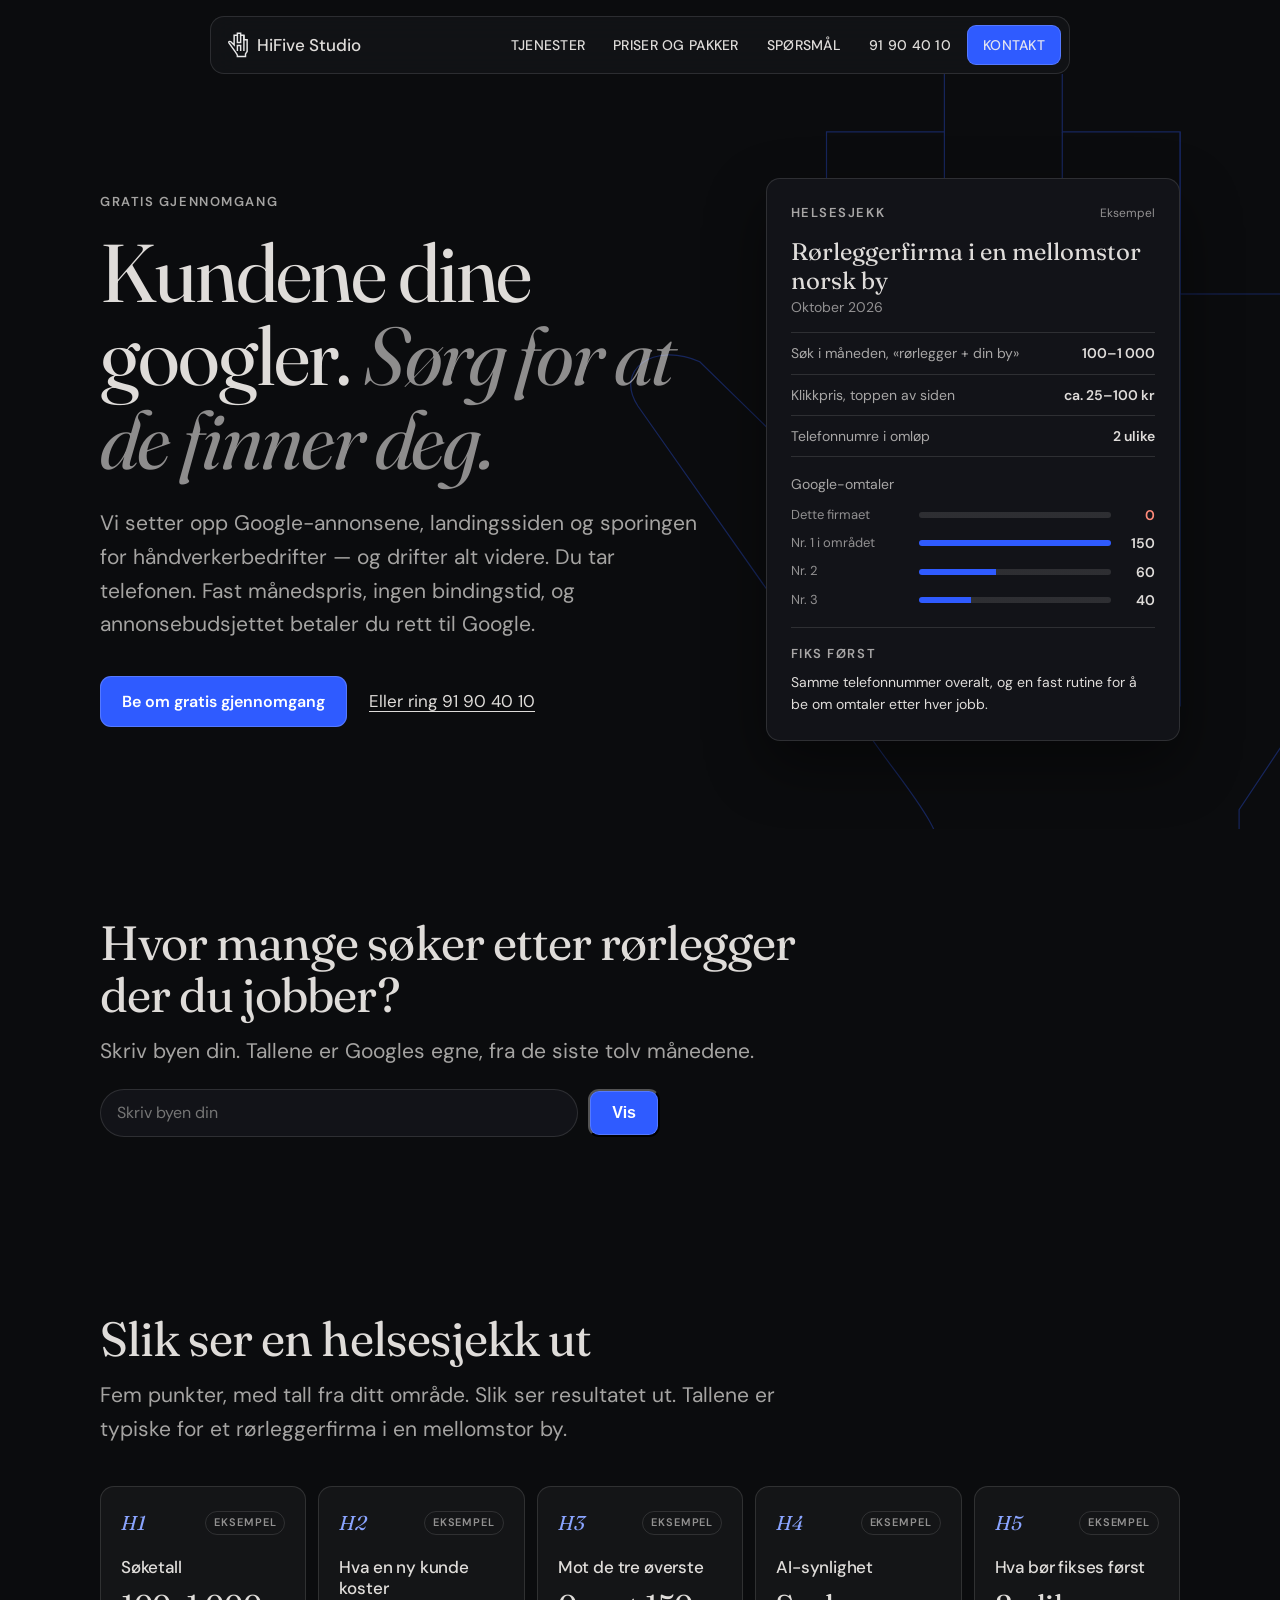
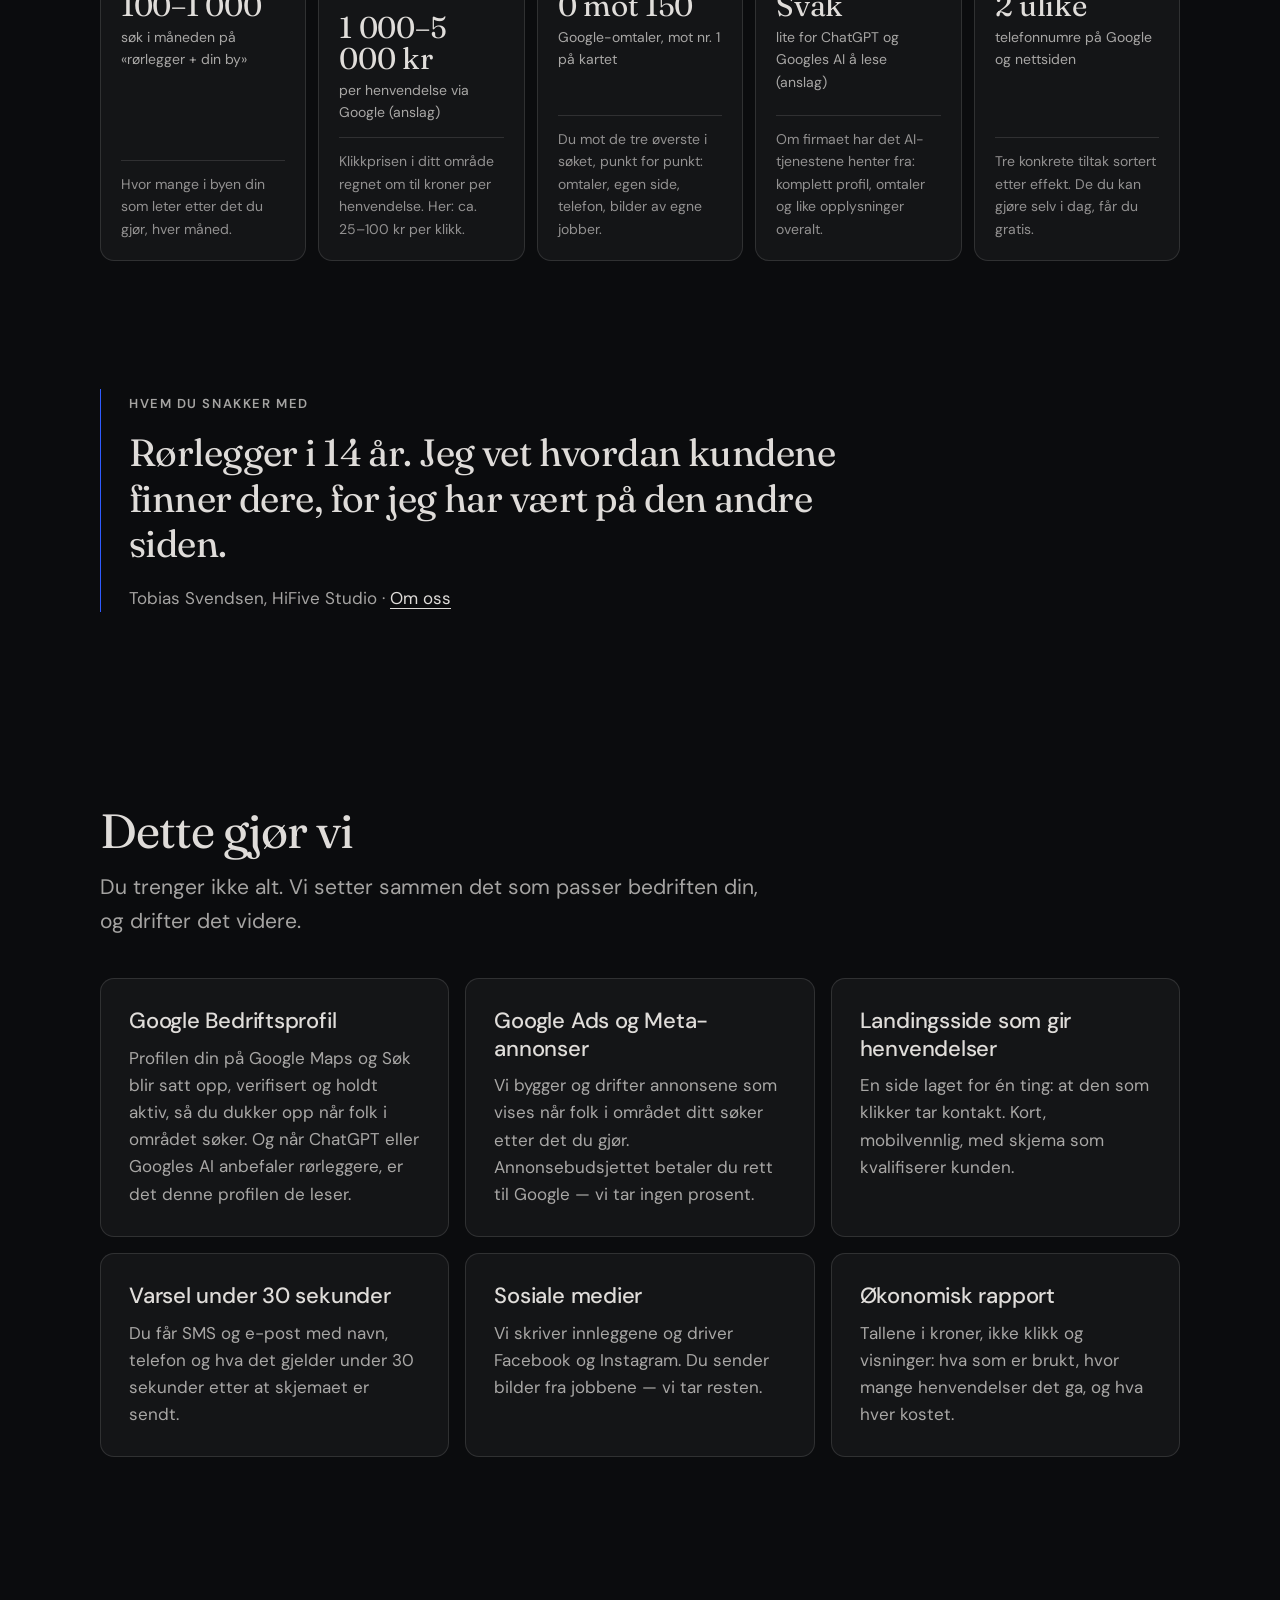
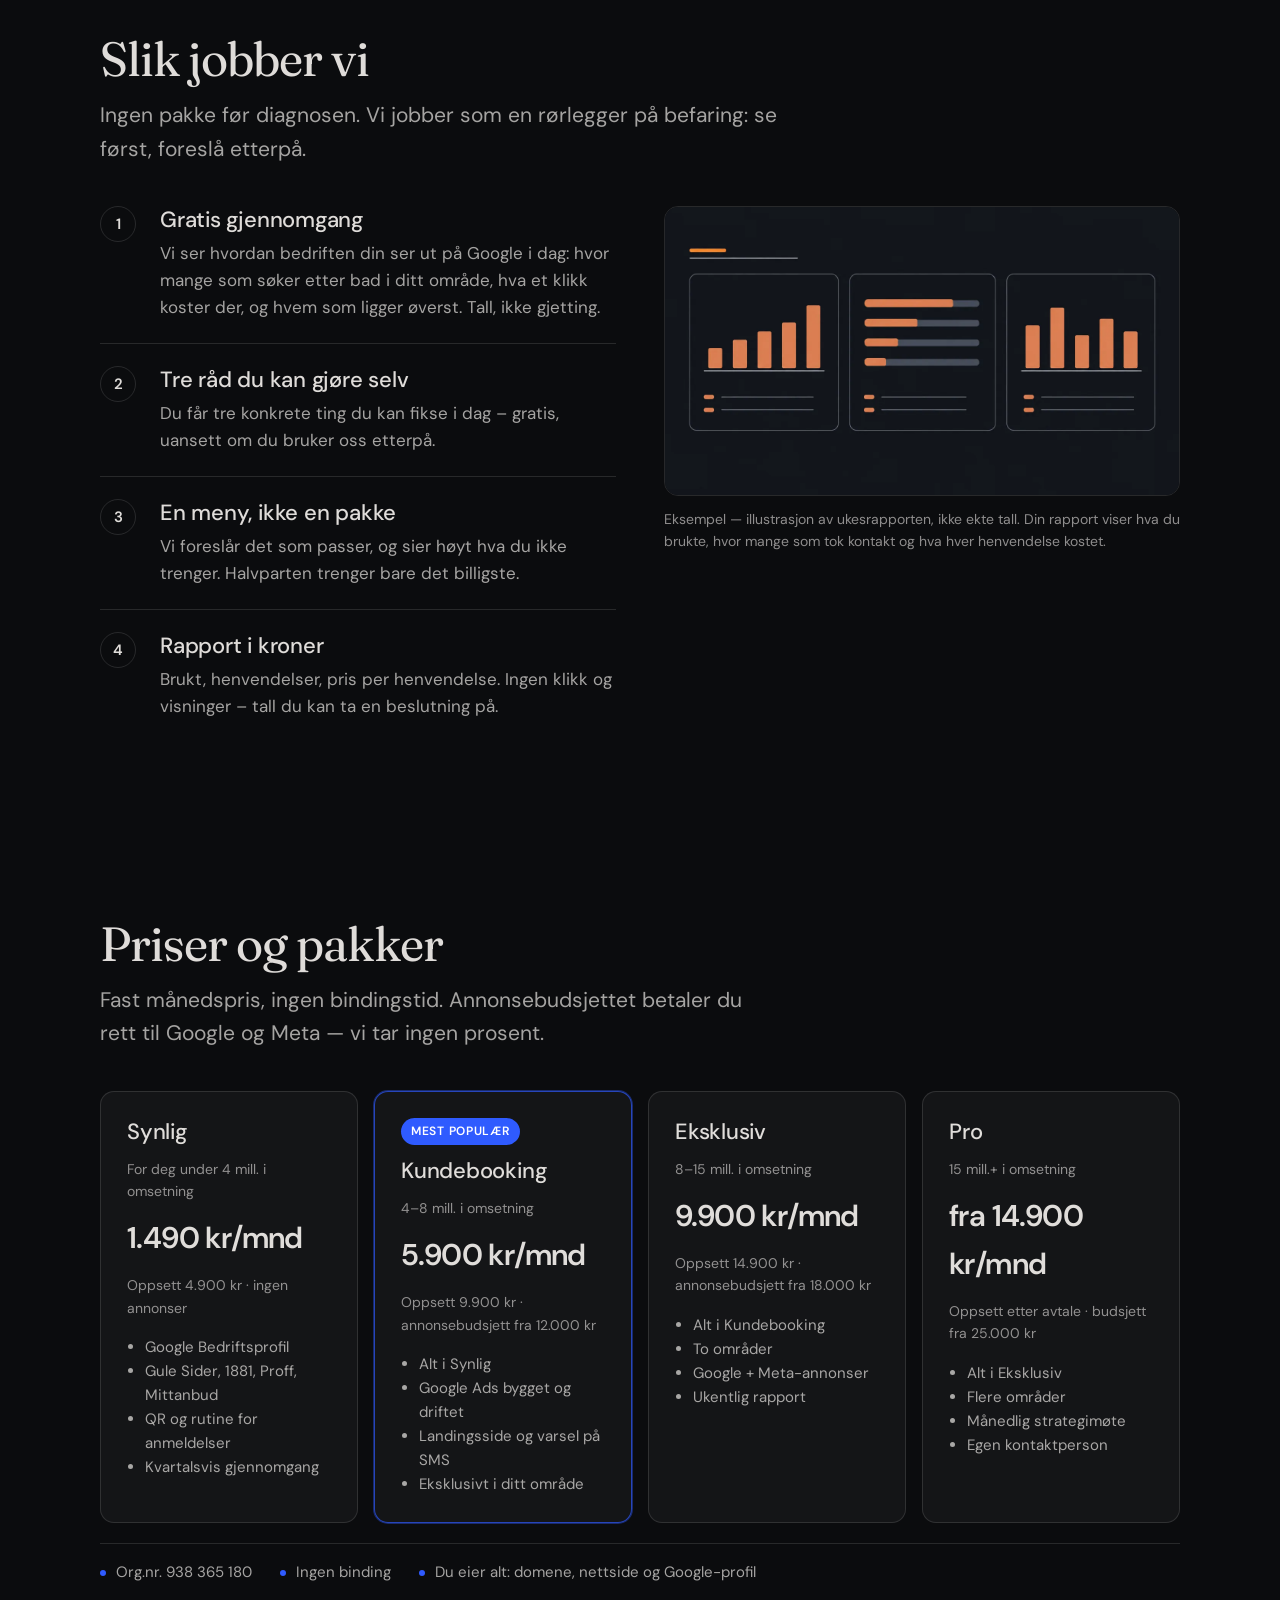
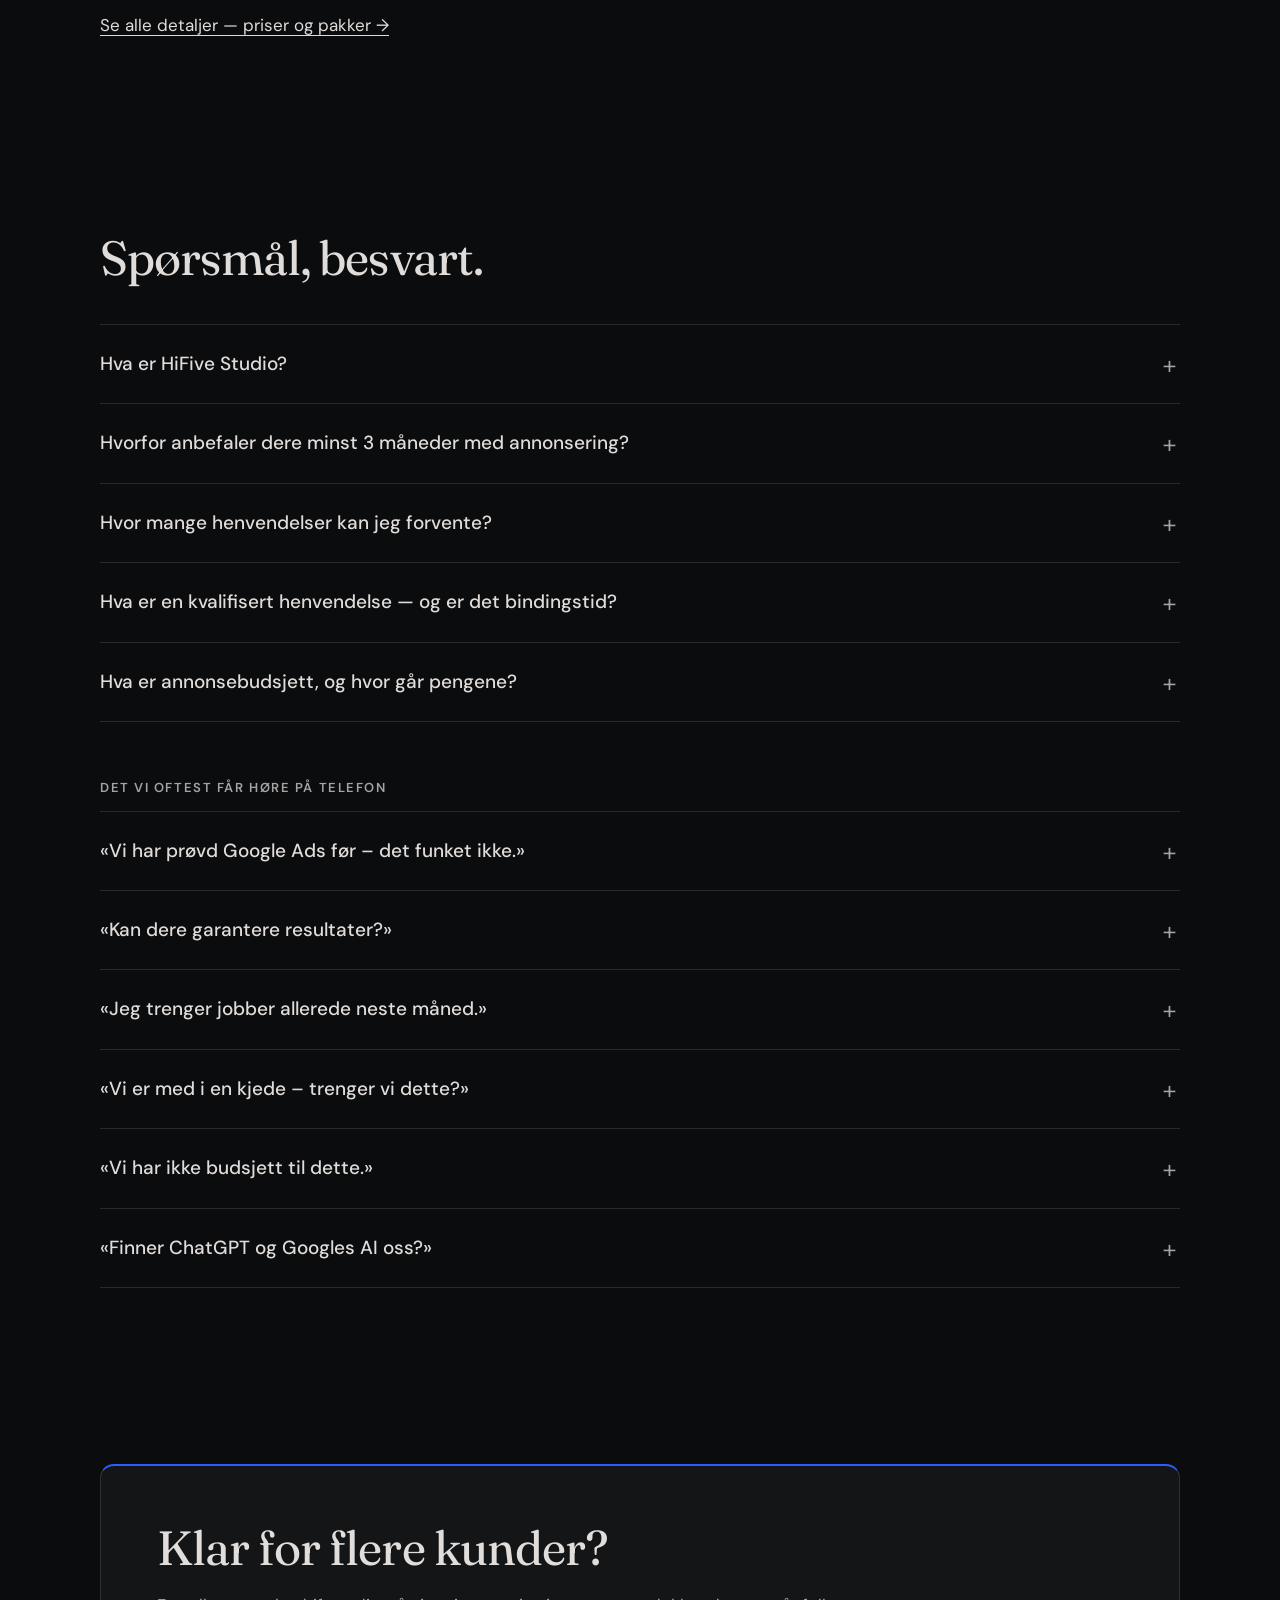
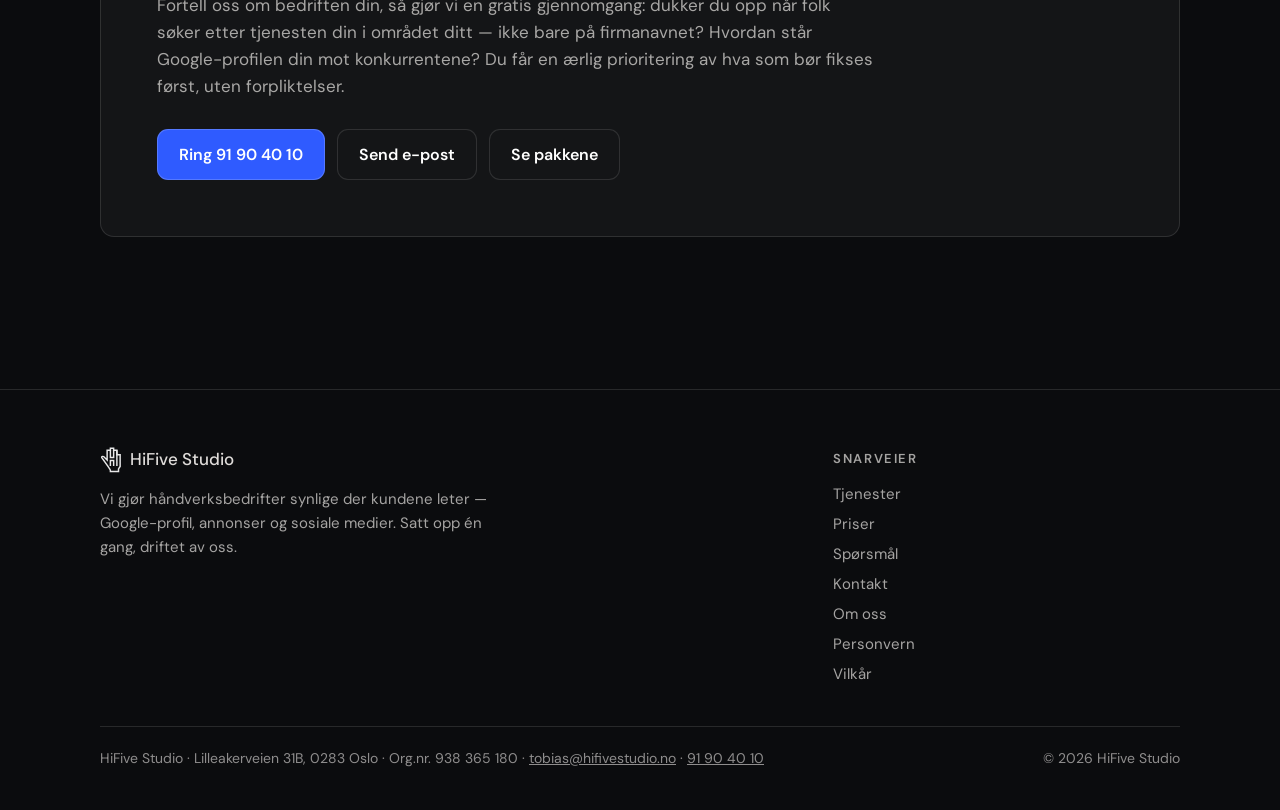
==== index.html @ 1bc99c87 "N2 by-søk under heroen + N3 e-postknapper med ferdig tekst til tobias@ og personvern (bedriftskontak" ====
<!doctype html>
<html lang="no">
<head>
<meta charset="utf-8">
<meta name="viewport" content="width=device-width,initial-scale=1">
<title>HiFive Studio – Google-synlighet for håndverkere</title>
<meta name="description" content="Vi setter opp Google-profil, annonser og landingsside for håndverkerbedrifter – og drifter det videre. Fast månedspris, ingen bindingstid.">
<link rel="canonical" href="https://hifivestudio.no/">
<meta property="og:title" content="HiFive Studio – Google-synlighet for håndverkere">
<meta property="og:description" content="Vi setter opp Google-profil, annonser og landingsside for håndverkerbedrifter – og drifter det videre. Fast månedspris, ingen bindingstid.">
<meta property="og:type" content="website">
<meta property="og:url" content="https://hifivestudio.no/">
<meta property="og:site_name" content="HiFive Studio">
<meta property="og:locale" content="nb_NO">
<meta name="twitter:card" content="summary">
<meta name="theme-color" content="#0b0c0e">
<link rel="icon" href="/img/favicon.svg" type="image/svg+xml">
<link rel="preconnect" href="https://fonts.googleapis.com"><link rel="preconnect" href="https://fonts.gstatic.com" crossorigin><link href="https://fonts.googleapis.com/css2?family=DM+Sans:opsz,wght@9..40,400;9..40,500;9..40,600&family=Fraunces:ital,opsz,wght@0,9..144,400;1,9..144,400&display=swap" rel="stylesheet">
<link rel="stylesheet" href="/style.css">
</head>
<body>
<nav class="nav" id="nav">
  <a class="logo" href="/"><img src="/img/logo-hand.svg" alt="" width="22" height="26">HiFive Studio</a>
  <button class="menu-btn" aria-expanded="false" aria-controls="links" onclick="var n=document.getElementById('nav');n.classList.toggle('open');this.setAttribute('aria-expanded',n.classList.contains('open'))">Meny</button>
  <ul class="nav-links" id="links">
    <li><a href="/tjenester">Tjenester</a></li>
    <li><a href="/priser-og-pakker">Priser og pakker</a></li>
    <li><a href="/#faq">Spørsmål</a></li>
    <li><a href="tel:+4791904010">91 90 40 10</a></li>
    <li><a class="btn small" href="/kontakt">Kontakt</a></li>
  </ul>
</nav>
<main>

<section class="hero"><svg class="hero-hand" aria-hidden="true" viewBox="100 90 265 320" fill="none" stroke="currentColor" stroke-width="1.2"><path d="M185,250 L185,130 L225,130 L225,105 L265,105 L265,130 L305,130 L305,185 L345,185 L345,330 L325,360 L325,392 L225,392 L225,380 C225,366 211.3,351.9 200,335.4 L121,223 C113,211 126,201 142,208 L185,250 Z"/><path d="M225,130 L225,220 L265,220 L265,130"/><path d="M305,130 L305,325"/><path d="M225,325 L225,255 L265,255 L265,325"/></svg><div class="wrap hero-grid">
  <div>
    <div class="eyebrow">Gratis gjennomgang</div>
    <h1 style="margin-top:18px">Kundene dine googler. <span class="soft">Sørg for at de finner deg.</span></h1>
    <p class="lead">Vi setter opp Google-annonsene, landingssiden og sporingen for håndverkerbedrifter — og drifter alt videre. Du tar telefonen. Fast månedspris, ingen bindingstid, og annonsebudsjettet betaler du rett til Google.</p>
    <div class="hero-actions">
      <a class="btn" href="/kontakt">Be om gratis gjennomgang</a>
      <a class="link" href="tel:+4791904010">Eller ring 91 90 40 10</a>
    </div>
  </div>
  <aside class="report" aria-label="Utsnitt fra en ekte helsesjekk">
  <div class="report-top"><span class="eyebrow">Helsesjekk</span><span class="report-tag">Eksempel</span></div>
  <div class="report-firm">Rørleggerfirma i en mellomstor norsk by</div>
  <div class="report-date">Oktober 2026</div>
  <dl>
    <div><dt>Søk i måneden, «rørlegger + din by»</dt><dd>100–1 000</dd></div>
    <div><dt>Klikkpris, toppen av siden</dt><dd>ca. 25–100 kr</dd></div>
    <div><dt>Telefonnumre i omløp</dt><dd>2 ulike</dd></div>
  </dl>
  <div class="bars">
    <div class="bars-label">Google-omtaler</div>
    <div class="bar low"><span>Dette firmaet</span><i style="--w:0%"></i><b>0</b></div>
    <div class="bar"><span>Nr. 1 i området</span><i style="--w:100%"></i><b>150</b></div>
    <div class="bar"><span>Nr. 2</span><i style="--w:40%"></i><b>60</b></div>
    <div class="bar"><span>Nr. 3</span><i style="--w:27%"></i><b>40</b></div>
  </div>
  <div class="report-fix"><span class="eyebrow">Fiks først</span><p>Samme telefonnummer overalt, og en fast rutine for å be om omtaler etter hver jobb.</p></div>
</aside>
</div></section>

<section id="bysok" class="bysok" hidden><div class="wrap">
  <div class="sec-head"><h2>Hvor mange søker etter rørlegger der du jobber?</h2><p class="lead">Skriv byen din. Tallene er Googles egne, fra de siste tolv månedene.</p></div>
  <div class="bysok-felt">
    <label class="sr" for="by">Skriv byen din</label>
    <input id="by" list="byer" placeholder="Skriv byen din" autocomplete="off" enterkeyhint="search">
    <datalist id="byer"></datalist>
    <button class="btn" id="vis" type="button">Vis</button>
  </div>
  <div id="bysvar" aria-live="polite"></div>
</div></section>
<script src="/js/bysok.js" defer></script>

<section id="helsesjekk"><div class="wrap">
  <div class="sec-head"><h2>Slik ser en helsesjekk ut</h2><p class="lead">Fem punkter, med tall fra ditt område. Slik ser resultatet ut. Tallene er typiske for et rørleggerfirma i en mellomstor by.</p></div>
  <ol class="health">
    <li class="hcard"><div class="hcard-top"><span class="hnum">H1</span><span class="ex">Eksempel</span></div><h3>Søketall</h3><div class="hval">100–1 000</div><div class="hunit">søk i måneden på «rørlegger + din by»</div><p>Hvor mange i byen din som leter etter det du gjør, hver måned.</p></li><li class="hcard"><div class="hcard-top"><span class="hnum">H2</span><span class="ex">Eksempel</span></div><h3>Hva en ny kunde koster</h3><div class="hval">1 000–5 000 kr</div><div class="hunit">per henvendelse via Google (anslag)</div><p>Klikkprisen i ditt område regnet om til kroner per henvendelse. Her: ca. 25–100 kr per klikk.</p></li><li class="hcard"><div class="hcard-top"><span class="hnum">H3</span><span class="ex">Eksempel</span></div><h3>Mot de tre øverste</h3><div class="hval">0 mot 150</div><div class="hunit">Google-omtaler, mot nr. 1 på kartet</div><p>Du mot de tre øverste i søket, punkt for punkt: omtaler, egen side, telefon, bilder av egne jobber.</p></li><li class="hcard"><div class="hcard-top"><span class="hnum">H4</span><span class="ex">Eksempel</span></div><h3>AI-synlighet</h3><div class="hval">Svak</div><div class="hunit">lite for ChatGPT og Googles AI å lese (anslag)</div><p>Om firmaet har det AI-tjenestene henter fra: komplett profil, omtaler og like opplysninger overalt.</p></li><li class="hcard"><div class="hcard-top"><span class="hnum">H5</span><span class="ex">Eksempel</span></div><h3>Hva bør fikses først</h3><div class="hval">2 ulike</div><div class="hunit">telefonnumre på Google og nettsiden</div><p>Tre konkrete tiltak sortert etter effekt. De du kan gjøre selv i dag, får du gratis.</p></li>
  </ol>
</div></section>

<section class="me"><div class="wrap"><div class="me-text">
    <span class="eyebrow">Hvem du snakker med</span>
    <p class="me-quote">Rørlegger i 14 år. Jeg vet hvordan kundene finner dere, for jeg har vært på den andre siden.</p>
    <p class="muted">Tobias Svendsen, HiFive Studio · <a class="link" href="/om-oss">Om oss</a></p>
  </div></div></section>

<section id="tjenester"><div class="wrap">
  <div class="sec-head"><h2>Dette gjør vi</h2><p class="lead">Du trenger ikke alt. Vi setter sammen det som passer bedriften din, og drifter det videre.</p></div>
  <div class="grid g3">
    <div class="card"><h3>Google Bedriftsprofil</h3><p>Profilen din på Google Maps og Søk blir satt opp, verifisert og holdt aktiv, så du dukker opp når folk i området søker. Og når ChatGPT eller Googles AI anbefaler rørleggere, er det denne profilen de leser.</p></div><div class="card"><h3>Google Ads og Meta-annonser</h3><p>Vi bygger og drifter annonsene som vises når folk i området ditt søker etter det du gjør. Annonsebudsjettet betaler du rett til Google — vi tar ingen prosent.</p></div><div class="card"><h3>Landingsside som gir henvendelser</h3><p>En side laget for én ting: at den som klikker tar kontakt. Kort, mobilvennlig, med skjema som kvalifiserer kunden.</p></div><div class="card"><h3>Varsel under 30 sekunder</h3><p>Du får SMS og e-post med navn, telefon og hva det gjelder under 30 sekunder etter at skjemaet er sendt.</p></div><div class="card"><h3>Sosiale medier</h3><p>Vi skriver innleggene og driver Facebook og Instagram. Du sender bilder fra jobbene — vi tar resten.</p></div><div class="card"><h3>Økonomisk rapport</h3><p>Tallene i kroner, ikke klikk og visninger: hva som er brukt, hvor mange henvendelser det ga, og hva hver kostet.</p></div>
  </div>
</div></section>

<section><div class="wrap">
  <div class="sec-head"><h2>Slik jobber vi</h2><p class="lead">Ingen pakke før diagnosen. Vi jobber som en rørlegger på befaring: se først, foreslå etterpå.</p></div>
  <div class="steps">
    <div>
      <div class="step"><div class="num">1</div><div><h3>Gratis gjennomgang</h3><p>Vi ser hvordan bedriften din ser ut på Google i dag: hvor mange som søker etter bad i ditt område, hva et klikk koster der, og hvem som ligger øverst. Tall, ikke gjetting.</p></div></div><div class="step"><div class="num">2</div><div><h3>Tre råd du kan gjøre selv</h3><p>Du får tre konkrete ting du kan fikse i dag – gratis, uansett om du bruker oss etterpå.</p></div></div><div class="step"><div class="num">3</div><div><h3>En meny, ikke en pakke</h3><p>Vi foreslår det som passer, og sier høyt hva du ikke trenger. Halvparten trenger bare det billigste.</p></div></div><div class="step"><div class="num">4</div><div><h3>Rapport i kroner</h3><p>Brukt, henvendelser, pris per henvendelse. Ingen klikk og visninger – tall du kan ta en beslutning på.</p></div></div>
    </div>
    <figure>
      <img src="/img/rapport.webp" alt="Eksempel på ukesrapport fra HiFive Studio" width="1344" height="752" loading="lazy">
      <figcaption>Eksempel — illustrasjon av ukesrapporten, ikke ekte tall. Din rapport viser hva du brukte, hvor mange som tok kontakt og hva hver henvendelse kostet.</figcaption>
    </figure>
  </div>
</div></section>

<section><div class="wrap">
  <div class="sec-head"><h2>Priser og pakker</h2><p class="lead">Fast månedspris, ingen bindingstid. Annonsebudsjettet betaler du rett til Google og Meta — vi tar ingen prosent.</p></div>
  <div class="prices">
    <div class="price"><h3>Synlig</h3><div class="meta">For deg under 4 mill. i omsetning</div><div class="amt">1.490 kr/mnd</div><div class="meta">Oppsett 4.900 kr · ingen annonser</div>
      <ul><li>Google Bedriftsprofil</li><li>Gule Sider, 1881, Proff, Mittanbud</li><li>QR og rutine for anmeldelser</li><li>Kvartalsvis gjennomgang</li></ul></div>
    <div class="price pop"><span class="tag">Mest populær</span><h3>Kundebooking</h3><div class="meta">4–8 mill. i omsetning</div><div class="amt">5.900 kr/mnd</div><div class="meta">Oppsett 9.900 kr · annonsebudsjett fra 12.000 kr</div>
      <ul><li>Alt i Synlig</li><li>Google Ads bygget og driftet</li><li>Landingsside og varsel på SMS</li><li>Eksklusivt i ditt område</li></ul></div>
    <div class="price"><h3>Eksklusiv</h3><div class="meta">8–15 mill. i omsetning</div><div class="amt">9.900 kr/mnd</div><div class="meta">Oppsett 14.900 kr · annonsebudsjett fra 18.000 kr</div>
      <ul><li>Alt i Kundebooking</li><li>To områder</li><li>Google + Meta-annonser</li><li>Ukentlig rapport</li></ul></div>
    <div class="price"><h3>Pro</h3><div class="meta">15 mill.+ i omsetning</div><div class="amt">fra 14.900 kr/mnd</div><div class="meta">Oppsett etter avtale · budsjett fra 25.000 kr</div>
      <ul><li>Alt i Eksklusiv</li><li>Flere områder</li><li>Månedlig strategimøte</li><li>Egen kontaktperson</li></ul></div>
  </div>
  <ul class="trust"><li>Org.nr. 938 365 180</li><li>Ingen binding</li><li>Du eier alt: domene, nettside og Google-profil</li></ul>
  <p style="margin-top:28px"><a class="link" href="/priser-og-pakker">Se alle detaljer — priser og pakker →</a></p>
</div></section>

<section id="faq"><div class="wrap">
  <div class="sec-head"><h2>Spørsmål, besvart.</h2></div>
  <div class="faq"><details><summary>Hva er HiFive Studio?</summary><p>Vi sørger for at folk som skal pusse opp havner hos deg — og bare deg. Vi kjører annonsene, lager siden de lander på, og sender henvendelsen rett på mobilen din sekunder etter at den kommer inn. Tobias som driver HiFive er rørlegger med 14 år i faget, så vi kjenner bransjen fra innsiden.</p></details>
<details><summary>Hvorfor anbefaler dere minst 3 måneder med annonsering?</summary><p>Fordi Google og Meta må lære hvem som er riktig kunde for deg. Måned 1 samler systemet data og finner ut hvilke søk og hvilke folk som faktisk fører til jobber — da er henvendelsene færre og dyrere. Måned 2 begynner vi å kutte det som ikke virker og legge pengene der de gir resultat. Måned 3 er kampanjen innkjørt, og det er da du ser hva den faktisk kan levere. Stopper du etter fire uker, betaler du for læringen uten å få gevinsten. Derfor anbefaler vi 90 dager — men vi har ingen bindingstid, og du kan si opp når du vil.</p></details>
<details><summary>Hvor mange henvendelser kan jeg forvente?</summary><p>Regnestykket er enkelt: et klikk på relevante søkeord koster typisk 20–40 kr i Norge, og omtrent 2–3 av 100 som klikker tar faktisk kontakt. Med 12.000 kr i annonsebudsjett får du rundt 350–450 klikk, som gir 8–12 kvalifiserte henvendelser i måneden. Første måned ligger normalt lavere mens kampanjen lærer hvem som er riktig kunde for deg. Det er et regnestykke, ikke et løfte — det eneste vi garanterer står her: gir kampanjen færre enn 6 kvalifiserte henvendelser i perioden dag 31 til dag 90, refunderer vi oppsettet på Kundebooking og Eksklusiv. De første 30 dagene er datainnsamling og teller ikke med. Forutsetter annonsebudsjett fra 12.000 kr/mnd (Kundebooking) eller 18.000 kr/mnd (Eksklusiv) i hele perioden.</p></details>
<details><summary>Hva er en kvalifisert henvendelse — og er det bindingstid?</summary><p>En kvalifisert henvendelse er en person med ekte navn og telefonnummer som svarer, innenfor ditt område, som eier boligen eller bestemmer, og som vil ha jobben gjort innen seks måneder. Feil nummer, selgere og folk utenfor området teller ikke. Du betaler fast pris — ingen tillegg per henvendelse, uansett hvor mange du får. Og nei, det er ingen bindingstid og ingen oppsigelsestid: du kan si opp fra måned til måned. Vi jobber med én bedrift per område, så du konkurrerer aldri mot en annen av våre kunder om de samme henvendelsene.</p></details>
<details><summary>Hva er annonsebudsjett, og hvor går pengene?</summary><p>Annonsebudsjettet er pengene som kjøper selve visningene på Google og Facebook. Når noen søker etter «bad renovering» i ditt område, er det en auksjon om hvem som vises øverst — og annonsebudsjettet er det du byr med. Du betaler kun når noen faktisk klikker seg inn til deg. 100 % av annonsebudsjettet går til Google og Meta, ikke til oss. Kontoen står i ditt navn med ditt kort, du betaler dem direkte, og du ser hver eneste krone i ditt eget dashbord. De fleste norske byråer tar 10–20 % av annonsebudsjettet i tillegg til månedsprisen. Det gjør ikke vi — du betaler kun fastprisen. Den dekker at vi bygger kampanjen, skriver annonsene, lager landingssiden, setter opp varslingen og justerer alt løpende. To separate regninger, ingen skjulte påslag.</p></details></div>
  <div class="eyebrow faq-sub">Det vi oftest får høre på telefon</div>
  <div class="faq"><details><summary>«Vi har prøvd Google Ads før – det funket ikke.»</summary><p>Da er spørsmålet: hva ble målt? De fleste får satt opp en kampanje uten sporing, og så vet ingen om det var annonsene som sviktet eller om ingen så etter. Vi sporer hvert anrop og hvert skjema fra annonsene, og du ser tallene hver uke – i kroner, ikke klikk.</p></details>
<details><summary>«Kan dere garantere resultater?»</summary><p>Nei. Ingen kan det, og de som sier det lyver. Det vi garanterer er oppsettet, målingen – og på Kundebooking og Eksklusiv et minimum av kvalifiserte henvendelser i perioden dag 31–90. Får du færre enn 6, refunderer vi oppsettet.</p></details>
<details><summary>«Jeg trenger jobber allerede neste måned.»</summary><p>Da er Google Ads på bad feil produkt for deg, og det sier vi heller nå enn etterpå. Henvendelsene kommer fra måned én, men et bad er en beslutning folk bruker to til seks måneder på – signerte jobber ser du i måned tre til seks. Trenger du omsetning raskt, starter vi med Synlig (Google-profilen) eller ingenting.</p></details>
<details><summary>«Vi er med i en kjede – trenger vi dette?»</summary><p>Kanskje ikke. Spør kjeden hva de gjør lokalt: kjører de annonser på «baderom» i byen din med ditt telefonnummer, eller stopper det ved en profilside? Gjør kjeden jobben, trenger du oss ikke – og det sier vi. Gjør de det ikke, konkurrerer du mot naboen om de samme kundene.</p></details>
<details><summary>«Vi har ikke budsjett til dette.»</summary><p>Da er det enda viktigere å bruke det lille på riktig sted. Det billigste som virker er nesten gratis: Google-profilen din, riktig satt opp – det er Synlig til 1 490 kr i måneden, uten annonser. Annonser kan vente til det er penger til det. Halvparten av dem vi snakker med trenger bare det billigste, og det sier vi rett ut.</p></details>
<details><summary>«Finner ChatGPT og Googles AI oss?»</summary><p>Det finnes ikke noe AI-triks, og vi lover ingen plassering. ChatGPT og Googles AI-modus anbefaler rørleggere ut fra det de kan lese: en komplett Google-profil med riktig kategori og område, mange og ferske anmeldelser, en nettside som svarer på spørsmål, og samme navn, adresse og telefon overalt. Det er nøyaktig det Synlig setter opp – og vi måler hvor mange som finner deg den veien.</p></details></div>
</div></section>
<section><div class="wrap"><div class="cta">
  <h2>Klar for flere kunder?</h2>
  <p>Fortell oss om bedriften din, så gjør vi en gratis gjennomgang: dukker du opp når folk søker etter tjenesten din i området ditt — ikke bare på firmanavnet? Hvordan står Google-profilen din mot konkurrentene? Du får en ærlig prioritering av hva som bør fikses først, uten forpliktelser.</p>
  <div class="cta-actions"><a class="btn" href="tel:+4791904010">Ring 91 90 40 10</a><a class="btn ghost" href="mailto:tobias@hifivestudio.no?subject=Gratis%20gjennomgang&amp;body=Hei%20Tobias%21%0A%0AJeg%20er%20interessert%20i%20%C3%A5%20h%C3%B8re%20mer%20om%20en%20gratis%20gjennomgang.%0A%0AFirma%3A%0ABy/omr%C3%A5de%3A%0ATelefon%3A%0A%0AMvh">Send e-post</a><a class="btn ghost" href="/priser-og-pakker">Se pakkene</a></div>
</div></div></section>

</main>
<footer>
  <div class="wrap">
    <div class="foot">
      <div>
        <a class="logo" href="/"><img src="/img/logo-hand.svg" alt="" width="22" height="26">HiFive Studio</a>
        <p style="margin-top:14px">Vi gjør håndverksbedrifter synlige der kundene leter — Google-profil, annonser og sosiale medier. Satt opp én gang, driftet av oss.</p>
      </div>
      <div>
        <span class="eyebrow">Snarveier</span>
        <ul>
          <li><a href="/tjenester">Tjenester</a></li>
          <li><a href="/priser-og-pakker">Priser</a></li>
          <li><a href="/#faq">Spørsmål</a></li>
          <li><a href="/kontakt">Kontakt</a></li>
          <li><a href="/om-oss">Om oss</a></li>
          <li><a href="/personvern">Personvern</a></li>
          <li><a href="/vilkar">Vilkår</a></li>
        </ul>
      </div>
    </div>
    <div class="legal">
      <span>HiFive Studio · Lilleakerveien 31B, 0283 Oslo · Org.nr. 938 365 180 · <a href="mailto:tobias@hifivestudio.no?subject=Gratis%20gjennomgang&amp;body=Hei%20Tobias%21%0A%0AJeg%20er%20interessert%20i%20%C3%A5%20h%C3%B8re%20mer%20om%20en%20gratis%20gjennomgang.%0A%0AFirma%3A%0ABy/omr%C3%A5de%3A%0ATelefon%3A%0A%0AMvh">tobias@hifivestudio.no</a> · <a href="tel:+4791904010">91 90 40 10</a></span>
      <span>© 2026 HiFive Studio</span>
    </div>
  </div>
</footer>
</body>
</html>
---- style.css ----
:root{
  --bg:#0b0c0e;
  --ink:rgba(246,243,240,.9);
  --ink-soft:rgba(246,243,240,.66);
  --ink-mute:rgba(246,243,240,.56);
  --line:rgba(246,243,240,.12);
  --glass:rgba(246,243,240,.04);
  --blue:#2f5bff;
  --blue-hi:#4b73ff;
  --blue-ink:#8aa4ff;
  --radius:14px;
  --max:1120px;
  --serif:"Fraunces",Georgia,"Times New Roman",serif;
}
*{box-sizing:border-box}
html{scroll-behavior:smooth}
body{
  margin:0;background:var(--bg);color:var(--ink);
  font-family:"DM Sans",system-ui,-apple-system,"Segoe UI",sans-serif;
  font-size:17px;line-height:1.6;-webkit-font-smoothing:antialiased;
}
a{color:inherit}
img{max-width:100%;height:auto;display:block}
.wrap{max-width:var(--max);margin:0 auto;padding:0 20px}

/* Nav */
.nav{position:sticky;top:16px;z-index:10;margin:16px auto 0;max-width:min(860px,calc(100vw - 32px));
  display:flex;align-items:center;justify-content:space-between;gap:12px;
  padding:8px 8px 8px 16px;border:1px solid var(--line);border-radius:14px;
  background:rgba(20,21,26,.72);backdrop-filter:blur(14px);-webkit-backdrop-filter:blur(14px)}
.logo{display:flex;align-items:center;gap:8px;text-decoration:none;font-weight:500;font-size:17px;white-space:nowrap}
.logo img{width:22px;height:26px;filter:invert(1) opacity(.9)}
.nav-links{display:flex;align-items:center;gap:4px;list-style:none;margin:0;padding:0}
.nav-links a{display:block;padding:8px 12px;border-radius:9px;text-decoration:none;font-size:14px;font-weight:500;
  text-transform:uppercase;letter-spacing:.02em;color:var(--ink)}
.nav-links a:hover{background:var(--glass)}
.menu-btn{display:none;background:none;border:1px solid var(--line);color:var(--ink);border-radius:9px;padding:8px 12px;font:inherit;font-size:14px}

/* Buttons */
.btn{display:inline-flex;align-items:center;justify-content:center;gap:8px;padding:13px 22px;border-radius:11px;
  background:var(--blue);color:#fff;text-decoration:none;font-weight:600;font-size:16px;
  box-shadow:0 0 0 1px rgba(255,255,255,.18) inset;transition:background .15s}
.btn:hover{background:var(--blue-hi)}
.btn.small{padding:9px 16px;font-size:14px;text-transform:uppercase;letter-spacing:.02em}
.btn.ghost{background:transparent;box-shadow:0 0 0 1px var(--line) inset}
.btn.ghost:hover{background:var(--glass)}
.link{color:var(--ink);text-underline-offset:4px}

/* Type */
h1,h2,h3{font-weight:500;color:var(--ink);margin:0}
h1,h2{font-family:var(--serif);font-weight:400}
h1{font-size:clamp(42px,6.4vw,82px);line-height:1.02;letter-spacing:-.025em}
h1 .soft{color:var(--ink-mute);font-style:italic}
h2{font-size:clamp(32px,4.2vw,48px);line-height:1.08;letter-spacing:-.02em}
h3{font-size:22px;line-height:1.25;letter-spacing:-.01em}
.eyebrow{font-size:13px;font-weight:600;letter-spacing:.12em;text-transform:uppercase;color:var(--ink-soft)}
.lead{font-size:clamp(18px,2vw,21px);color:var(--ink-soft);max-width:680px}
p{margin:0 0 1em}
.muted{color:var(--ink-soft)}

/* Sections */
section{padding:88px 0}
.hero{position:relative;overflow:hidden;padding:104px 0 88px}
.hero .lead{margin:26px 0 34px}
.hero-actions{display:flex;flex-wrap:wrap;align-items:center;gap:22px}
.hero-grid{position:relative;display:grid;grid-template-columns:1.25fr .85fr;gap:56px;align-items:center}
.hero-hand{position:absolute;right:-6%;top:-8%;height:125%;width:auto;color:var(--blue);opacity:.32;pointer-events:none}
.hero-hand path{vector-effect:non-scaling-stroke}
.sec-head{margin-bottom:40px;max-width:720px}
.sec-head p{margin-top:14px}

/* Rapportkort i heroen */
.report{border:1px solid var(--line);border-radius:var(--radius);background:#121318;padding:24px;font-size:14px;
  font-variant-numeric:tabular-nums;box-shadow:0 24px 60px rgba(0,0,0,.45)}
.report-top{display:flex;justify-content:space-between;align-items:center;gap:12px}
.report-tag{font-size:12px;color:var(--ink-mute)}
.report-firm{font-family:var(--serif);font-size:24px;line-height:1.2;margin-top:14px}
.report-date{color:var(--ink-mute);margin-bottom:14px}
.report dl{margin:0;border-top:1px solid var(--line)}
.report dl div{display:flex;justify-content:space-between;gap:16px;padding:9px 0;border-bottom:1px solid var(--line)}
.report dt{color:var(--ink-soft)}
.report dd{margin:0;font-weight:600;white-space:nowrap}
.bars{margin-top:16px;display:grid;gap:6px}
.bars-label{color:var(--ink-soft);margin-bottom:2px}
.bar{display:grid;grid-template-columns:118px 1fr 34px;align-items:center;gap:10px}
.bar span{color:var(--ink-mute);font-size:13px}
.bar i{display:block;height:6px;border-radius:3px;background:linear-gradient(90deg,var(--blue) var(--w),var(--line) var(--w))}
.bar b{text-align:right;font-weight:600}
.bar.low b{color:#ff8a7a}
.report-fix{margin-top:16px;padding-top:14px;border-top:1px solid var(--line)}
.report-fix p{margin:6px 0 0;color:var(--ink)}

/* Helsesjekk */
.health{list-style:none;margin:0;padding:0;display:grid;grid-template-columns:repeat(5,1fr);gap:12px}
.hcard{border:1px solid var(--line);border-radius:var(--radius);background:var(--glass);padding:20px;display:flex;flex-direction:column}
.hcard-top{display:flex;justify-content:space-between;align-items:center;margin-bottom:18px}
.hnum{font-family:var(--serif);font-style:italic;font-size:20px;color:var(--blue-ink)}
.ex{font-size:11px;font-weight:600;letter-spacing:.08em;text-transform:uppercase;color:var(--ink-mute);border:1px solid var(--line);border-radius:99px;padding:2px 8px}
.hcard h3{font-size:17px;margin-bottom:12px}
.hval{font-family:var(--serif);font-size:30px;line-height:1.05;letter-spacing:-.01em;font-variant-numeric:tabular-nums}
.hunit{font-size:14px;color:var(--ink-soft);margin:4px 0 14px}
.hcard p{font-size:14px;color:var(--ink-mute);margin:auto 0 0;padding-top:12px;border-top:1px solid var(--line)}

/* Tobias */
.me{padding-top:40px}
.me-grid{display:grid;grid-template-columns:.8fr 1.2fr;gap:56px;align-items:center}
.me-photo img{width:100%;aspect-ratio:4/5;object-fit:cover;border-radius:var(--radius);border:1px solid var(--line)}
.me-text{max-width:760px;border-left:1px solid var(--blue);padding-left:28px}
.me-quote{font-family:var(--serif);font-size:clamp(26px,3.2vw,38px);line-height:1.2;letter-spacing:-.015em;color:var(--ink);margin:14px 0 18px}

/* Tillit under prisene */
.trust{list-style:none;margin:20px 0 0;padding:16px 0 0;border-top:1px solid var(--line);display:flex;flex-wrap:wrap;gap:8px 28px;font-size:15px;color:var(--ink-soft)}
.trust li::before{content:"";display:inline-block;width:6px;height:6px;border-radius:50%;background:var(--blue);margin-right:10px;vertical-align:middle}

.grid{display:grid;gap:16px}
.g3{grid-template-columns:repeat(3,1fr)}
.g2{grid-template-columns:repeat(2,1fr)}
.card{border:1px solid var(--line);border-radius:var(--radius);background:var(--glass);padding:28px}
.card h3{margin-bottom:10px}
.card p{color:var(--ink-soft);margin:0}

.steps{display:grid;grid-template-columns:1fr 1fr;gap:48px;align-items:start}
.step{display:grid;grid-template-columns:44px 1fr;gap:16px;padding:22px 0;border-top:1px solid var(--line)}
.step:first-child{border-top:0;padding-top:0}
.num{width:36px;height:36px;border-radius:50%;border:1px solid var(--line);display:grid;place-items:center;font-weight:600;font-size:15px}
.step h3{margin-bottom:6px}
.step p{color:var(--ink-soft);margin:0}
figure{margin:0}
figure img{border-radius:var(--radius);border:1px solid var(--line)}
figcaption{font-size:14px;color:var(--ink-mute);margin-top:12px}

/* Pricing */
.prices{display:grid;grid-template-columns:repeat(4,1fr);gap:16px}
.price{border:1px solid var(--line);border-radius:var(--radius);background:var(--glass);padding:26px;display:flex;flex-direction:column;gap:12px}
.price.pop{border-color:rgba(47,91,255,.7);box-shadow:0 0 0 1px rgba(47,91,255,.4)}
.tag{align-self:flex-start;font-size:12px;font-weight:600;letter-spacing:.06em;text-transform:uppercase;background:var(--blue);color:#fff;padding:4px 10px;border-radius:99px}
.price .amt{font-size:30px;font-weight:600;letter-spacing:-.02em}
.price .meta{font-size:14px;color:var(--ink-mute)}
.price ul{margin:4px 0 0;padding-left:18px;color:var(--ink-soft);font-size:15px}

/* Package detail (priser page) */
.pkg{border:1px solid var(--line);border-radius:var(--radius);background:var(--glass);padding:34px;margin-bottom:20px}
.pkg-head{display:flex;flex-wrap:wrap;justify-content:space-between;gap:12px 24px;align-items:baseline;margin-bottom:14px}
.pkg-head h2{font-size:clamp(28px,3.4vw,38px)}
.pkg .amt{font-size:24px;font-weight:600}
.pkg .desc{font-size:19px;color:var(--ink);margin-bottom:18px}
.pkg p{color:var(--ink-soft)}
.pkg p strong{color:var(--ink);font-weight:600}
.pkg p:last-child{margin-bottom:0}

/* FAQ */
.faq details{border-top:1px solid var(--line);padding:4px 0}
.faq details:last-child{border-bottom:1px solid var(--line)}
.faq summary{cursor:pointer;list-style:none;padding:20px 40px 20px 0;font-size:19px;font-weight:500;position:relative}
.faq summary::-webkit-details-marker{display:none}
.faq summary::after{content:"+";position:absolute;right:4px;top:16px;font-size:26px;font-weight:300;color:var(--ink-soft)}
.faq details[open] summary::after{content:"–"}
.faq details p{color:var(--ink-soft);padding-bottom:16px;max-width:820px}
.faq-sub{margin:56px 0 12px}

/* CTA */
.cta{border:1px solid var(--line);border-top:2px solid var(--blue);border-radius:var(--radius);padding:56px;background:var(--glass)}
.cta p{color:var(--ink-soft);max-width:720px;margin:18px 0 28px}
.cta-actions{display:flex;flex-wrap:wrap;gap:12px}

/* Inner pages */
.page-head{padding:96px 0 40px}
.page-head .lead{margin-top:20px}
.prose{max-width:760px}
.prose h2{font-size:26px;letter-spacing:-.01em;margin:40px 0 12px}
.prose p,.prose li{color:var(--ink-soft)}
.prose ul{padding-left:20px}
.contact-grid{display:grid;grid-template-columns:repeat(2,1fr);gap:16px;max-width:760px}
.contact-grid a{font-size:24px;font-weight:500;text-decoration:none}
.contact-grid a:hover{text-decoration:underline;text-underline-offset:5px}
.contact-grid .eyebrow{display:block;margin-bottom:8px}

/* Footer */
footer{border-top:1px solid var(--line);margin-top:64px;padding:56px 0 40px;font-size:15px}
.foot{display:grid;grid-template-columns:2fr 1fr;gap:40px}
.foot p{color:var(--ink-soft);max-width:420px}
.foot ul{list-style:none;margin:12px 0 0;padding:0;display:grid;gap:6px}
.foot ul a{text-decoration:none;color:var(--ink-soft)}
.foot ul a:hover{color:var(--ink)}
.legal{margin-top:40px;padding-top:20px;border-top:1px solid var(--line);color:var(--ink-mute);font-size:14px;display:flex;flex-wrap:wrap;gap:8px 24px;justify-content:space-between}
.legal a{color:var(--ink-mute)}

@media (max-width:980px){
  .prices{grid-template-columns:repeat(2,1fr)}
  .g3{grid-template-columns:repeat(2,1fr)}
  .steps{grid-template-columns:1fr}
  .hero-grid,.me-grid{grid-template-columns:1fr;gap:40px}
  .report{max-width:480px}
  .health{grid-template-columns:repeat(2,1fr)}
  .me-photo{max-width:420px}
}
@media (max-width:760px){
  body{font-size:16px}
  .menu-btn{display:block}
  .nav{flex-wrap:wrap}
  .nav-links{display:none;width:100%;flex-direction:column;align-items:stretch;padding:8px 0 4px}
  .nav.open .nav-links{display:flex}
  .nav-links .btn{margin-top:6px}
  section{padding:60px 0}
  .hero{padding:64px 0 52px}
  .hero-hand{height:70%;top:2%;right:-30%;opacity:.22}
  .health{grid-template-columns:1fr}
  .report{padding:20px}
  .bar{grid-template-columns:104px 1fr 30px}
  .g3,.g2,.prices,.contact-grid,.foot{grid-template-columns:1fr}
  .cta{padding:32px 22px}
  .pkg{padding:24px}
}
.pop-pkg{border-color:rgba(47,91,255,.7);box-shadow:0 0 0 1px rgba(47,91,255,.4)}
.pop-pkg .tag{display:inline-block;margin-bottom:14px}

/* N2 27.10: by-søk under heroen */
.bysok .sec-head{margin-bottom:20px}
.bysok-felt{display:flex;gap:10px;flex-wrap:wrap;max-width:560px}
.bysok-felt input{flex:1 1 220px;min-height:48px;padding:0 16px;font:inherit;font-size:16px;color:var(--ink);background:#121318;border:1px solid var(--line);border-radius:999px}
.bysok-felt input:focus{outline:2px solid var(--ink-soft);outline-offset:2px}
.bysok-kort{max-width:560px;margin-top:20px}
.bysok-kort .hero-actions{margin-top:18px}
.sr{position:absolute;width:1px;height:1px;overflow:hidden;clip:rect(0 0 0 0);white-space:nowrap}
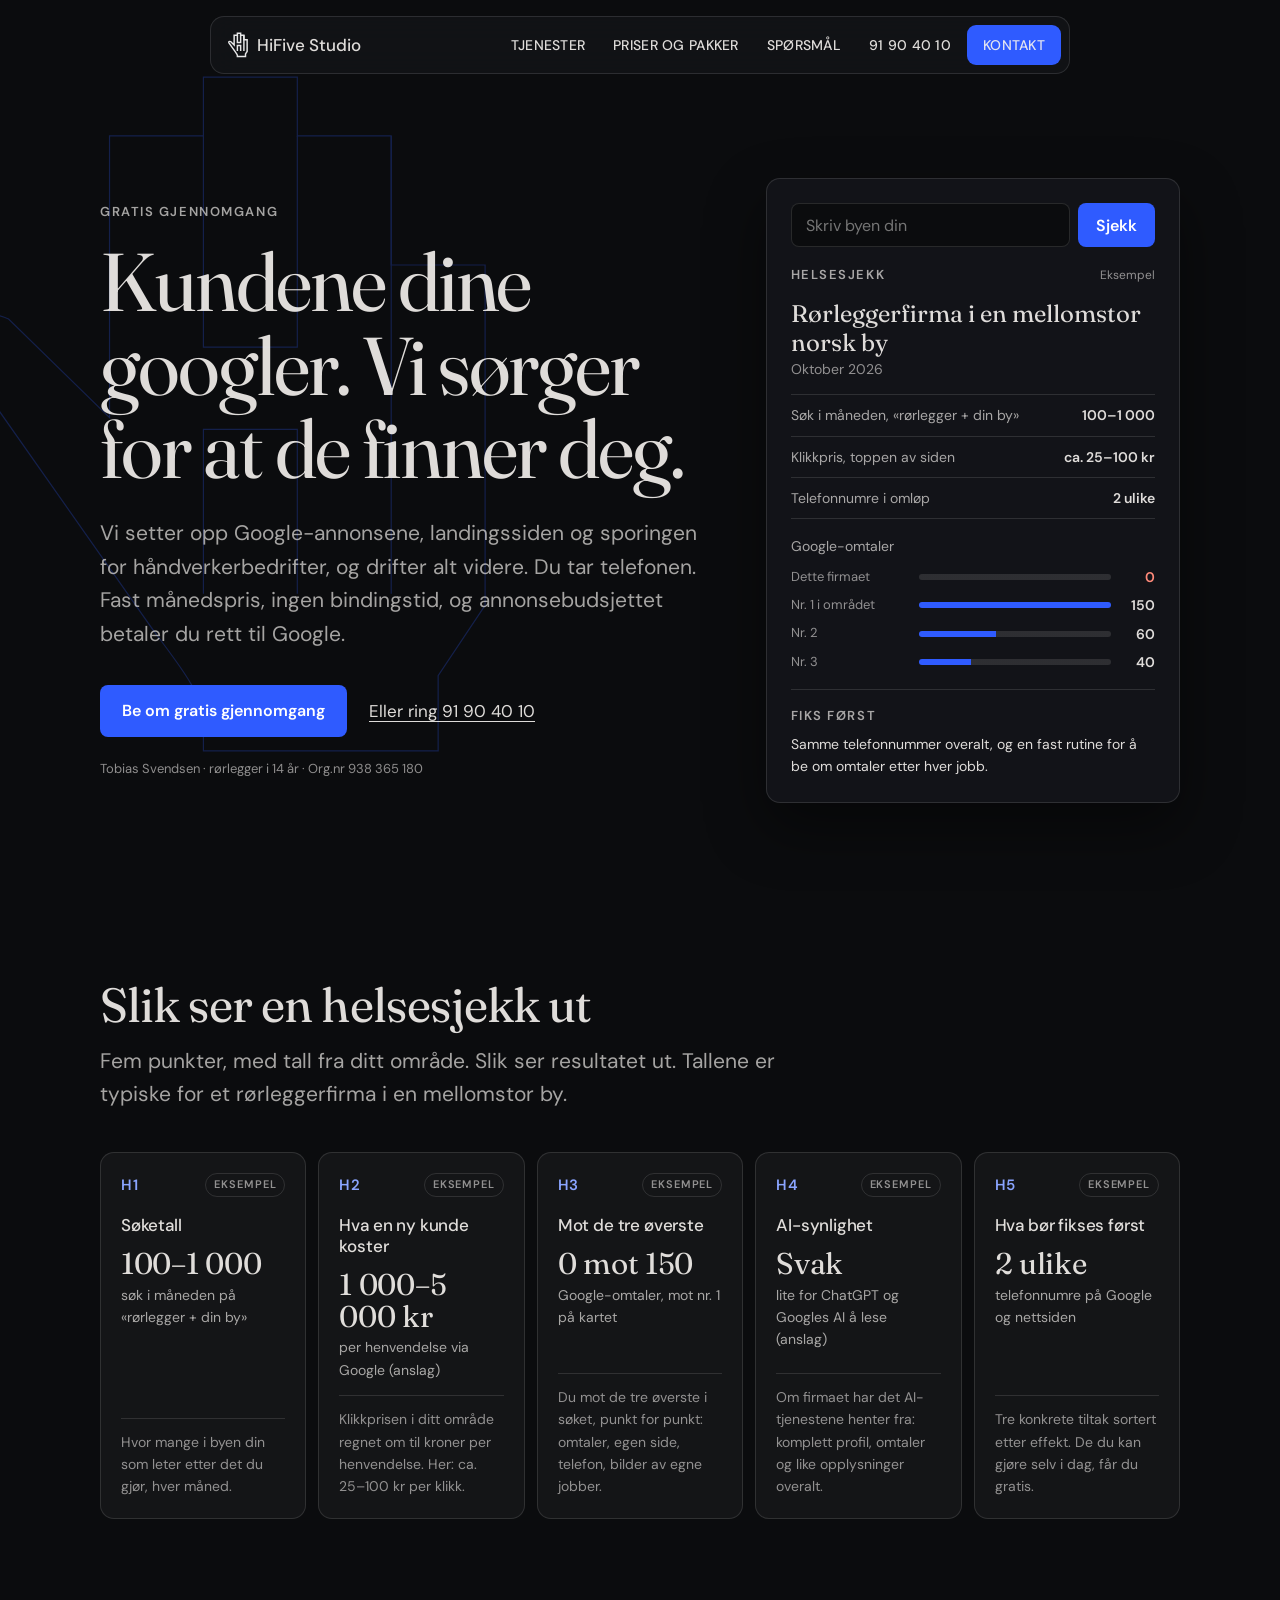
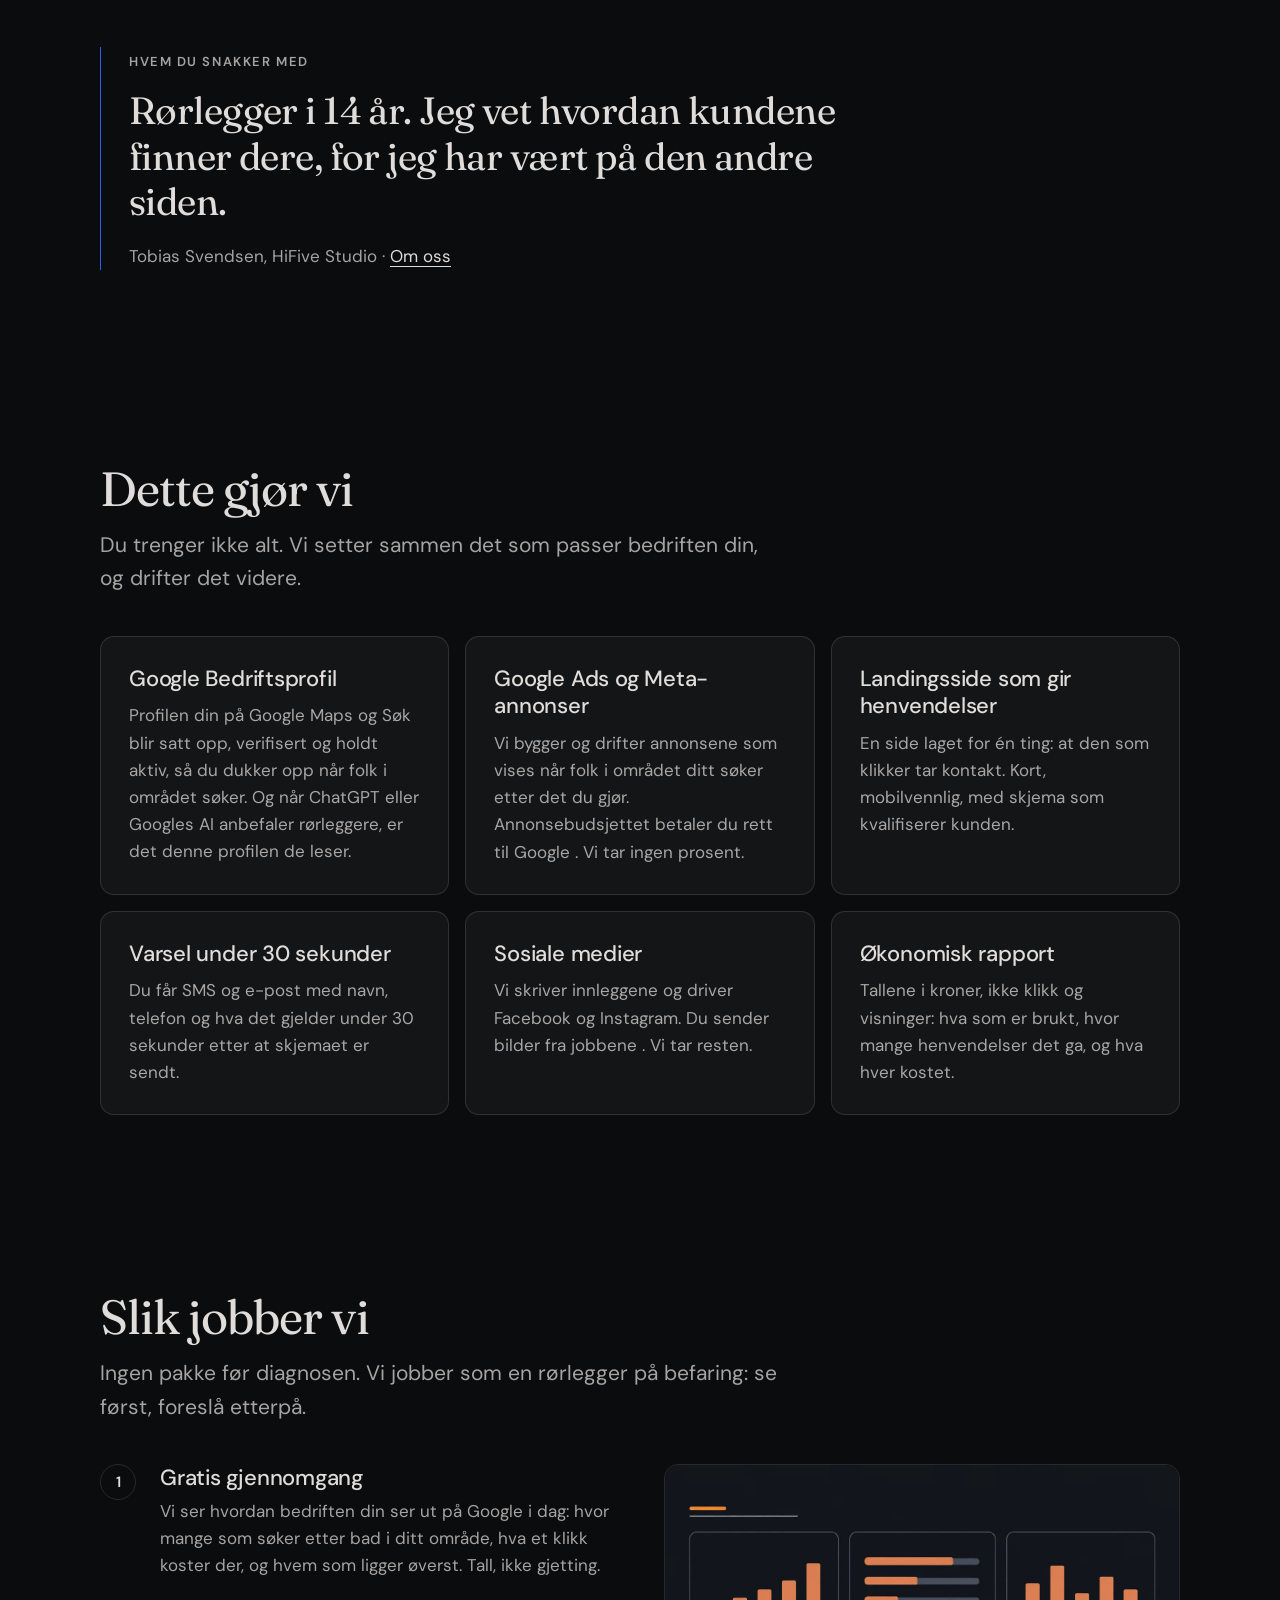
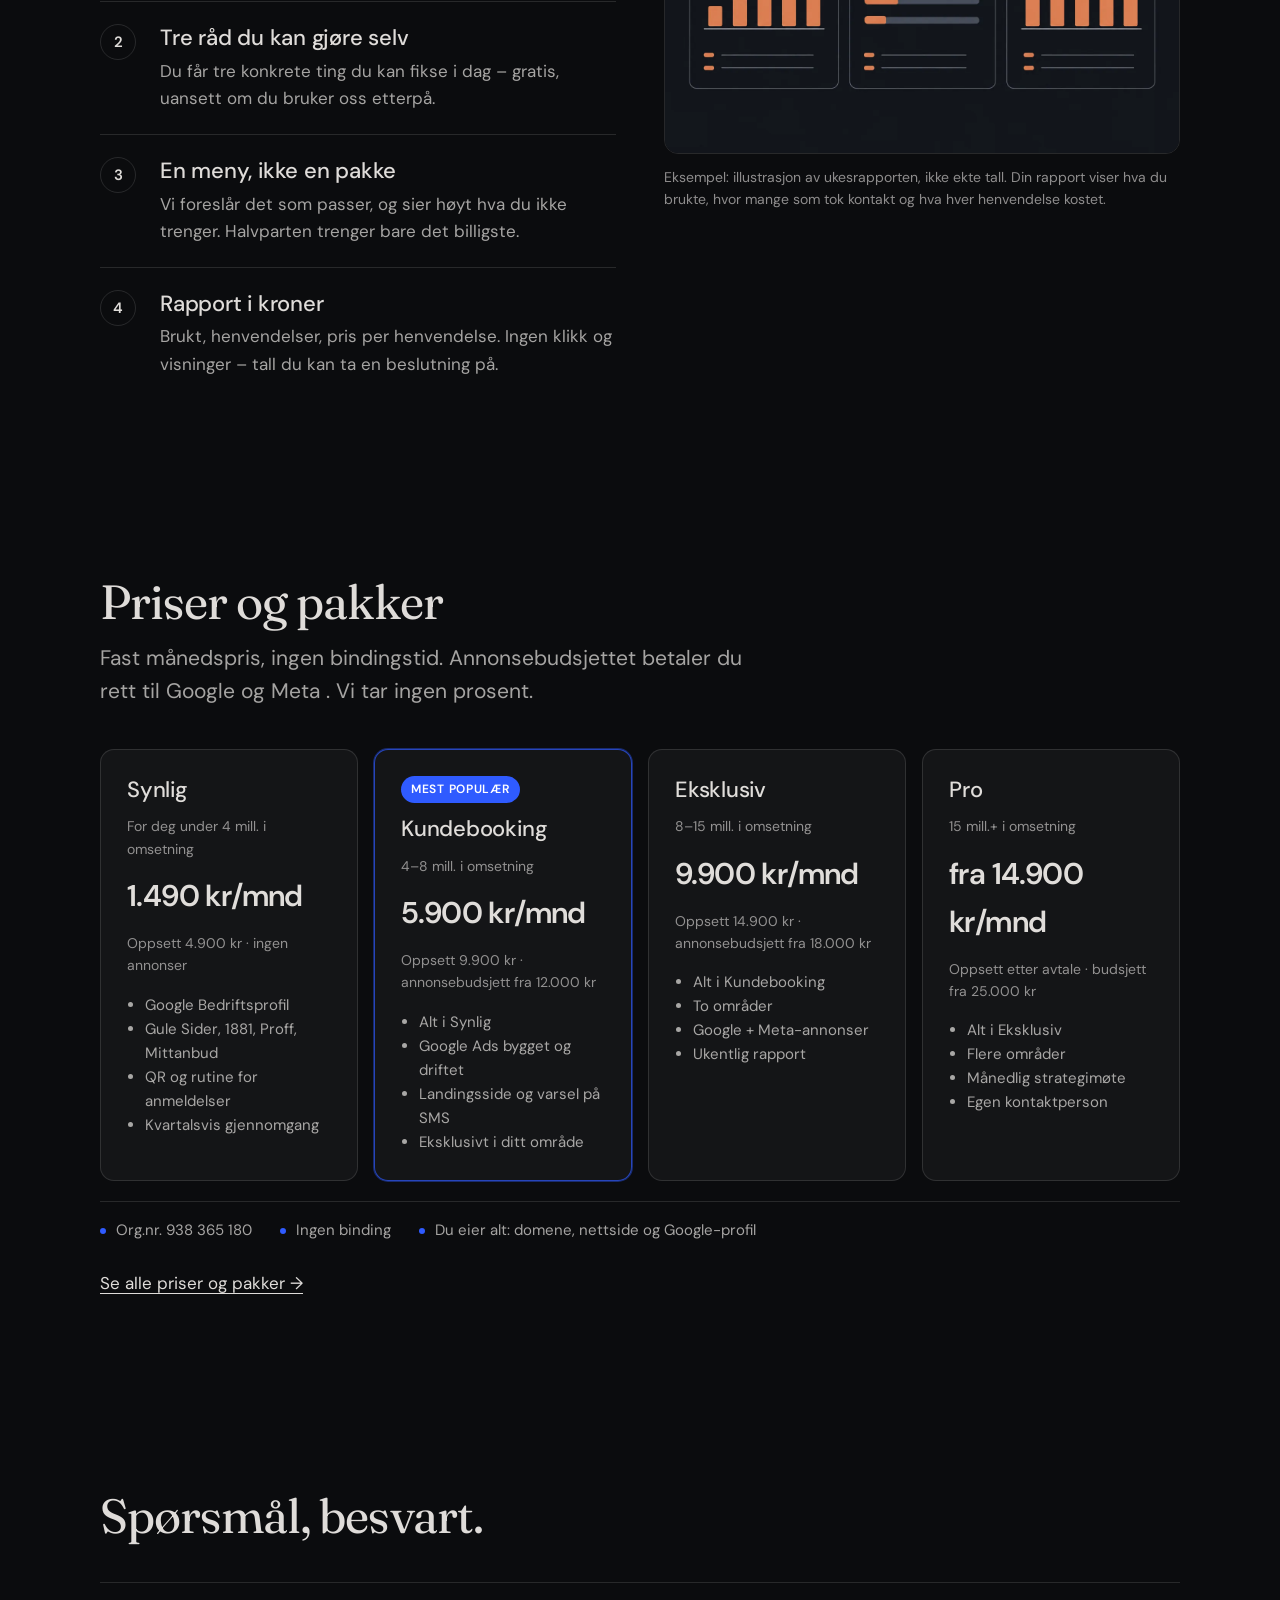
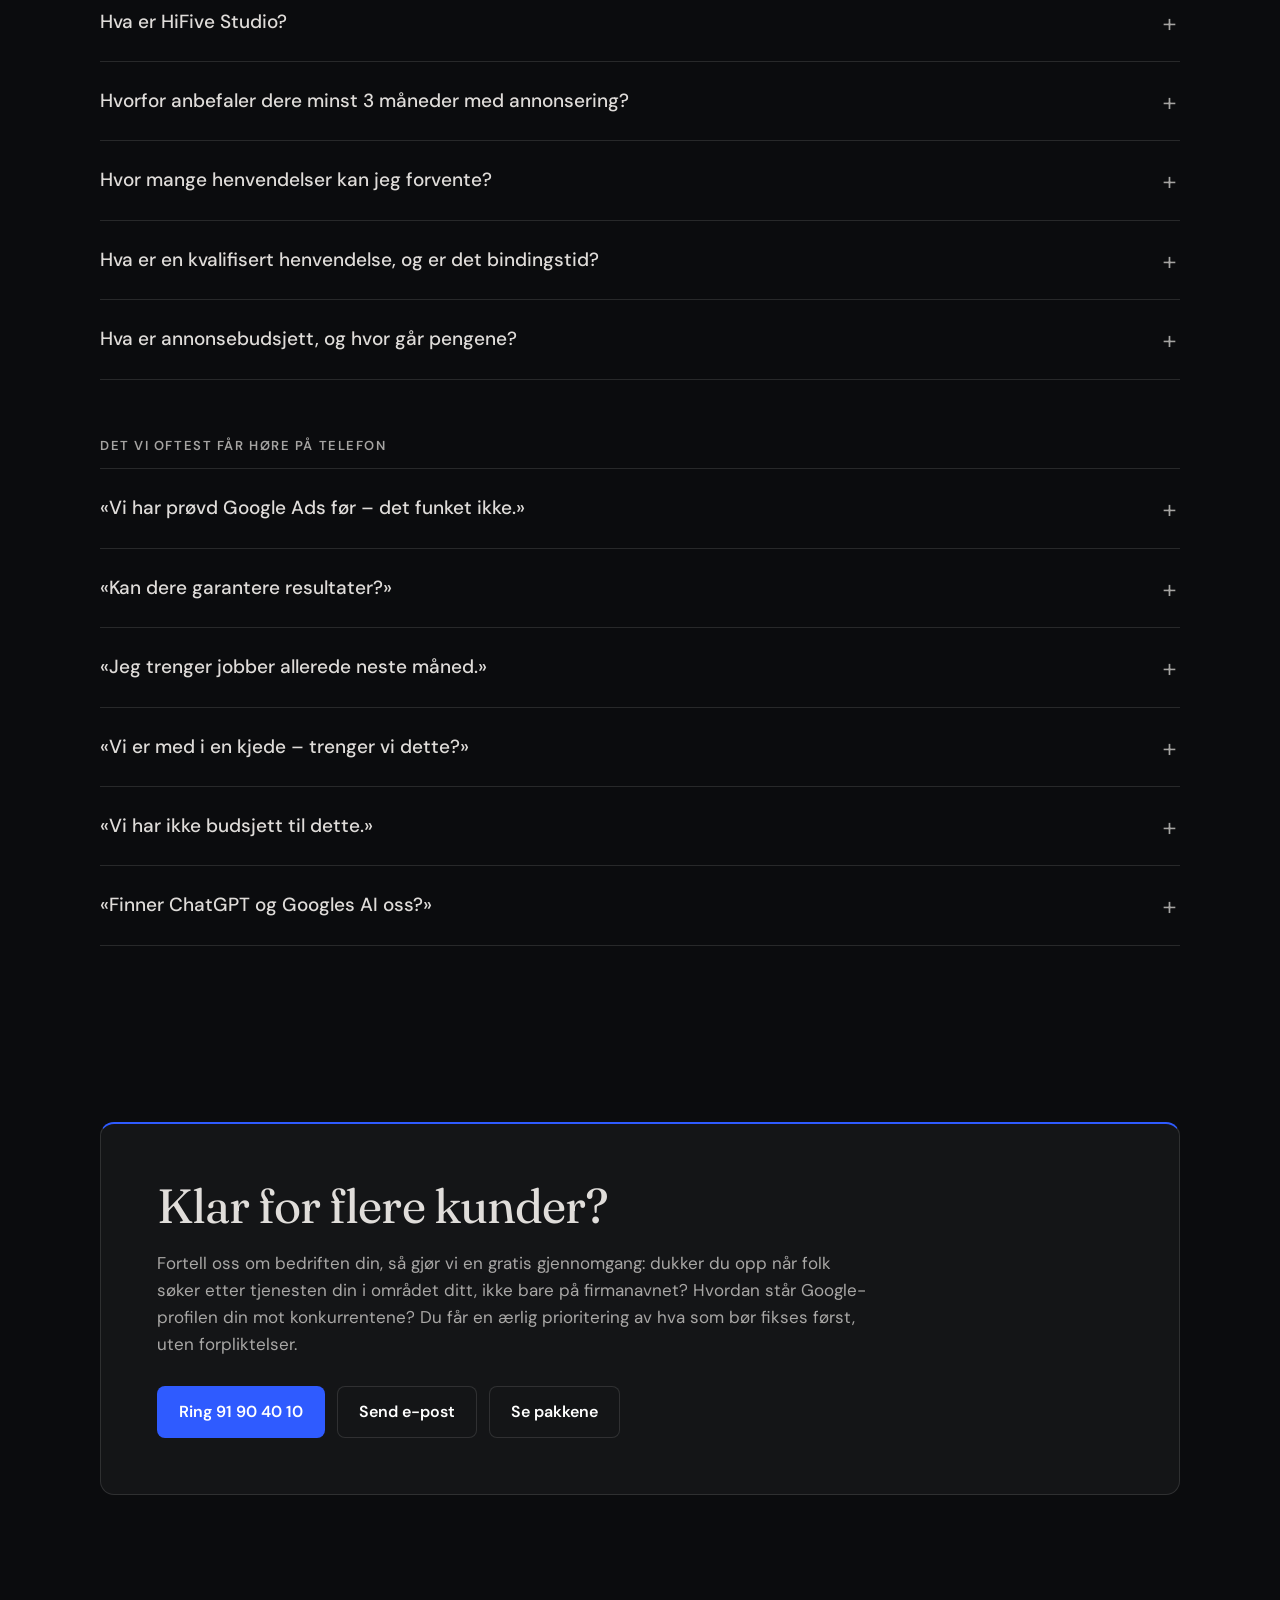
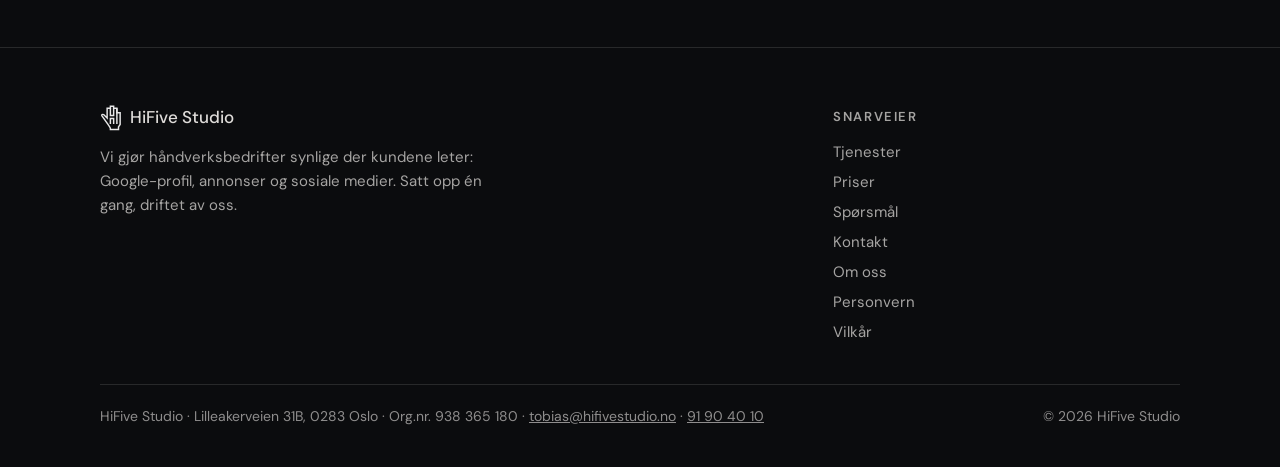
==== commit 814257b0: "N4: søk i helsesjekk-kortet i heroen, hånda til venstre, én overskrift, ingen tankestreker, knapper " ====
--- a/index.html
+++ b/index.html
@@ -35,17 +35,25 @@
 <section class="hero"><svg class="hero-hand" aria-hidden="true" viewBox="100 90 265 320" fill="none" stroke="currentColor" stroke-width="1.2"><path d="M185,250 L185,130 L225,130 L225,105 L265,105 L265,130 L305,130 L305,185 L345,185 L345,330 L325,360 L325,392 L225,392 L225,380 C225,366 211.3,351.9 200,335.4 L121,223 C113,211 126,201 142,208 L185,250 Z"/><path d="M225,130 L225,220 L265,220 L265,130"/><path d="M305,130 L305,325"/><path d="M225,325 L225,255 L265,255 L265,325"/></svg><div class="wrap hero-grid">
   <div>
     <div class="eyebrow">Gratis gjennomgang</div>
-    <h1 style="margin-top:18px">Kundene dine googler. <span class="soft">Sørg for at de finner deg.</span></h1>
-    <p class="lead">Vi setter opp Google-annonsene, landingssiden og sporingen for håndverkerbedrifter — og drifter alt videre. Du tar telefonen. Fast månedspris, ingen bindingstid, og annonsebudsjettet betaler du rett til Google.</p>
+    <h1 style="margin-top:18px">Kundene dine googler. Vi sørger for at de finner deg.</h1>
+    <p class="lead">Vi setter opp Google-annonsene, landingssiden og sporingen for håndverkerbedrifter, og drifter alt videre. Du tar telefonen. Fast månedspris, ingen bindingstid, og annonsebudsjettet betaler du rett til Google.</p>
     <div class="hero-actions">
       <a class="btn" href="/kontakt">Be om gratis gjennomgang</a>
       <a class="link" href="tel:+4791904010">Eller ring 91 90 40 10</a>
     </div>
+    <p class="hero-trust">Tobias Svendsen · rørlegger i 14 år · Org.nr 938 365 180</p>
   </div>
-  <aside class="report" aria-label="Utsnitt fra en ekte helsesjekk">
-  <div class="report-top"><span class="eyebrow">Helsesjekk</span><span class="report-tag">Eksempel</span></div>
-  <div class="report-firm">Rørleggerfirma i en mellomstor norsk by</div>
-  <div class="report-date">Oktober 2026</div>
+  <aside class="report" id="hkort" aria-label="Helsesjekk – søk på byen din">
+  <div class="report-sok" id="hsok" hidden>
+    <label class="sr" for="hby">Skriv byen din</label>
+    <input id="hby" list="hbyer" placeholder="Skriv byen din" autocomplete="off" enterkeyhint="search">
+    <datalist id="hbyer"></datalist>
+    <button class="btn" id="hsjekk" type="button">Sjekk</button>
+  </div>
+  <div class="report-top"><span class="eyebrow">Helsesjekk</span><span class="report-tag" id="htag">Eksempel</span></div>
+  <div class="report-firm" id="htittel">Rørleggerfirma i en mellomstor norsk by</div>
+  <div class="report-date" id="hdato">Oktober 2026</div>
+  <div id="hinnhold" aria-live="polite">
   <dl>
     <div><dt>Søk i måneden, «rørlegger + din by»</dt><dd>100–1 000</dd></div>
     <div><dt>Klikkpris, toppen av siden</dt><dd>ca. 25–100 kr</dd></div>
@@ -59,19 +67,10 @@
     <div class="bar"><span>Nr. 3</span><i style="--w:27%"></i><b>40</b></div>
   </div>
   <div class="report-fix"><span class="eyebrow">Fiks først</span><p>Samme telefonnummer overalt, og en fast rutine for å be om omtaler etter hver jobb.</p></div>
+  </div>
 </aside>
 </div></section>
 
-<section id="bysok" class="bysok" hidden><div class="wrap">
-  <div class="sec-head"><h2>Hvor mange søker etter rørlegger der du jobber?</h2><p class="lead">Skriv byen din. Tallene er Googles egne, fra de siste tolv månedene.</p></div>
-  <div class="bysok-felt">
-    <label class="sr" for="by">Skriv byen din</label>
-    <input id="by" list="byer" placeholder="Skriv byen din" autocomplete="off" enterkeyhint="search">
-    <datalist id="byer"></datalist>
-    <button class="btn" id="vis" type="button">Vis</button>
-  </div>
-  <div id="bysvar" aria-live="polite"></div>
-</div></section>
 <script src="/js/bysok.js" defer></script>
 
 <section id="helsesjekk"><div class="wrap">
@@ -90,7 +89,7 @@
 <section id="tjenester"><div class="wrap">
   <div class="sec-head"><h2>Dette gjør vi</h2><p class="lead">Du trenger ikke alt. Vi setter sammen det som passer bedriften din, og drifter det videre.</p></div>
   <div class="grid g3">
-    <div class="card"><h3>Google Bedriftsprofil</h3><p>Profilen din på Google Maps og Søk blir satt opp, verifisert og holdt aktiv, så du dukker opp når folk i området søker. Og når ChatGPT eller Googles AI anbefaler rørleggere, er det denne profilen de leser.</p></div><div class="card"><h3>Google Ads og Meta-annonser</h3><p>Vi bygger og drifter annonsene som vises når folk i området ditt søker etter det du gjør. Annonsebudsjettet betaler du rett til Google — vi tar ingen prosent.</p></div><div class="card"><h3>Landingsside som gir henvendelser</h3><p>En side laget for én ting: at den som klikker tar kontakt. Kort, mobilvennlig, med skjema som kvalifiserer kunden.</p></div><div class="card"><h3>Varsel under 30 sekunder</h3><p>Du får SMS og e-post med navn, telefon og hva det gjelder under 30 sekunder etter at skjemaet er sendt.</p></div><div class="card"><h3>Sosiale medier</h3><p>Vi skriver innleggene og driver Facebook og Instagram. Du sender bilder fra jobbene — vi tar resten.</p></div><div class="card"><h3>Økonomisk rapport</h3><p>Tallene i kroner, ikke klikk og visninger: hva som er brukt, hvor mange henvendelser det ga, og hva hver kostet.</p></div>
+    <div class="card"><h3>Google Bedriftsprofil</h3><p>Profilen din på Google Maps og Søk blir satt opp, verifisert og holdt aktiv, så du dukker opp når folk i området søker. Og når ChatGPT eller Googles AI anbefaler rørleggere, er det denne profilen de leser.</p></div><div class="card"><h3>Google Ads og Meta-annonser</h3><p>Vi bygger og drifter annonsene som vises når folk i området ditt søker etter det du gjør. Annonsebudsjettet betaler du rett til Google . Vi tar ingen prosent.</p></div><div class="card"><h3>Landingsside som gir henvendelser</h3><p>En side laget for én ting: at den som klikker tar kontakt. Kort, mobilvennlig, med skjema som kvalifiserer kunden.</p></div><div class="card"><h3>Varsel under 30 sekunder</h3><p>Du får SMS og e-post med navn, telefon og hva det gjelder under 30 sekunder etter at skjemaet er sendt.</p></div><div class="card"><h3>Sosiale medier</h3><p>Vi skriver innleggene og driver Facebook og Instagram. Du sender bilder fra jobbene . Vi tar resten.</p></div><div class="card"><h3>Økonomisk rapport</h3><p>Tallene i kroner, ikke klikk og visninger: hva som er brukt, hvor mange henvendelser det ga, og hva hver kostet.</p></div>
   </div>
 </div></section>
 
@@ -102,13 +101,13 @@
     </div>
     <figure>
       <img src="/img/rapport.webp" alt="Eksempel på ukesrapport fra HiFive Studio" width="1344" height="752" loading="lazy">
-      <figcaption>Eksempel — illustrasjon av ukesrapporten, ikke ekte tall. Din rapport viser hva du brukte, hvor mange som tok kontakt og hva hver henvendelse kostet.</figcaption>
+      <figcaption>Eksempel: illustrasjon av ukesrapporten, ikke ekte tall. Din rapport viser hva du brukte, hvor mange som tok kontakt og hva hver henvendelse kostet.</figcaption>
     </figure>
   </div>
 </div></section>
 
 <section><div class="wrap">
-  <div class="sec-head"><h2>Priser og pakker</h2><p class="lead">Fast månedspris, ingen bindingstid. Annonsebudsjettet betaler du rett til Google og Meta — vi tar ingen prosent.</p></div>
+  <div class="sec-head"><h2>Priser og pakker</h2><p class="lead">Fast månedspris, ingen bindingstid. Annonsebudsjettet betaler du rett til Google og Meta . Vi tar ingen prosent.</p></div>
   <div class="prices">
     <div class="price"><h3>Synlig</h3><div class="meta">For deg under 4 mill. i omsetning</div><div class="amt">1.490 kr/mnd</div><div class="meta">Oppsett 4.900 kr · ingen annonser</div>
       <ul><li>Google Bedriftsprofil</li><li>Gule Sider, 1881, Proff, Mittanbud</li><li>QR og rutine for anmeldelser</li><li>Kvartalsvis gjennomgang</li></ul></div>
@@ -120,16 +119,16 @@
       <ul><li>Alt i Eksklusiv</li><li>Flere områder</li><li>Månedlig strategimøte</li><li>Egen kontaktperson</li></ul></div>
   </div>
   <ul class="trust"><li>Org.nr. 938 365 180</li><li>Ingen binding</li><li>Du eier alt: domene, nettside og Google-profil</li></ul>
-  <p style="margin-top:28px"><a class="link" href="/priser-og-pakker">Se alle detaljer — priser og pakker →</a></p>
+  <p style="margin-top:28px"><a class="link" href="/priser-og-pakker">Se alle priser og pakker →</a></p>
 </div></section>
 
 <section id="faq"><div class="wrap">
   <div class="sec-head"><h2>Spørsmål, besvart.</h2></div>
-  <div class="faq"><details><summary>Hva er HiFive Studio?</summary><p>Vi sørger for at folk som skal pusse opp havner hos deg — og bare deg. Vi kjører annonsene, lager siden de lander på, og sender henvendelsen rett på mobilen din sekunder etter at den kommer inn. Tobias som driver HiFive er rørlegger med 14 år i faget, så vi kjenner bransjen fra innsiden.</p></details>
-<details><summary>Hvorfor anbefaler dere minst 3 måneder med annonsering?</summary><p>Fordi Google og Meta må lære hvem som er riktig kunde for deg. Måned 1 samler systemet data og finner ut hvilke søk og hvilke folk som faktisk fører til jobber — da er henvendelsene færre og dyrere. Måned 2 begynner vi å kutte det som ikke virker og legge pengene der de gir resultat. Måned 3 er kampanjen innkjørt, og det er da du ser hva den faktisk kan levere. Stopper du etter fire uker, betaler du for læringen uten å få gevinsten. Derfor anbefaler vi 90 dager — men vi har ingen bindingstid, og du kan si opp når du vil.</p></details>
-<details><summary>Hvor mange henvendelser kan jeg forvente?</summary><p>Regnestykket er enkelt: et klikk på relevante søkeord koster typisk 20–40 kr i Norge, og omtrent 2–3 av 100 som klikker tar faktisk kontakt. Med 12.000 kr i annonsebudsjett får du rundt 350–450 klikk, som gir 8–12 kvalifiserte henvendelser i måneden. Første måned ligger normalt lavere mens kampanjen lærer hvem som er riktig kunde for deg. Det er et regnestykke, ikke et løfte — det eneste vi garanterer står her: gir kampanjen færre enn 6 kvalifiserte henvendelser i perioden dag 31 til dag 90, refunderer vi oppsettet på Kundebooking og Eksklusiv. De første 30 dagene er datainnsamling og teller ikke med. Forutsetter annonsebudsjett fra 12.000 kr/mnd (Kundebooking) eller 18.000 kr/mnd (Eksklusiv) i hele perioden.</p></details>
-<details><summary>Hva er en kvalifisert henvendelse — og er det bindingstid?</summary><p>En kvalifisert henvendelse er en person med ekte navn og telefonnummer som svarer, innenfor ditt område, som eier boligen eller bestemmer, og som vil ha jobben gjort innen seks måneder. Feil nummer, selgere og folk utenfor området teller ikke. Du betaler fast pris — ingen tillegg per henvendelse, uansett hvor mange du får. Og nei, det er ingen bindingstid og ingen oppsigelsestid: du kan si opp fra måned til måned. Vi jobber med én bedrift per område, så du konkurrerer aldri mot en annen av våre kunder om de samme henvendelsene.</p></details>
-<details><summary>Hva er annonsebudsjett, og hvor går pengene?</summary><p>Annonsebudsjettet er pengene som kjøper selve visningene på Google og Facebook. Når noen søker etter «bad renovering» i ditt område, er det en auksjon om hvem som vises øverst — og annonsebudsjettet er det du byr med. Du betaler kun når noen faktisk klikker seg inn til deg. 100 % av annonsebudsjettet går til Google og Meta, ikke til oss. Kontoen står i ditt navn med ditt kort, du betaler dem direkte, og du ser hver eneste krone i ditt eget dashbord. De fleste norske byråer tar 10–20 % av annonsebudsjettet i tillegg til månedsprisen. Det gjør ikke vi — du betaler kun fastprisen. Den dekker at vi bygger kampanjen, skriver annonsene, lager landingssiden, setter opp varslingen og justerer alt løpende. To separate regninger, ingen skjulte påslag.</p></details></div>
+  <div class="faq"><details><summary>Hva er HiFive Studio?</summary><p>Vi sørger for at folk som skal pusse opp havner hos deg, og bare deg. Vi kjører annonsene, lager siden de lander på, og sender henvendelsen rett på mobilen din sekunder etter at den kommer inn. Tobias som driver HiFive er rørlegger med 14 år i faget, så vi kjenner bransjen fra innsiden.</p></details>
+<details><summary>Hvorfor anbefaler dere minst 3 måneder med annonsering?</summary><p>Fordi Google og Meta må lære hvem som er riktig kunde for deg. Måned 1 samler systemet data og finner ut hvilke søk og hvilke folk som faktisk fører til jobber. Da er henvendelsene færre og dyrere. Måned 2 begynner vi å kutte det som ikke virker og legge pengene der de gir resultat. Måned 3 er kampanjen innkjørt, og det er da du ser hva den faktisk kan levere. Stopper du etter fire uker, betaler du for læringen uten å få gevinsten. Derfor anbefaler vi 90 dager. Men vi har ingen bindingstid, og du kan si opp når du vil.</p></details>
+<details><summary>Hvor mange henvendelser kan jeg forvente?</summary><p>Regnestykket er enkelt: et klikk på relevante søkeord koster typisk 20–40 kr i Norge, og omtrent 2–3 av 100 som klikker tar faktisk kontakt. Med 12.000 kr i annonsebudsjett får du rundt 350–450 klikk, som gir 8–12 kvalifiserte henvendelser i måneden. Første måned ligger normalt lavere mens kampanjen lærer hvem som er riktig kunde for deg. Det er et regnestykke, ikke et løfte. Det eneste vi garanterer står her: gir kampanjen færre enn 6 kvalifiserte henvendelser i perioden dag 31 til dag 90, refunderer vi oppsettet på Kundebooking og Eksklusiv. De første 30 dagene er datainnsamling og teller ikke med. Forutsetter annonsebudsjett fra 12.000 kr/mnd (Kundebooking) eller 18.000 kr/mnd (Eksklusiv) i hele perioden.</p></details>
+<details><summary>Hva er en kvalifisert henvendelse, og er det bindingstid?</summary><p>En kvalifisert henvendelse er en person med ekte navn og telefonnummer som svarer, innenfor ditt område, som eier boligen eller bestemmer, og som vil ha jobben gjort innen seks måneder. Feil nummer, selgere og folk utenfor området teller ikke. Du betaler fast pris, uten tillegg per henvendelse, uansett hvor mange du får. Og nei, det er ingen bindingstid og ingen oppsigelsestid: du kan si opp fra måned til måned. Vi jobber med én bedrift per område, så du konkurrerer aldri mot en annen av våre kunder om de samme henvendelsene.</p></details>
+<details><summary>Hva er annonsebudsjett, og hvor går pengene?</summary><p>Annonsebudsjettet er pengene som kjøper selve visningene på Google og Facebook. Når noen søker etter «bad renovering» i ditt område, er det en auksjon om hvem som vises øverst, og annonsebudsjettet er det du byr med. Du betaler kun når noen faktisk klikker seg inn til deg. 100 % av annonsebudsjettet går til Google og Meta, ikke til oss. Kontoen står i ditt navn med ditt kort, du betaler dem direkte, og du ser hver eneste krone i ditt eget dashbord. De fleste norske byråer tar 10–20 % av annonsebudsjettet i tillegg til månedsprisen. Det gjør ikke vi. Du betaler kun fastprisen. Den dekker at vi bygger kampanjen, skriver annonsene, lager landingssiden, setter opp varslingen og justerer alt løpende. To separate regninger, ingen skjulte påslag.</p></details></div>
   <div class="eyebrow faq-sub">Det vi oftest får høre på telefon</div>
   <div class="faq"><details><summary>«Vi har prøvd Google Ads før – det funket ikke.»</summary><p>Da er spørsmålet: hva ble målt? De fleste får satt opp en kampanje uten sporing, og så vet ingen om det var annonsene som sviktet eller om ingen så etter. Vi sporer hvert anrop og hvert skjema fra annonsene, og du ser tallene hver uke – i kroner, ikke klikk.</p></details>
 <details><summary>«Kan dere garantere resultater?»</summary><p>Nei. Ingen kan det, og de som sier det lyver. Det vi garanterer er oppsettet, målingen – og på Kundebooking og Eksklusiv et minimum av kvalifiserte henvendelser i perioden dag 31–90. Får du færre enn 6, refunderer vi oppsettet.</p></details>
@@ -140,7 +139,7 @@
 </div></section>
 <section><div class="wrap"><div class="cta">
   <h2>Klar for flere kunder?</h2>
-  <p>Fortell oss om bedriften din, så gjør vi en gratis gjennomgang: dukker du opp når folk søker etter tjenesten din i området ditt — ikke bare på firmanavnet? Hvordan står Google-profilen din mot konkurrentene? Du får en ærlig prioritering av hva som bør fikses først, uten forpliktelser.</p>
+  <p>Fortell oss om bedriften din, så gjør vi en gratis gjennomgang: dukker du opp når folk søker etter tjenesten din i området ditt, ikke bare på firmanavnet? Hvordan står Google-profilen din mot konkurrentene? Du får en ærlig prioritering av hva som bør fikses først, uten forpliktelser.</p>
   <div class="cta-actions"><a class="btn" href="tel:+4791904010">Ring 91 90 40 10</a><a class="btn ghost" href="mailto:tobias@hifivestudio.no?subject=Gratis%20gjennomgang&amp;body=Hei%20Tobias%21%0A%0AJeg%20er%20interessert%20i%20%C3%A5%20h%C3%B8re%20mer%20om%20en%20gratis%20gjennomgang.%0A%0AFirma%3A%0ABy/omr%C3%A5de%3A%0ATelefon%3A%0A%0AMvh">Send e-post</a><a class="btn ghost" href="/priser-og-pakker">Se pakkene</a></div>
 </div></div></section>
 
@@ -150,7 +149,7 @@
     <div class="foot">
       <div>
         <a class="logo" href="/"><img src="/img/logo-hand.svg" alt="" width="22" height="26">HiFive Studio</a>
-        <p style="margin-top:14px">Vi gjør håndverksbedrifter synlige der kundene leter — Google-profil, annonser og sosiale medier. Satt opp én gang, driftet av oss.</p>
+        <p style="margin-top:14px">Vi gjør håndverksbedrifter synlige der kundene leter: Google-profil, annonser og sosiale medier. Satt opp én gang, driftet av oss.</p>
       </div>
       <div>
         <span class="eyebrow">Snarveier</span>
--- a/style.css
+++ b/style.css
@@ -37,9 +37,9 @@
 .menu-btn{display:none;background:none;border:1px solid var(--line);color:var(--ink);border-radius:9px;padding:8px 12px;font:inherit;font-size:14px}
 
 /* Buttons */
-.btn{display:inline-flex;align-items:center;justify-content:center;gap:8px;padding:13px 22px;border-radius:11px;
+.btn{display:inline-flex;align-items:center;justify-content:center;gap:8px;padding:13px 22px;border-radius:8px;border:0;cursor:pointer;font-family:inherit;
   background:var(--blue);color:#fff;text-decoration:none;font-weight:600;font-size:16px;
-  box-shadow:0 0 0 1px rgba(255,255,255,.18) inset;transition:background .15s}
+  transition:background .15s}
 .btn:hover{background:var(--blue-hi)}
 .btn.small{padding:9px 16px;font-size:14px;text-transform:uppercase;letter-spacing:.02em}
 .btn.ghost{background:transparent;box-shadow:0 0 0 1px var(--line) inset}
@@ -64,7 +64,7 @@
 .hero .lead{margin:26px 0 34px}
 .hero-actions{display:flex;flex-wrap:wrap;align-items:center;gap:22px}
 .hero-grid{position:relative;display:grid;grid-template-columns:1.25fr .85fr;gap:56px;align-items:center}
-.hero-hand{position:absolute;right:-6%;top:-8%;height:125%;width:auto;color:var(--blue);opacity:.32;pointer-events:none}
+.hero-hand{position:absolute;left:-7%;top:-4%;height:92%;width:auto;color:var(--blue);opacity:.25;pointer-events:none}
 .hero-hand path{vector-effect:non-scaling-stroke}
 .sec-head{margin-bottom:40px;max-width:720px}
 .sec-head p{margin-top:14px}
@@ -94,7 +94,7 @@
 .health{list-style:none;margin:0;padding:0;display:grid;grid-template-columns:repeat(5,1fr);gap:12px}
 .hcard{border:1px solid var(--line);border-radius:var(--radius);background:var(--glass);padding:20px;display:flex;flex-direction:column}
 .hcard-top{display:flex;justify-content:space-between;align-items:center;margin-bottom:18px}
-.hnum{font-family:var(--serif);font-style:italic;font-size:20px;color:var(--blue-ink)}
+.hnum{font-weight:600;font-size:15px;letter-spacing:.04em;color:var(--blue-ink)}
 .ex{font-size:11px;font-weight:600;letter-spacing:.08em;text-transform:uppercase;color:var(--ink-mute);border:1px solid var(--line);border-radius:99px;padding:2px 8px}
 .hcard h3{font-size:17px;margin-bottom:12px}
 .hval{font-family:var(--serif);font-size:30px;line-height:1.05;letter-spacing:-.01em;font-variant-numeric:tabular-nums}
@@ -203,7 +203,7 @@
   .nav-links .btn{margin-top:6px}
   section{padding:60px 0}
   .hero{padding:64px 0 52px}
-  .hero-hand{height:70%;top:2%;right:-30%;opacity:.22}
+  .hero-hand{display:none}   /* N4: aldri over tekst på mobil */
   .health{grid-template-columns:1fr}
   .report{padding:20px}
   .bar{grid-template-columns:104px 1fr 30px}
@@ -214,11 +214,13 @@
 .pop-pkg{border-color:rgba(47,91,255,.7);box-shadow:0 0 0 1px rgba(47,91,255,.4)}
 .pop-pkg .tag{display:inline-block;margin-bottom:14px}
 
-/* N2 27.10: by-søk under heroen */
-.bysok .sec-head{margin-bottom:20px}
-.bysok-felt{display:flex;gap:10px;flex-wrap:wrap;max-width:560px}
-.bysok-felt input{flex:1 1 220px;min-height:48px;padding:0 16px;font:inherit;font-size:16px;color:var(--ink);background:#121318;border:1px solid var(--line);border-radius:999px}
-.bysok-felt input:focus{outline:2px solid var(--ink-soft);outline-offset:2px}
-.bysok-kort{max-width:560px;margin-top:20px}
-.bysok-kort .hero-actions{margin-top:18px}
 .sr{position:absolute;width:1px;height:1px;overflow:hidden;clip:rect(0 0 0 0);white-space:nowrap}
+
+/* N4 27.10: søk i helsesjekk-kortet, tillitslinje */
+.report-sok{display:flex;gap:8px;margin:0 0 18px}
+.report-sok input{flex:1;min-width:0;min-height:44px;padding:0 14px;font:inherit;font-size:16px;color:var(--ink);background:#0b0c0e;border:1px solid var(--line);border-radius:8px}
+.report-sok input:focus{outline:2px solid var(--blue);outline-offset:1px}
+.report-sok .btn{padding:10px 18px}
+.report-kilde{color:var(--ink-mute);font-size:12px;margin:10px 0 0}
+.report-fix .btn{margin-top:12px;width:100%}
+.hero-trust{margin:22px 0 0;font-size:13px;color:var(--ink-mute)}
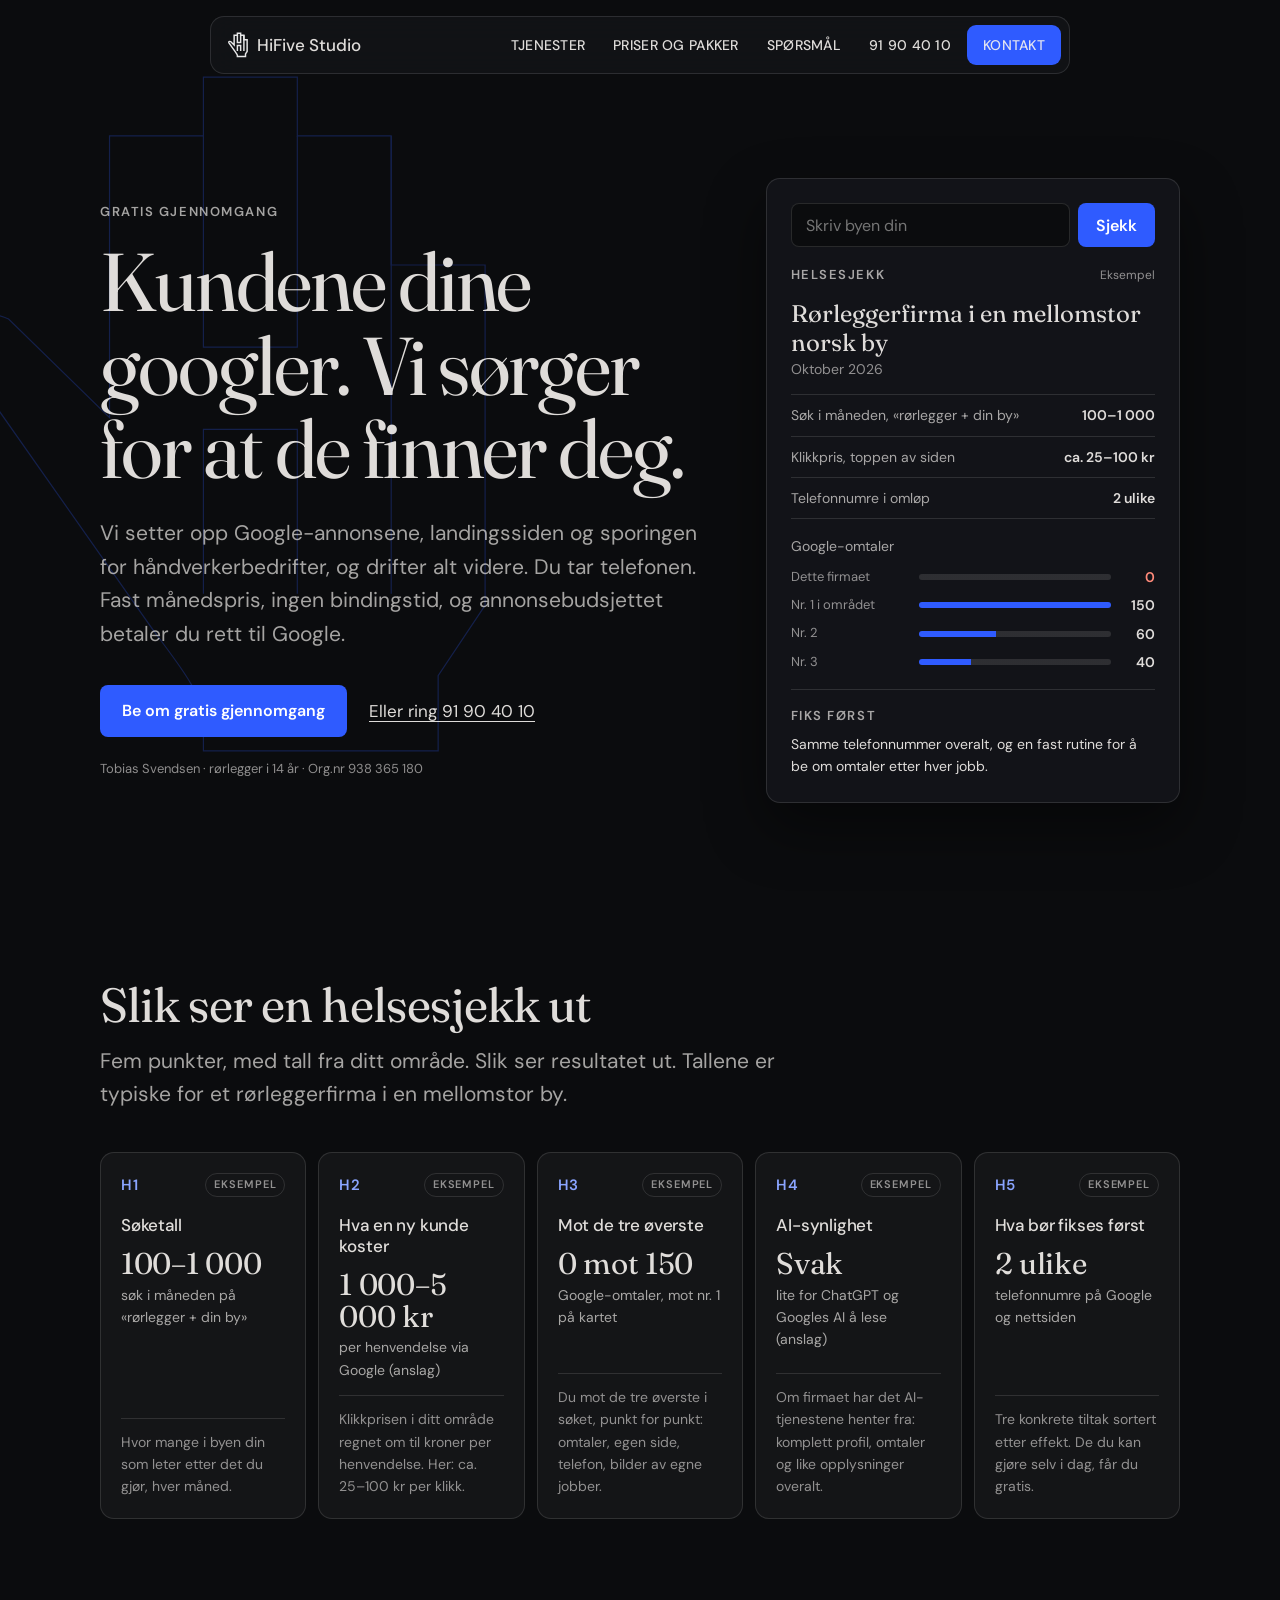
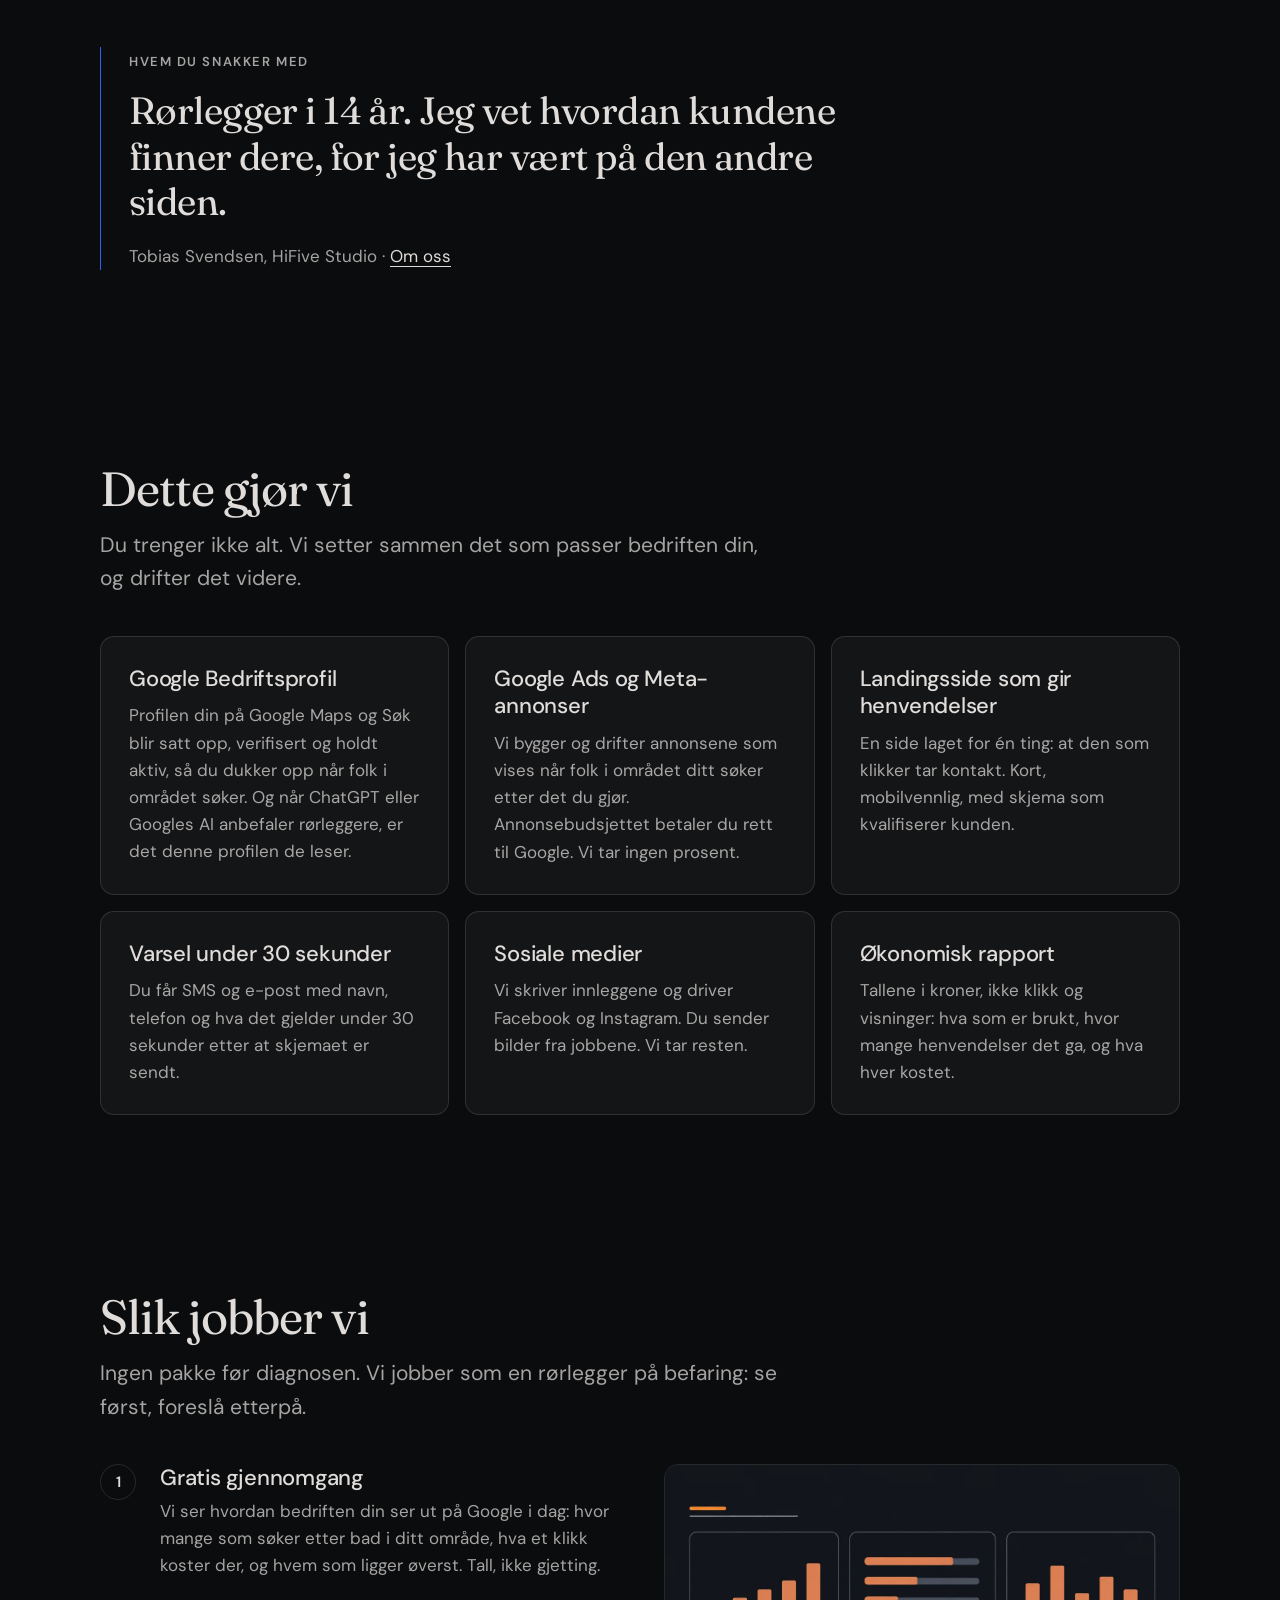
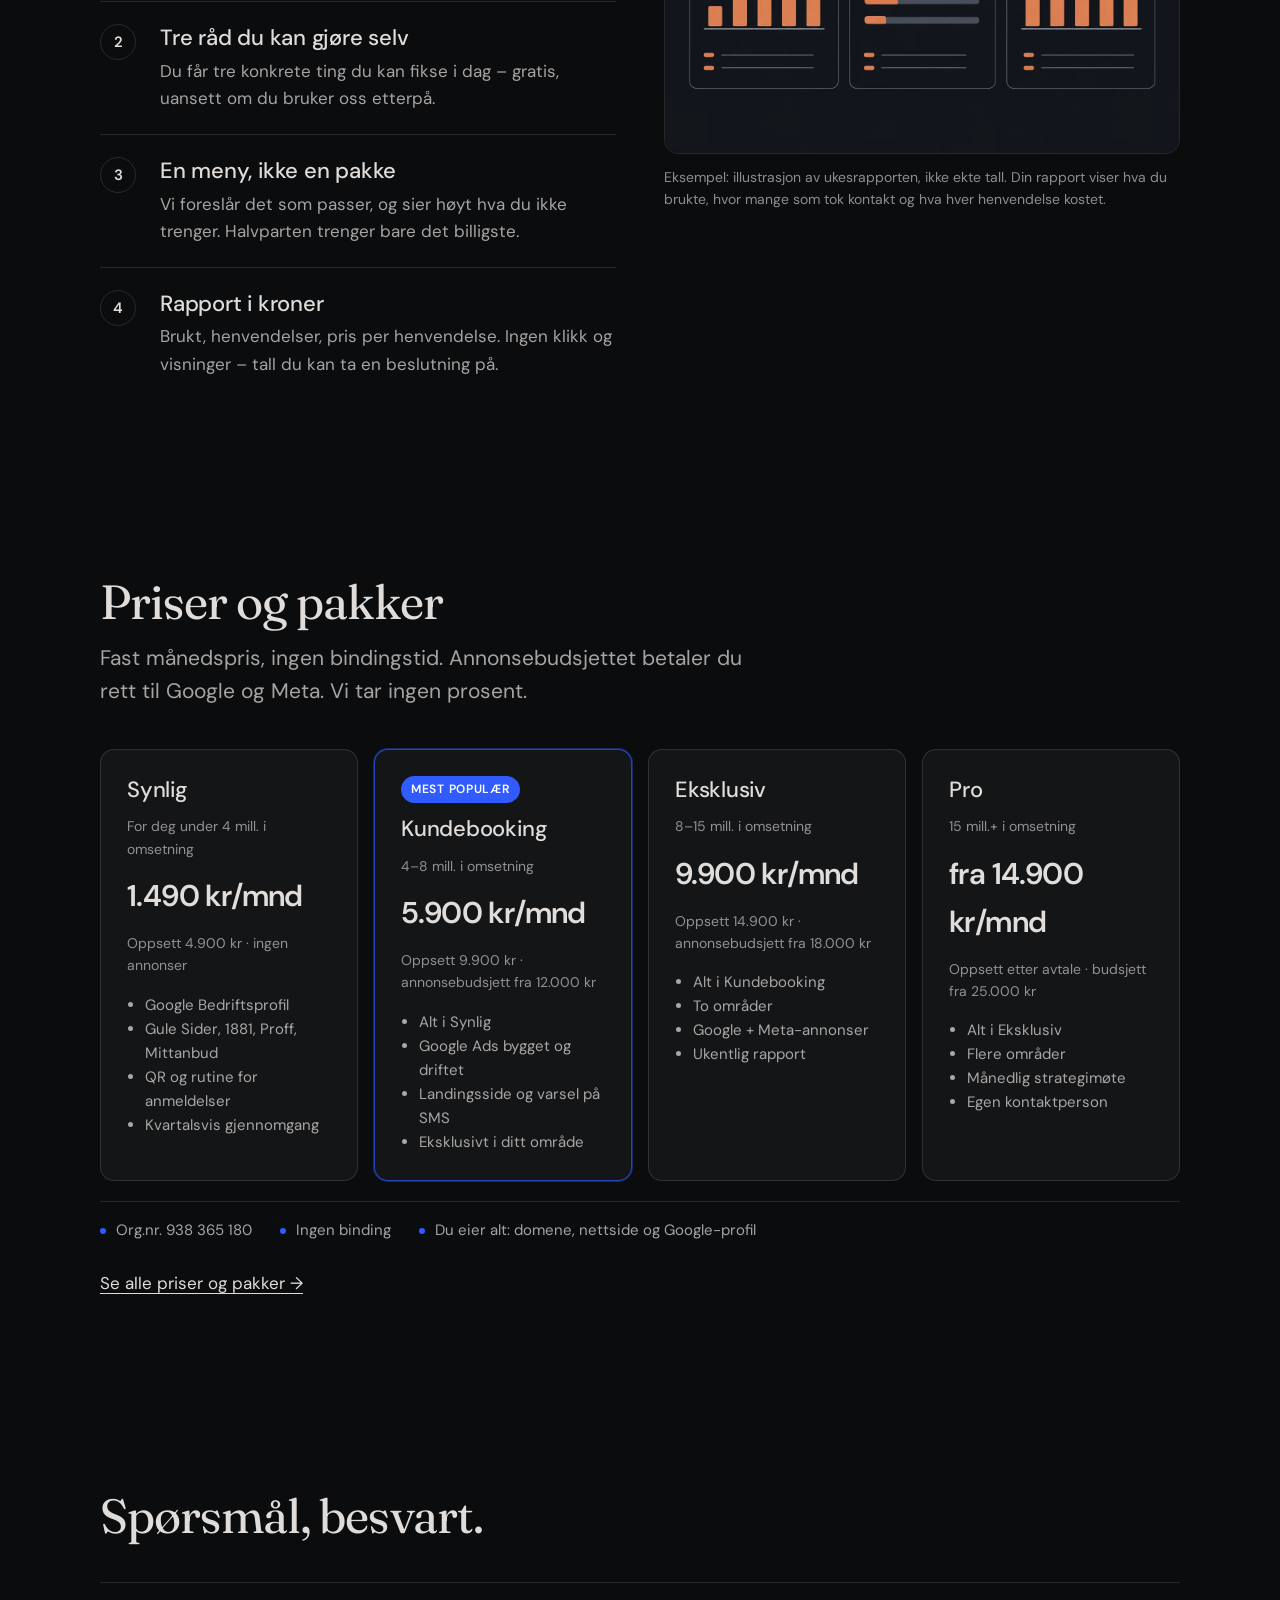
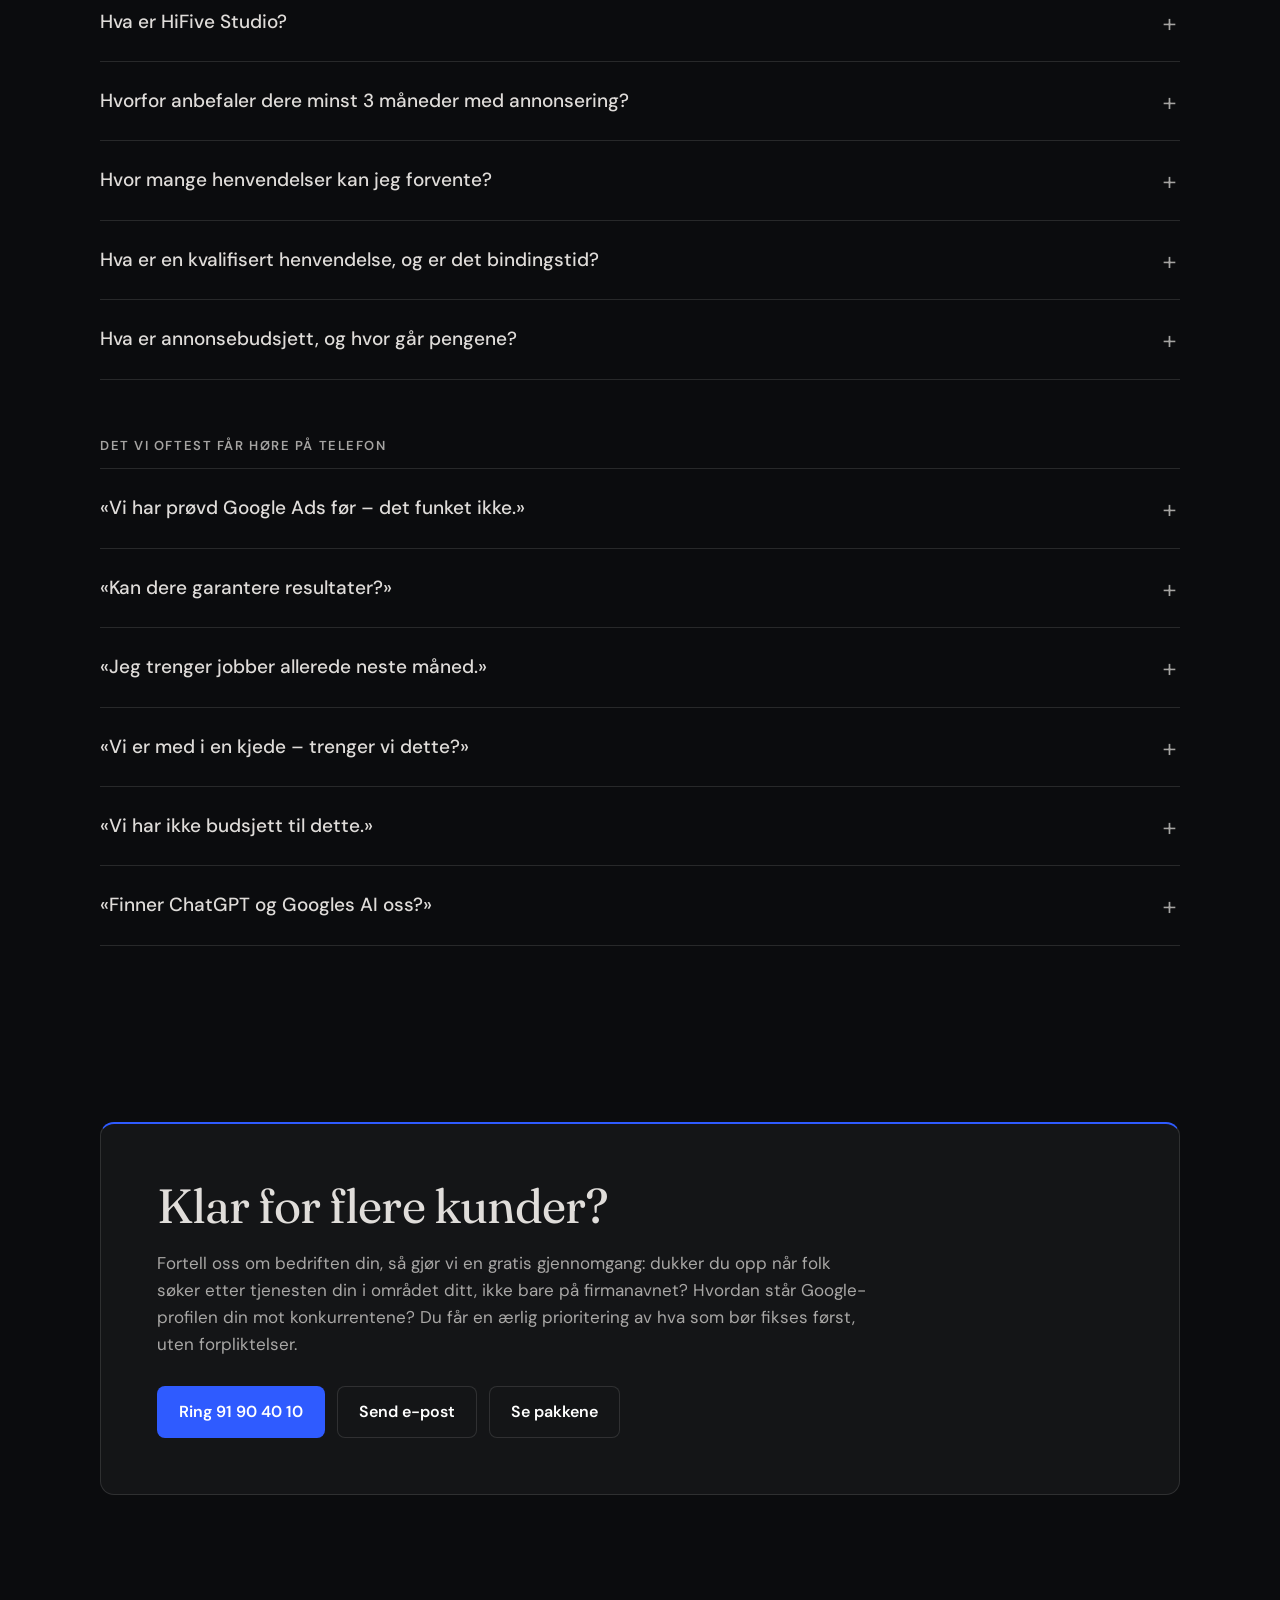
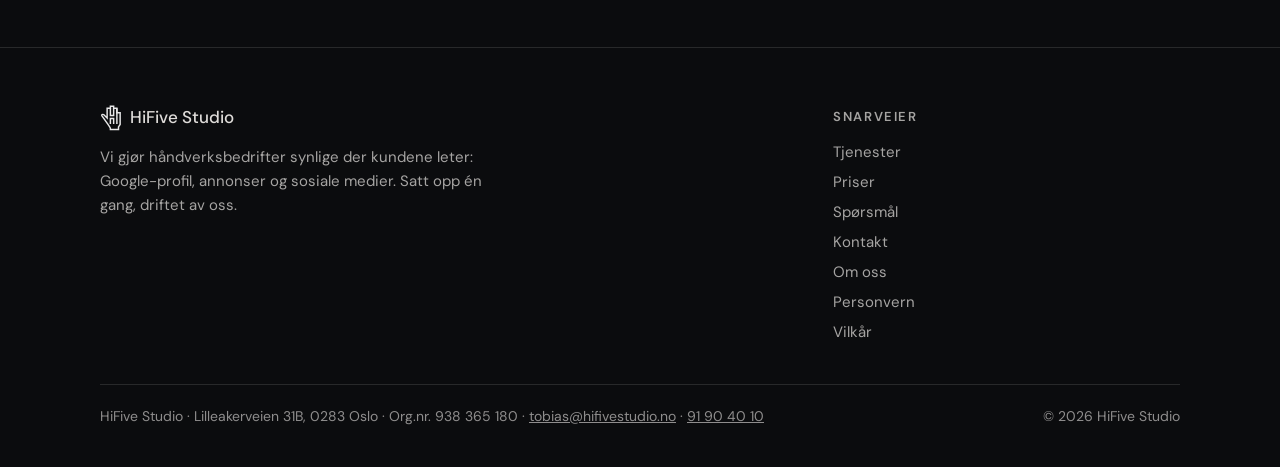
==== commit 9e031c7f: "N4: fjern mellomrom før punktum etter tankestrek-rettingen Co-Authored-By: Claude Opus 5.5 <noreply@" ====
--- a/index.html
+++ b/index.html
@@ -89,7 +89,7 @@
 <section id="tjenester"><div class="wrap">
   <div class="sec-head"><h2>Dette gjør vi</h2><p class="lead">Du trenger ikke alt. Vi setter sammen det som passer bedriften din, og drifter det videre.</p></div>
   <div class="grid g3">
-    <div class="card"><h3>Google Bedriftsprofil</h3><p>Profilen din på Google Maps og Søk blir satt opp, verifisert og holdt aktiv, så du dukker opp når folk i området søker. Og når ChatGPT eller Googles AI anbefaler rørleggere, er det denne profilen de leser.</p></div><div class="card"><h3>Google Ads og Meta-annonser</h3><p>Vi bygger og drifter annonsene som vises når folk i området ditt søker etter det du gjør. Annonsebudsjettet betaler du rett til Google . Vi tar ingen prosent.</p></div><div class="card"><h3>Landingsside som gir henvendelser</h3><p>En side laget for én ting: at den som klikker tar kontakt. Kort, mobilvennlig, med skjema som kvalifiserer kunden.</p></div><div class="card"><h3>Varsel under 30 sekunder</h3><p>Du får SMS og e-post med navn, telefon og hva det gjelder under 30 sekunder etter at skjemaet er sendt.</p></div><div class="card"><h3>Sosiale medier</h3><p>Vi skriver innleggene og driver Facebook og Instagram. Du sender bilder fra jobbene . Vi tar resten.</p></div><div class="card"><h3>Økonomisk rapport</h3><p>Tallene i kroner, ikke klikk og visninger: hva som er brukt, hvor mange henvendelser det ga, og hva hver kostet.</p></div>
+    <div class="card"><h3>Google Bedriftsprofil</h3><p>Profilen din på Google Maps og Søk blir satt opp, verifisert og holdt aktiv, så du dukker opp når folk i området søker. Og når ChatGPT eller Googles AI anbefaler rørleggere, er det denne profilen de leser.</p></div><div class="card"><h3>Google Ads og Meta-annonser</h3><p>Vi bygger og drifter annonsene som vises når folk i området ditt søker etter det du gjør. Annonsebudsjettet betaler du rett til Google. Vi tar ingen prosent.</p></div><div class="card"><h3>Landingsside som gir henvendelser</h3><p>En side laget for én ting: at den som klikker tar kontakt. Kort, mobilvennlig, med skjema som kvalifiserer kunden.</p></div><div class="card"><h3>Varsel under 30 sekunder</h3><p>Du får SMS og e-post med navn, telefon og hva det gjelder under 30 sekunder etter at skjemaet er sendt.</p></div><div class="card"><h3>Sosiale medier</h3><p>Vi skriver innleggene og driver Facebook og Instagram. Du sender bilder fra jobbene. Vi tar resten.</p></div><div class="card"><h3>Økonomisk rapport</h3><p>Tallene i kroner, ikke klikk og visninger: hva som er brukt, hvor mange henvendelser det ga, og hva hver kostet.</p></div>
   </div>
 </div></section>
 
@@ -107,7 +107,7 @@
 </div></section>
 
 <section><div class="wrap">
-  <div class="sec-head"><h2>Priser og pakker</h2><p class="lead">Fast månedspris, ingen bindingstid. Annonsebudsjettet betaler du rett til Google og Meta . Vi tar ingen prosent.</p></div>
+  <div class="sec-head"><h2>Priser og pakker</h2><p class="lead">Fast månedspris, ingen bindingstid. Annonsebudsjettet betaler du rett til Google og Meta. Vi tar ingen prosent.</p></div>
   <div class="prices">
     <div class="price"><h3>Synlig</h3><div class="meta">For deg under 4 mill. i omsetning</div><div class="amt">1.490 kr/mnd</div><div class="meta">Oppsett 4.900 kr · ingen annonser</div>
       <ul><li>Google Bedriftsprofil</li><li>Gule Sider, 1881, Proff, Mittanbud</li><li>QR og rutine for anmeldelser</li><li>Kvartalsvis gjennomgang</li></ul></div>
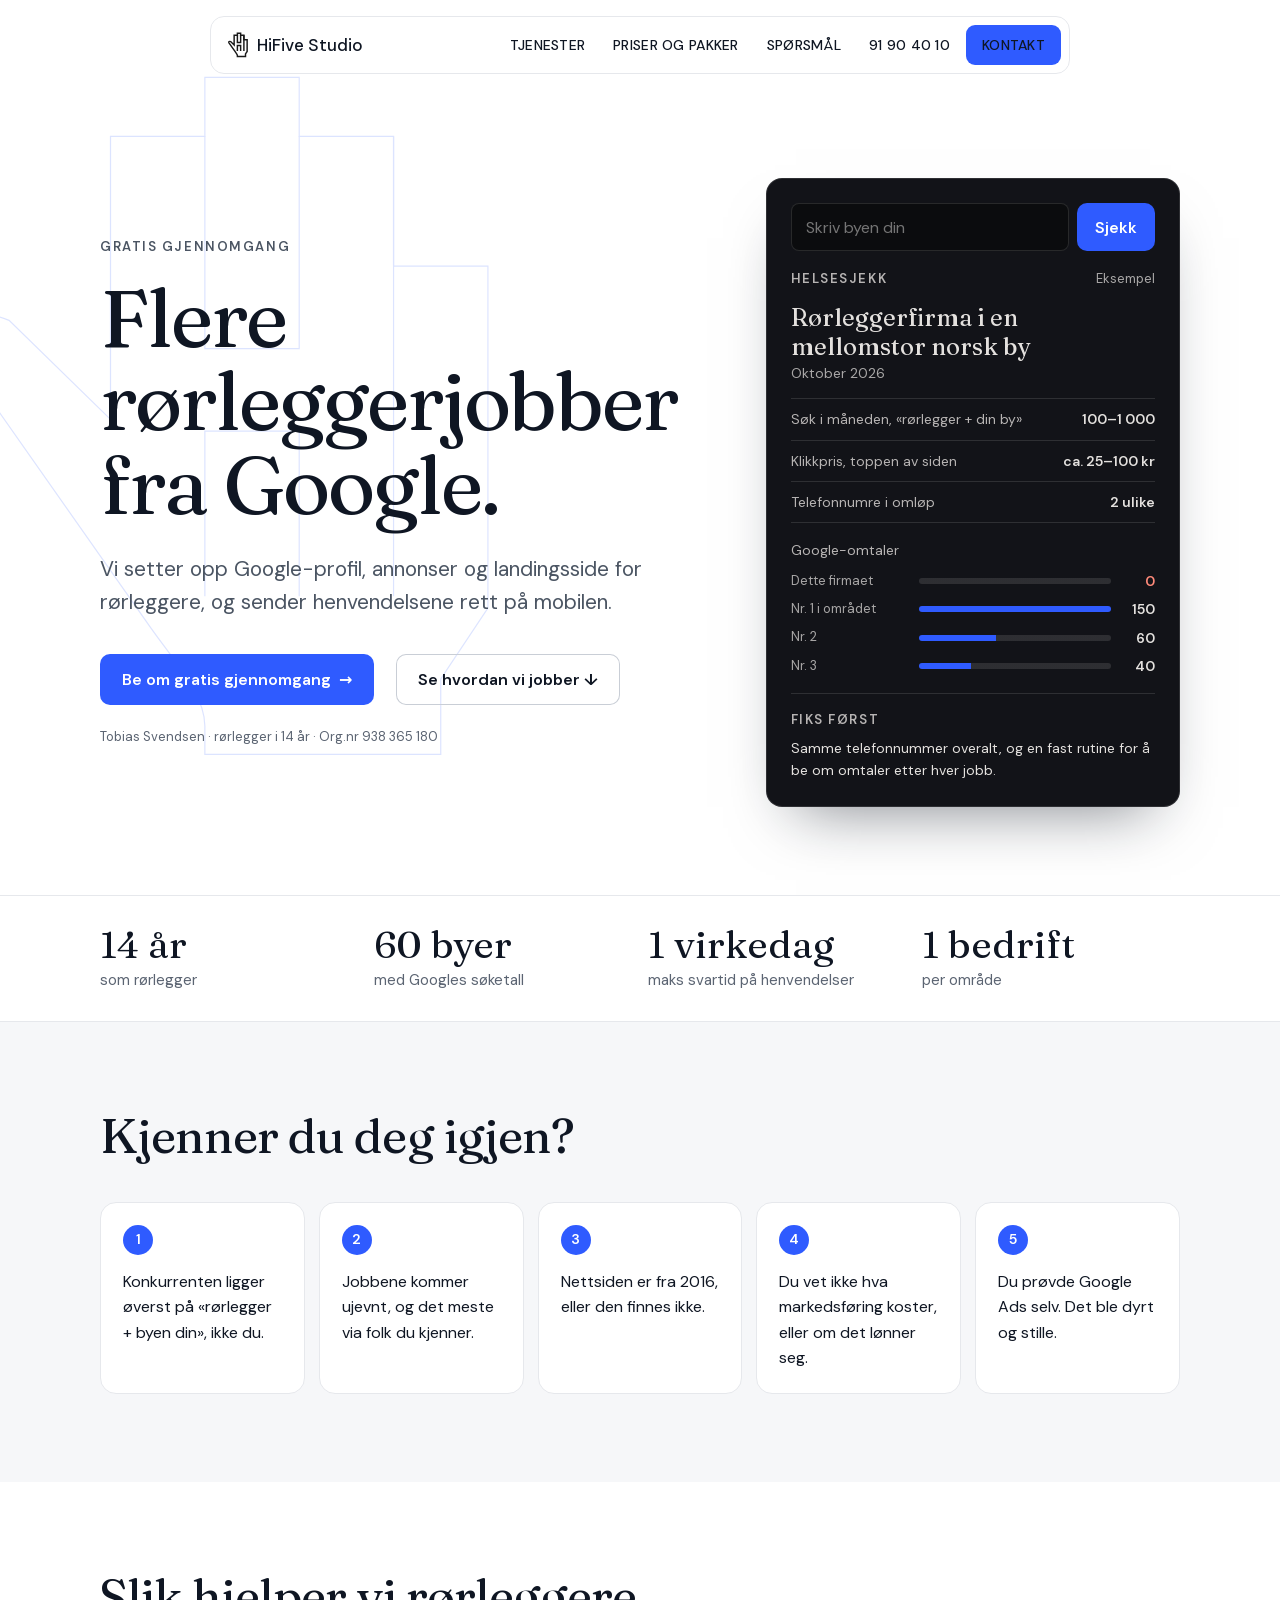
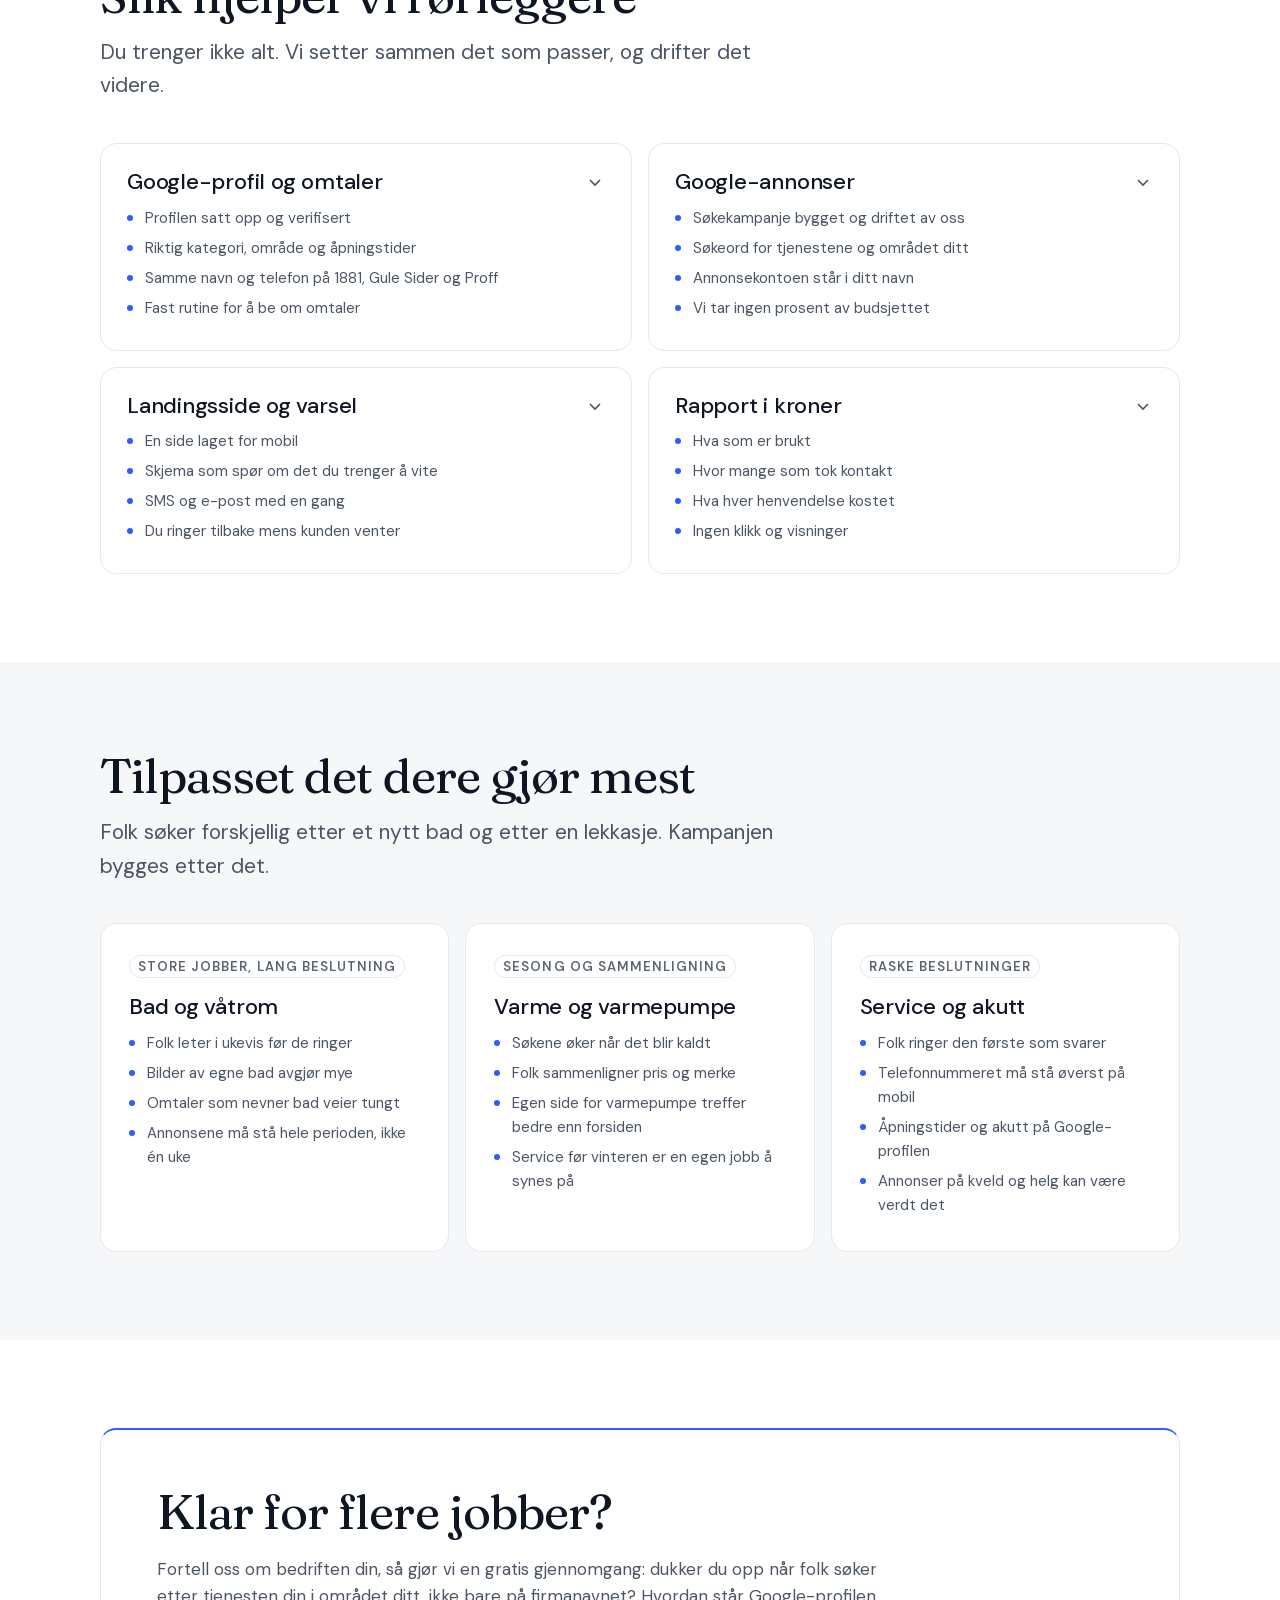
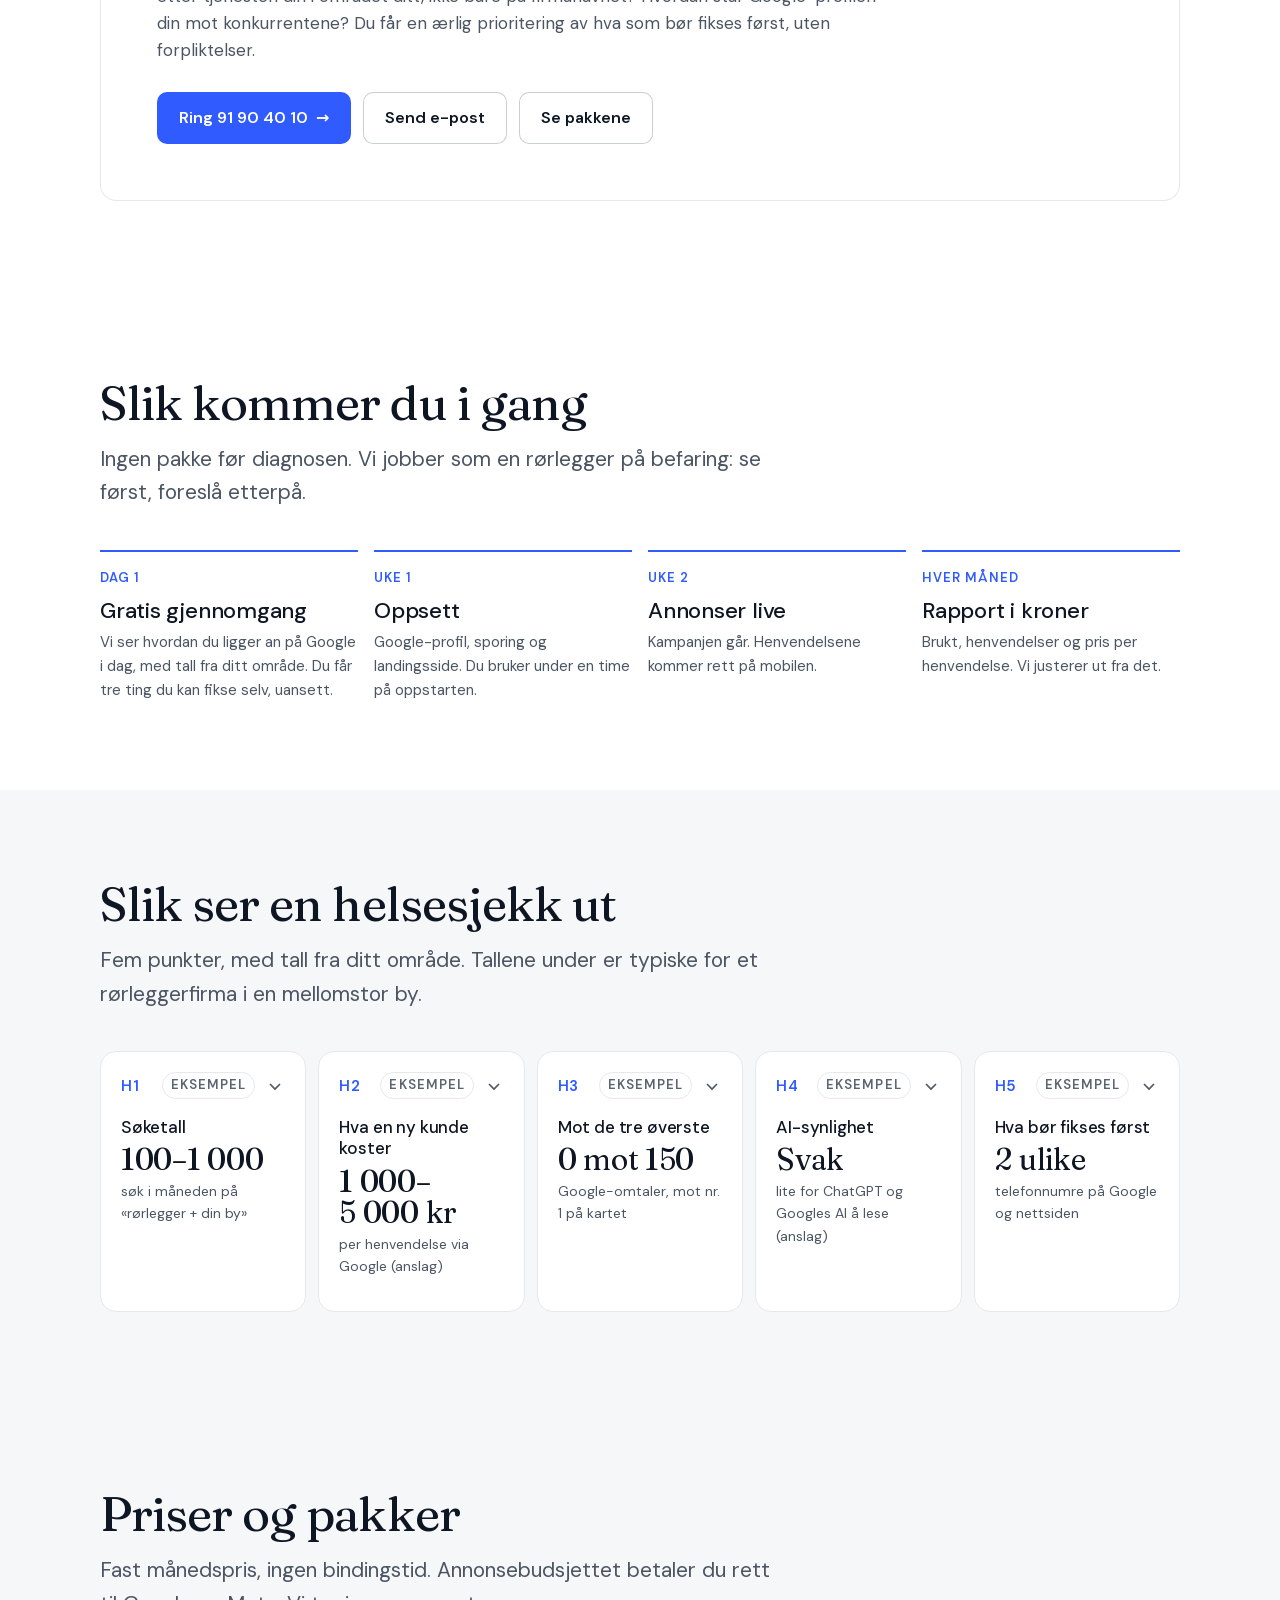
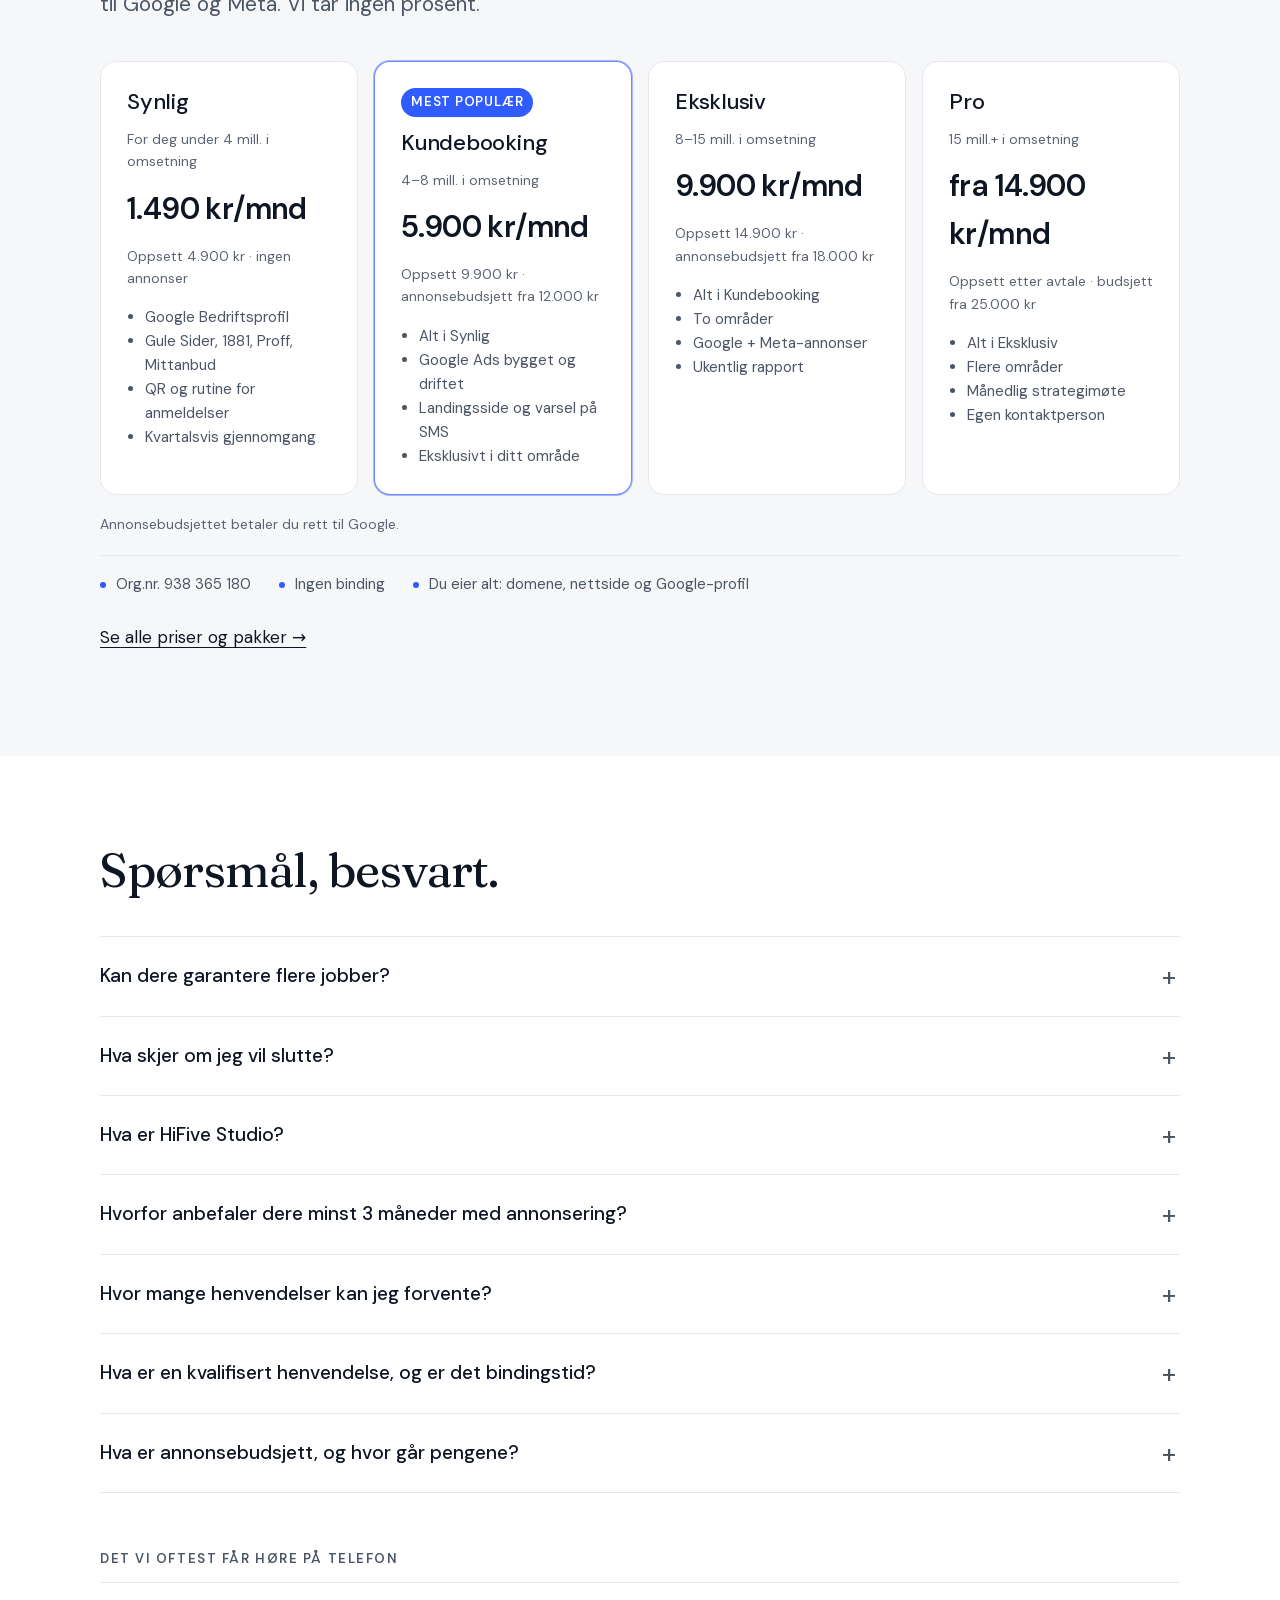
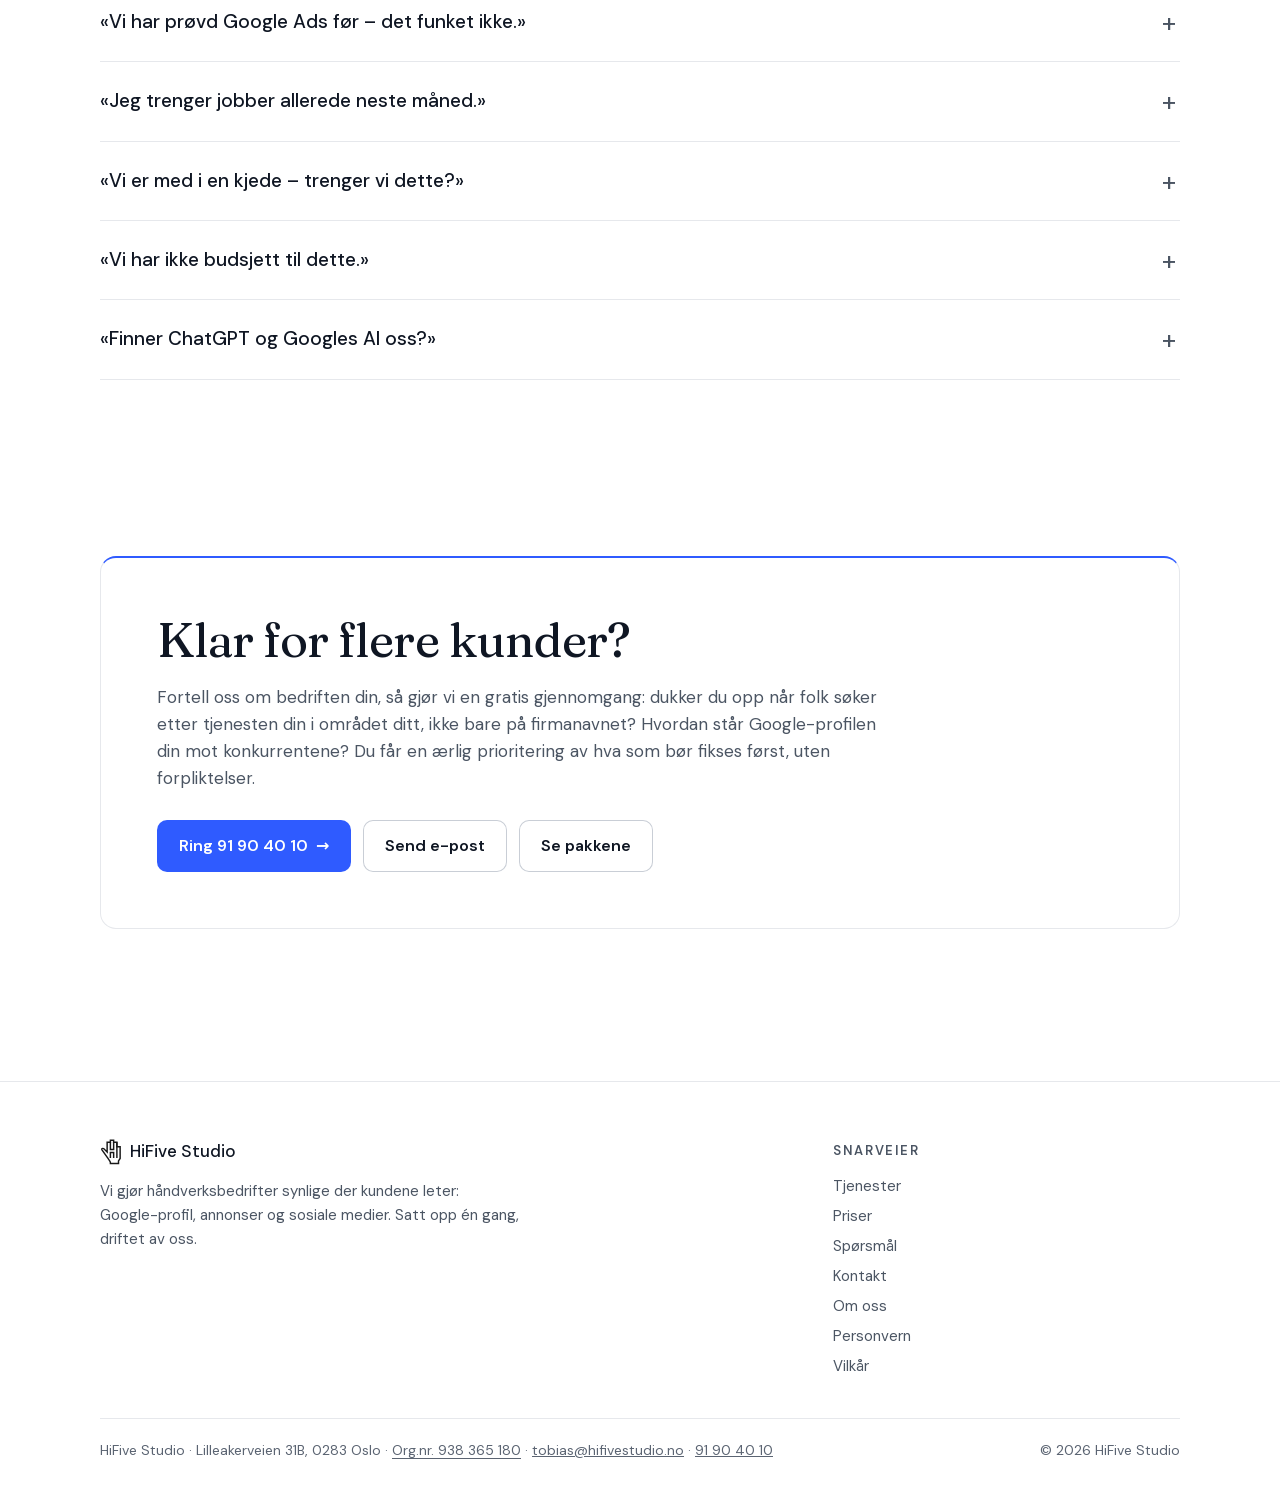
==== commit 322a1675: "N5: lys Visionmedia-retning, kort som kan åpnes, ui.js, lokale fonter, og.png, JSON-LD, sitemap Co-A" ====
--- a/index.html
+++ b/index.html
@@ -1,5 +1,5 @@
 <!doctype html>
-<html lang="no">
+<html lang="nb">
 <head>
 <meta charset="utf-8">
 <meta name="viewport" content="width=device-width,initial-scale=1">
@@ -12,10 +12,18 @@
 <meta property="og:url" content="https://hifivestudio.no/">
 <meta property="og:site_name" content="HiFive Studio">
 <meta property="og:locale" content="nb_NO">
-<meta name="twitter:card" content="summary">
+<meta property="og:image" content="https://hifivestudio.no/img/og.png">
+<meta property="og:image:width" content="1200">
+<meta property="og:image:height" content="630">
+<meta name="twitter:card" content="summary_large_image">
+<meta name="twitter:image" content="https://hifivestudio.no/img/og.png">
+<script type="application/ld+json">{"@context":"https://schema.org","@type":"ProfessionalService","name":"HiFive Studio",
+"url":"https://hifivestudio.no/","telephone":"+4791904010","email":"tobias@hifivestudio.no",
+"address":{"@type":"PostalAddress","streetAddress":"Lilleakerveien 31B","postalCode":"0283","addressLocality":"Oslo","addressCountry":"NO"},
+"areaServed":"NO","founder":{"@type":"Person","name":"Tobias Svendsen"},"sameAs":[]}</script>
 <meta name="theme-color" content="#0b0c0e">
 <link rel="icon" href="/img/favicon.svg" type="image/svg+xml">
-<link rel="preconnect" href="https://fonts.googleapis.com"><link rel="preconnect" href="https://fonts.gstatic.com" crossorigin><link href="https://fonts.googleapis.com/css2?family=DM+Sans:opsz,wght@9..40,400;9..40,500;9..40,600&family=Fraunces:ital,opsz,wght@0,9..144,400;1,9..144,400&display=swap" rel="stylesheet">
+<link rel="preload" href="/fonts/dm-sans.woff2" as="font" type="font/woff2" crossorigin><link rel="preload" href="/fonts/fraunces-400.woff2" as="font" type="font/woff2" crossorigin>
 <link rel="stylesheet" href="/style.css">
 </head>
 <body>
@@ -35,11 +43,11 @@
 <section class="hero"><svg class="hero-hand" aria-hidden="true" viewBox="100 90 265 320" fill="none" stroke="currentColor" stroke-width="1.2"><path d="M185,250 L185,130 L225,130 L225,105 L265,105 L265,130 L305,130 L305,185 L345,185 L345,330 L325,360 L325,392 L225,392 L225,380 C225,366 211.3,351.9 200,335.4 L121,223 C113,211 126,201 142,208 L185,250 Z"/><path d="M225,130 L225,220 L265,220 L265,130"/><path d="M305,130 L305,325"/><path d="M225,325 L225,255 L265,255 L265,325"/></svg><div class="wrap hero-grid">
   <div>
     <div class="eyebrow">Gratis gjennomgang</div>
-    <h1 style="margin-top:18px">Kundene dine googler. Vi sørger for at de finner deg.</h1>
-    <p class="lead">Vi setter opp Google-annonsene, landingssiden og sporingen for håndverkerbedrifter, og drifter alt videre. Du tar telefonen. Fast månedspris, ingen bindingstid, og annonsebudsjettet betaler du rett til Google.</p>
+    <h1 style="margin-top:18px">Flere rørleggerjobber fra Google.</h1>
+    <p class="lead">Vi setter opp Google-profil, annonser og landingsside for rørleggere, og sender henvendelsene rett på mobilen.</p>
     <div class="hero-actions">
-      <a class="btn" href="/kontakt">Be om gratis gjennomgang</a>
-      <a class="link" href="tel:+4791904010">Eller ring 91 90 40 10</a>
+      <a class="btn" href="/kontakt">Be om gratis gjennomgang <span class="btn-arrow" aria-hidden="true">→</span></a>
+      <a class="btn ghost" href="#slik">Se hvordan vi jobber ↓</a>
     </div>
     <p class="hero-trust">Tobias Svendsen · rørlegger i 14 år · Org.nr 938 365 180</p>
   </div>
@@ -70,80 +78,86 @@
   </div>
 </aside>
 </div></section>
-
 <script src="/js/bysok.js" defer></script>
 
-<section id="helsesjekk"><div class="wrap">
-  <div class="sec-head"><h2>Slik ser en helsesjekk ut</h2><p class="lead">Fem punkter, med tall fra ditt område. Slik ser resultatet ut. Tallene er typiske for et rørleggerfirma i en mellomstor by.</p></div>
+<section class="stripe" aria-label="Kort om oss"><div class="wrap stripe-grid">
+  <div class="stat" data-reveal><b>14 år</b><span>som rørlegger</span></div><div class="stat" data-reveal><b>60 byer</b><span>med Googles søketall</span></div><div class="stat" data-reveal><b>1 virkedag</b><span>maks svartid på henvendelser</span></div><div class="stat" data-reveal><b>1 bedrift</b><span>per område</span></div>
+</div></section>
+
+<section class="alt"><div class="wrap">
+  <div class="sec-head" data-reveal><h2>Kjenner du deg igjen?</h2></div>
+  <ol class="pain"><li class="card" data-reveal><span class="pain-n">1</span><p>Konkurrenten ligger øverst på «rørlegger + byen din», ikke du.</p></li><li class="card" data-reveal><span class="pain-n">2</span><p>Jobbene kommer ujevnt, og det meste via folk du kjenner.</p></li><li class="card" data-reveal><span class="pain-n">3</span><p>Nettsiden er fra 2016, eller den finnes ikke.</p></li><li class="card" data-reveal><span class="pain-n">4</span><p>Du vet ikke hva markedsføring koster, eller om det lønner seg.</p></li><li class="card" data-reveal><span class="pain-n">5</span><p>Du prøvde Google Ads selv. Det ble dyrt og stille.</p></li></ol>
+</div></section>
+
+<section id="tjenester"><div class="wrap">
+  <div class="sec-head" data-reveal><h2>Slik hjelper vi rørleggere</h2><p class="lead">Du trenger ikke alt. Vi setter sammen det som passer, og drifter det videre.</p></div>
+  <div class="grid g2"><details class="card xcard" id="google-profil" data-reveal><summary><span class="xcard-head"><h3>Google-profil og omtaler</h3><ul class="dots"><li>Profilen satt opp og verifisert</li><li>Riktig kategori, område og åpningstider</li><li>Samme navn og telefon på 1881, Gule Sider og Proff</li><li>Fast rutine for å be om omtaler</li></ul></span><svg class="chev" aria-hidden="true" viewBox="0 0 20 20" fill="none" stroke="currentColor" stroke-width="1.6"><path d="M5 8l5 5 5-5"/></svg></summary><div class="xcard-body"><div class="xcard-inner"><div><h4>Slik foregår det</h4><p>Vi går gjennom profilen slik den står i dag, retter det som er feil og fyller ut det som mangler. Du godkjenner før noe endres.</p><h4>Pris</h4><p>Inngår i Synlig: 1.490 kr/mnd og 4.900 kr i oppsett. Ingen binding.</p><a class="link" href="/priser-og-pakker#synlig">Se pakken →</a></div></div></div></details><details class="card xcard" id="google-ads" data-reveal><summary><span class="xcard-head"><h3>Google-annonser</h3><ul class="dots"><li>Søkekampanje bygget og driftet av oss</li><li>Søkeord for tjenestene og området ditt</li><li>Annonsekontoen står i ditt navn</li><li>Vi tar ingen prosent av budsjettet</li></ul></span><svg class="chev" aria-hidden="true" viewBox="0 0 20 20" fill="none" stroke="currentColor" stroke-width="1.6"><path d="M5 8l5 5 5-5"/></svg></summary><div class="xcard-body"><div class="xcard-inner"><div><h4>Slik foregår det</h4><p>Vi starter med det folk faktisk søker etter der du jobber, og justerer løpende. De første 30 dagene lærer Google hvem som er riktig kunde.</p><h4>Pris</h4><p>Inngår i Kundebooking: 5.900 kr/mnd og 9.900 kr i oppsett. Annonsebudsjettet betaler du rett til Google.</p><a class="link" href="/priser-og-pakker#kundebooking">Se pakken →</a></div></div></div></details><details class="card xcard" id="landingsside" data-reveal><summary><span class="xcard-head"><h3>Landingsside og varsel</h3><ul class="dots"><li>En side laget for mobil</li><li>Skjema som spør om det du trenger å vite</li><li>SMS og e-post med en gang</li><li>Du ringer tilbake mens kunden venter</li></ul></span><svg class="chev" aria-hidden="true" viewBox="0 0 20 20" fill="none" stroke="currentColor" stroke-width="1.6"><path d="M5 8l5 5 5-5"/></svg></summary><div class="xcard-body"><div class="xcard-inner"><div><h4>Slik foregår det</h4><p>Vi skriver teksten ut fra det kundene dine søker etter, og kobler skjemaet til mobilen din. Du leser gjennom før det går live.</p><h4>Pris</h4><p>Inngår i Kundebooking: 5.900 kr/mnd og 9.900 kr i oppsett.</p><a class="link" href="/priser-og-pakker#kundebooking">Se pakken →</a></div></div></div></details><details class="card xcard" id="rapport" data-reveal><summary><span class="xcard-head"><h3>Rapport i kroner</h3><ul class="dots"><li>Hva som er brukt</li><li>Hvor mange som tok kontakt</li><li>Hva hver henvendelse kostet</li><li>Ingen klikk og visninger</li></ul></span><svg class="chev" aria-hidden="true" viewBox="0 0 20 20" fill="none" stroke="currentColor" stroke-width="1.6"><path d="M5 8l5 5 5-5"/></svg></summary><div class="xcard-body"><div class="xcard-inner"><div><h4>Slik foregår det</h4><p>Du får rapporten hver måned i Kundebooking og hver uke i Eksklusiv. Tall du kan ta en beslutning på.</p><h4>Pris</h4><p>Inngår i Kundebooking (5.900 kr/mnd) og oppover.</p><a class="link" href="/priser-og-pakker#kundebooking">Se pakken →</a></div></div></div></details></div>
+</div></section>
+
+<section class="alt"><div class="wrap">
+  <div class="sec-head" data-reveal><h2>Tilpasset det dere gjør mest</h2><p class="lead">Folk søker forskjellig etter et nytt bad og etter en lekkasje. Kampanjen bygges etter det.</p></div>
+  <div class="grid g3"><div class="card" data-reveal><span class="ex">Store jobber, lang beslutning</span><h3 style="margin-top:14px">Bad og våtrom</h3><ul class="dots"><li>Folk leter i ukevis før de ringer</li><li>Bilder av egne bad avgjør mye</li><li>Omtaler som nevner bad veier tungt</li><li>Annonsene må stå hele perioden, ikke én uke</li></ul></div><div class="card" data-reveal><span class="ex">Sesong og sammenligning</span><h3 style="margin-top:14px">Varme og varmepumpe</h3><ul class="dots"><li>Søkene øker når det blir kaldt</li><li>Folk sammenligner pris og merke</li><li>Egen side for varmepumpe treffer bedre enn forsiden</li><li>Service før vinteren er en egen jobb å synes på</li></ul></div><div class="card" data-reveal><span class="ex">Raske beslutninger</span><h3 style="margin-top:14px">Service og akutt</h3><ul class="dots"><li>Folk ringer den første som svarer</li><li>Telefonnummeret må stå øverst på mobil</li><li>Åpningstider og akutt på Google-profilen</li><li>Annonser på kveld og helg kan være verdt det</li></ul></div></div>
+</div></section>
+
+<section><div class="wrap"><div class="cta">
+  <h2>Klar for flere jobber?</h2>
+  <p>Fortell oss om bedriften din, så gjør vi en gratis gjennomgang: dukker du opp når folk søker etter tjenesten din i området ditt, ikke bare på firmanavnet? Hvordan står Google-profilen din mot konkurrentene? Du får en ærlig prioritering av hva som bør fikses først, uten forpliktelser.</p>
+  <div class="cta-actions"><a class="btn" href="tel:+4791904010">Ring 91 90 40 10 <span class="btn-arrow" aria-hidden="true">→</span></a><a class="btn ghost" href="mailto:tobias@hifivestudio.no?subject=Gratis%20gjennomgang&amp;body=Hei%20Tobias%21%0A%0AJeg%20er%20interessert%20i%20%C3%A5%20h%C3%B8re%20mer%20om%20en%20gratis%20gjennomgang.%0A%0AFirma%3A%0ABy/omr%C3%A5de%3A%0ATelefon%3A%0A%0AMvh">Send e-post</a><a class="btn ghost" href="/priser-og-pakker">Se pakkene</a></div>
+</div></div></section>
+
+<section id="slik"><div class="wrap">
+  <div class="sec-head" data-reveal><h2>Slik kommer du i gang</h2><p class="lead">Ingen pakke før diagnosen. Vi jobber som en rørlegger på befaring: se først, foreslå etterpå.</p></div>
+  <ol class="tidslinje"><li data-reveal><span class="tid">Dag 1</span><h3>Gratis gjennomgang</h3><p>Vi ser hvordan du ligger an på Google i dag, med tall fra ditt område. Du får tre ting du kan fikse selv, uansett.</p></li><li data-reveal><span class="tid">Uke 1</span><h3>Oppsett</h3><p>Google-profil, sporing og landingsside. Du bruker under en time på oppstarten.</p></li><li data-reveal><span class="tid">Uke 2</span><h3>Annonser live</h3><p>Kampanjen går. Henvendelsene kommer rett på mobilen.</p></li><li data-reveal><span class="tid">Hver måned</span><h3>Rapport i kroner</h3><p>Brukt, henvendelser og pris per henvendelse. Vi justerer ut fra det.</p></li></ol>
+</div></section>
+
+<section id="helsesjekk" class="alt"><div class="wrap">
+  <div class="sec-head" data-reveal><h2>Slik ser en helsesjekk ut</h2><p class="lead">Fem punkter, med tall fra ditt område. Tallene under er typiske for et rørleggerfirma i en mellomstor by.</p></div>
   <ol class="health">
-    <li class="hcard"><div class="hcard-top"><span class="hnum">H1</span><span class="ex">Eksempel</span></div><h3>Søketall</h3><div class="hval">100–1 000</div><div class="hunit">søk i måneden på «rørlegger + din by»</div><p>Hvor mange i byen din som leter etter det du gjør, hver måned.</p></li><li class="hcard"><div class="hcard-top"><span class="hnum">H2</span><span class="ex">Eksempel</span></div><h3>Hva en ny kunde koster</h3><div class="hval">1 000–5 000 kr</div><div class="hunit">per henvendelse via Google (anslag)</div><p>Klikkprisen i ditt område regnet om til kroner per henvendelse. Her: ca. 25–100 kr per klikk.</p></li><li class="hcard"><div class="hcard-top"><span class="hnum">H3</span><span class="ex">Eksempel</span></div><h3>Mot de tre øverste</h3><div class="hval">0 mot 150</div><div class="hunit">Google-omtaler, mot nr. 1 på kartet</div><p>Du mot de tre øverste i søket, punkt for punkt: omtaler, egen side, telefon, bilder av egne jobber.</p></li><li class="hcard"><div class="hcard-top"><span class="hnum">H4</span><span class="ex">Eksempel</span></div><h3>AI-synlighet</h3><div class="hval">Svak</div><div class="hunit">lite for ChatGPT og Googles AI å lese (anslag)</div><p>Om firmaet har det AI-tjenestene henter fra: komplett profil, omtaler og like opplysninger overalt.</p></li><li class="hcard"><div class="hcard-top"><span class="hnum">H5</span><span class="ex">Eksempel</span></div><h3>Hva bør fikses først</h3><div class="hval">2 ulike</div><div class="hunit">telefonnumre på Google og nettsiden</div><p>Tre konkrete tiltak sortert etter effekt. De du kan gjøre selv i dag, får du gratis.</p></li>
+    <li class="hcard xcard" data-reveal><details id="h1"><summary><div class="hcard-top"><span class="hnum">H1</span><span style="display:flex;gap:10px;align-items:center"><span class="ex">Eksempel</span><svg class="chev" aria-hidden="true" viewBox="0 0 20 20" fill="none" stroke="currentColor" stroke-width="1.6"><path d="M5 8l5 5 5-5"/></svg></span></div><h3>Søketall</h3><div class="hval">100–1 000</div><div class="hunit">søk i måneden på «rørlegger + din by»</div></summary><div class="xcard-body"><div class="xcard-inner"><div><p>Hvor mange i byen din som leter etter det du gjør, hver måned.</p><h4>Hvorfor dette teller</h4><p>Søker få folk etter det du gjør, er annonser bortkastet. Søker mange, taper du kunder hver måned du ikke vises.</p><h4>Hva vi gjør med det</h4><p>Vi henter tallene for byen din fra Googles søkeordplanlegger, for «rørlegger» og for «baderom».</p><h4>Dette kan du gjøre selv i dag</h4><p>Søk «rørlegger» og byen din i et privat nettleservindu, og se hvem som kommer opp.</p></div></div></div></details></li><li class="hcard xcard" data-reveal><details id="h2"><summary><div class="hcard-top"><span class="hnum">H2</span><span style="display:flex;gap:10px;align-items:center"><span class="ex">Eksempel</span><svg class="chev" aria-hidden="true" viewBox="0 0 20 20" fill="none" stroke="currentColor" stroke-width="1.6"><path d="M5 8l5 5 5-5"/></svg></span></div><h3>Hva en ny kunde koster</h3><div class="hval">1 000–5 000 kr</div><div class="hunit">per henvendelse via Google (anslag)</div></summary><div class="xcard-body"><div class="xcard-inner"><div><p>Klikkprisen i ditt område regnet om til kroner per henvendelse. Her: ca. 25–100 kr per klikk.</p><h4>Hvorfor dette teller</h4><p>Du må vite hva en kunde koster før du bruker en krone på annonser.</p><h4>Hva vi gjør med det</h4><p>Vi regner klikkprisen i ditt område om til kroner per henvendelse. Det er et anslag, og det står det.</p><h4>Dette kan du gjøre selv i dag</h4><p>Tenk gjennom hva én badjobb er verdt for deg. Det er tallet vi regner mot.</p></div></div></div></details></li><li class="hcard xcard" data-reveal><details id="h3"><summary><div class="hcard-top"><span class="hnum">H3</span><span style="display:flex;gap:10px;align-items:center"><span class="ex">Eksempel</span><svg class="chev" aria-hidden="true" viewBox="0 0 20 20" fill="none" stroke="currentColor" stroke-width="1.6"><path d="M5 8l5 5 5-5"/></svg></span></div><h3>Mot de tre øverste</h3><div class="hval">0 mot 150</div><div class="hunit">Google-omtaler, mot nr. 1 på kartet</div></summary><div class="xcard-body"><div class="xcard-inner"><div><p>Du mot de tre øverste i søket, punkt for punkt: omtaler, egen side, telefon, bilder av egne jobber.</p><h4>Hvorfor dette teller</h4><p>Omtalene er det første både Google og kundene ser.</p><h4>Hva vi gjør med det</h4><p>Vi sammenligner deg med de tre øverste, punkt for punkt: omtaler, egen side, telefon og bilder av egne jobber.</p><h4>Dette kan du gjøre selv i dag</h4><p>Send én SMS med lenke til Google-omtale til de fem siste kundene dine.</p></div></div></div></details></li><li class="hcard xcard" data-reveal><details id="h4"><summary><div class="hcard-top"><span class="hnum">H4</span><span style="display:flex;gap:10px;align-items:center"><span class="ex">Eksempel</span><svg class="chev" aria-hidden="true" viewBox="0 0 20 20" fill="none" stroke="currentColor" stroke-width="1.6"><path d="M5 8l5 5 5-5"/></svg></span></div><h3>AI-synlighet</h3><div class="hval">Svak</div><div class="hunit">lite for ChatGPT og Googles AI å lese (anslag)</div></summary><div class="xcard-body"><div class="xcard-inner"><div><p>Om firmaet har det AI-tjenestene henter fra: komplett profil, omtaler og like opplysninger overalt.</p><h4>Hvorfor dette teller</h4><p>Flere spør ChatGPT og Googles AI om råd. De anbefaler firmaer de har noe å lese om.</p><h4>Hva vi gjør med det</h4><p>Vi sjekker om du har det de leser fra: komplett profil, omtaler og like opplysninger overalt. Vi lover ingen plassering.</p><h4>Dette kan du gjøre selv i dag</h4><p>Sjekk at telefonnummeret er det samme på Google, nettsiden og 1881.</p></div></div></div></details></li><li class="hcard xcard" data-reveal><details id="h5"><summary><div class="hcard-top"><span class="hnum">H5</span><span style="display:flex;gap:10px;align-items:center"><span class="ex">Eksempel</span><svg class="chev" aria-hidden="true" viewBox="0 0 20 20" fill="none" stroke="currentColor" stroke-width="1.6"><path d="M5 8l5 5 5-5"/></svg></span></div><h3>Hva bør fikses først</h3><div class="hval">2 ulike</div><div class="hunit">telefonnumre på Google og nettsiden</div></summary><div class="xcard-body"><div class="xcard-inner"><div><p>Tre konkrete tiltak sortert etter effekt. De du kan gjøre selv i dag, får du gratis.</p><h4>Hvorfor dette teller</h4><p>Du har ikke tid til alt. Rekkefølgen avgjør hva du får igjen.</p><h4>Hva vi gjør med det</h4><p>Vi sorterer tre tiltak etter effekt, og sier hvilke du kan gjøre selv.</p><h4>Dette kan du gjøre selv i dag</h4><p>Det første tiltaket er nesten alltid gratis. Det får du uansett.</p></div></div></div></details></li>
   </ol>
 </div></section>
 
-<section class="me"><div class="wrap"><div class="me-text">
-    <span class="eyebrow">Hvem du snakker med</span>
-    <p class="me-quote">Rørlegger i 14 år. Jeg vet hvordan kundene finner dere, for jeg har vært på den andre siden.</p>
-    <p class="muted">Tobias Svendsen, HiFive Studio · <a class="link" href="/om-oss">Om oss</a></p>
-  </div></div></section>
-
-<section id="tjenester"><div class="wrap">
-  <div class="sec-head"><h2>Dette gjør vi</h2><p class="lead">Du trenger ikke alt. Vi setter sammen det som passer bedriften din, og drifter det videre.</p></div>
-  <div class="grid g3">
-    <div class="card"><h3>Google Bedriftsprofil</h3><p>Profilen din på Google Maps og Søk blir satt opp, verifisert og holdt aktiv, så du dukker opp når folk i området søker. Og når ChatGPT eller Googles AI anbefaler rørleggere, er det denne profilen de leser.</p></div><div class="card"><h3>Google Ads og Meta-annonser</h3><p>Vi bygger og drifter annonsene som vises når folk i området ditt søker etter det du gjør. Annonsebudsjettet betaler du rett til Google. Vi tar ingen prosent.</p></div><div class="card"><h3>Landingsside som gir henvendelser</h3><p>En side laget for én ting: at den som klikker tar kontakt. Kort, mobilvennlig, med skjema som kvalifiserer kunden.</p></div><div class="card"><h3>Varsel under 30 sekunder</h3><p>Du får SMS og e-post med navn, telefon og hva det gjelder under 30 sekunder etter at skjemaet er sendt.</p></div><div class="card"><h3>Sosiale medier</h3><p>Vi skriver innleggene og driver Facebook og Instagram. Du sender bilder fra jobbene. Vi tar resten.</p></div><div class="card"><h3>Økonomisk rapport</h3><p>Tallene i kroner, ikke klikk og visninger: hva som er brukt, hvor mange henvendelser det ga, og hva hver kostet.</p></div>
-  </div>
-</div></section>
-
-<section><div class="wrap">
-  <div class="sec-head"><h2>Slik jobber vi</h2><p class="lead">Ingen pakke før diagnosen. Vi jobber som en rørlegger på befaring: se først, foreslå etterpå.</p></div>
-  <div class="steps">
-    <div>
-      <div class="step"><div class="num">1</div><div><h3>Gratis gjennomgang</h3><p>Vi ser hvordan bedriften din ser ut på Google i dag: hvor mange som søker etter bad i ditt område, hva et klikk koster der, og hvem som ligger øverst. Tall, ikke gjetting.</p></div></div><div class="step"><div class="num">2</div><div><h3>Tre råd du kan gjøre selv</h3><p>Du får tre konkrete ting du kan fikse i dag – gratis, uansett om du bruker oss etterpå.</p></div></div><div class="step"><div class="num">3</div><div><h3>En meny, ikke en pakke</h3><p>Vi foreslår det som passer, og sier høyt hva du ikke trenger. Halvparten trenger bare det billigste.</p></div></div><div class="step"><div class="num">4</div><div><h3>Rapport i kroner</h3><p>Brukt, henvendelser, pris per henvendelse. Ingen klikk og visninger – tall du kan ta en beslutning på.</p></div></div>
-    </div>
-    <figure>
-      <img src="/img/rapport.webp" alt="Eksempel på ukesrapport fra HiFive Studio" width="1344" height="752" loading="lazy">
-      <figcaption>Eksempel: illustrasjon av ukesrapporten, ikke ekte tall. Din rapport viser hva du brukte, hvor mange som tok kontakt og hva hver henvendelse kostet.</figcaption>
-    </figure>
-  </div>
-</div></section>
-
-<section><div class="wrap">
-  <div class="sec-head"><h2>Priser og pakker</h2><p class="lead">Fast månedspris, ingen bindingstid. Annonsebudsjettet betaler du rett til Google og Meta. Vi tar ingen prosent.</p></div>
+<section class="alt" id="priser"><div class="wrap">
+  <div class="sec-head" data-reveal><h2>Priser og pakker</h2><p class="lead">Fast månedspris, ingen bindingstid. Annonsebudsjettet betaler du rett til Google og Meta. Vi tar ingen prosent.</p></div>
   <div class="prices">
-    <div class="price"><h3>Synlig</h3><div class="meta">For deg under 4 mill. i omsetning</div><div class="amt">1.490 kr/mnd</div><div class="meta">Oppsett 4.900 kr · ingen annonser</div>
+    <div class="price" data-reveal><h3>Synlig</h3><div class="meta">For deg under 4 mill. i omsetning</div><div class="amt">1.490 kr/mnd</div><div class="meta">Oppsett 4.900 kr · ingen annonser</div>
       <ul><li>Google Bedriftsprofil</li><li>Gule Sider, 1881, Proff, Mittanbud</li><li>QR og rutine for anmeldelser</li><li>Kvartalsvis gjennomgang</li></ul></div>
-    <div class="price pop"><span class="tag">Mest populær</span><h3>Kundebooking</h3><div class="meta">4–8 mill. i omsetning</div><div class="amt">5.900 kr/mnd</div><div class="meta">Oppsett 9.900 kr · annonsebudsjett fra 12.000 kr</div>
+    <div class="price pop" data-reveal><span class="tag">Mest populær</span><h3>Kundebooking</h3><div class="meta">4–8 mill. i omsetning</div><div class="amt">5.900 kr/mnd</div><div class="meta">Oppsett 9.900 kr · annonsebudsjett fra 12.000 kr</div>
       <ul><li>Alt i Synlig</li><li>Google Ads bygget og driftet</li><li>Landingsside og varsel på SMS</li><li>Eksklusivt i ditt område</li></ul></div>
-    <div class="price"><h3>Eksklusiv</h3><div class="meta">8–15 mill. i omsetning</div><div class="amt">9.900 kr/mnd</div><div class="meta">Oppsett 14.900 kr · annonsebudsjett fra 18.000 kr</div>
+    <div class="price" data-reveal><h3>Eksklusiv</h3><div class="meta">8–15 mill. i omsetning</div><div class="amt">9.900 kr/mnd</div><div class="meta">Oppsett 14.900 kr · annonsebudsjett fra 18.000 kr</div>
       <ul><li>Alt i Kundebooking</li><li>To områder</li><li>Google + Meta-annonser</li><li>Ukentlig rapport</li></ul></div>
-    <div class="price"><h3>Pro</h3><div class="meta">15 mill.+ i omsetning</div><div class="amt">fra 14.900 kr/mnd</div><div class="meta">Oppsett etter avtale · budsjett fra 25.000 kr</div>
+    <div class="price" data-reveal><h3>Pro</h3><div class="meta">15 mill.+ i omsetning</div><div class="amt">fra 14.900 kr/mnd</div><div class="meta">Oppsett etter avtale · budsjett fra 25.000 kr</div>
       <ul><li>Alt i Eksklusiv</li><li>Flere områder</li><li>Månedlig strategimøte</li><li>Egen kontaktperson</li></ul></div>
   </div>
+  <p class="fotnote">Annonsebudsjettet betaler du rett til Google.</p>
   <ul class="trust"><li>Org.nr. 938 365 180</li><li>Ingen binding</li><li>Du eier alt: domene, nettside og Google-profil</li></ul>
   <p style="margin-top:28px"><a class="link" href="/priser-og-pakker">Se alle priser og pakker →</a></p>
 </div></section>
 
 <section id="faq"><div class="wrap">
-  <div class="sec-head"><h2>Spørsmål, besvart.</h2></div>
-  <div class="faq"><details><summary>Hva er HiFive Studio?</summary><p>Vi sørger for at folk som skal pusse opp havner hos deg, og bare deg. Vi kjører annonsene, lager siden de lander på, og sender henvendelsen rett på mobilen din sekunder etter at den kommer inn. Tobias som driver HiFive er rørlegger med 14 år i faget, så vi kjenner bransjen fra innsiden.</p></details>
-<details><summary>Hvorfor anbefaler dere minst 3 måneder med annonsering?</summary><p>Fordi Google og Meta må lære hvem som er riktig kunde for deg. Måned 1 samler systemet data og finner ut hvilke søk og hvilke folk som faktisk fører til jobber. Da er henvendelsene færre og dyrere. Måned 2 begynner vi å kutte det som ikke virker og legge pengene der de gir resultat. Måned 3 er kampanjen innkjørt, og det er da du ser hva den faktisk kan levere. Stopper du etter fire uker, betaler du for læringen uten å få gevinsten. Derfor anbefaler vi 90 dager. Men vi har ingen bindingstid, og du kan si opp når du vil.</p></details>
-<details><summary>Hvor mange henvendelser kan jeg forvente?</summary><p>Regnestykket er enkelt: et klikk på relevante søkeord koster typisk 20–40 kr i Norge, og omtrent 2–3 av 100 som klikker tar faktisk kontakt. Med 12.000 kr i annonsebudsjett får du rundt 350–450 klikk, som gir 8–12 kvalifiserte henvendelser i måneden. Første måned ligger normalt lavere mens kampanjen lærer hvem som er riktig kunde for deg. Det er et regnestykke, ikke et løfte. Det eneste vi garanterer står her: gir kampanjen færre enn 6 kvalifiserte henvendelser i perioden dag 31 til dag 90, refunderer vi oppsettet på Kundebooking og Eksklusiv. De første 30 dagene er datainnsamling og teller ikke med. Forutsetter annonsebudsjett fra 12.000 kr/mnd (Kundebooking) eller 18.000 kr/mnd (Eksklusiv) i hele perioden.</p></details>
-<details><summary>Hva er en kvalifisert henvendelse, og er det bindingstid?</summary><p>En kvalifisert henvendelse er en person med ekte navn og telefonnummer som svarer, innenfor ditt område, som eier boligen eller bestemmer, og som vil ha jobben gjort innen seks måneder. Feil nummer, selgere og folk utenfor området teller ikke. Du betaler fast pris, uten tillegg per henvendelse, uansett hvor mange du får. Og nei, det er ingen bindingstid og ingen oppsigelsestid: du kan si opp fra måned til måned. Vi jobber med én bedrift per område, så du konkurrerer aldri mot en annen av våre kunder om de samme henvendelsene.</p></details>
-<details><summary>Hva er annonsebudsjett, og hvor går pengene?</summary><p>Annonsebudsjettet er pengene som kjøper selve visningene på Google og Facebook. Når noen søker etter «bad renovering» i ditt område, er det en auksjon om hvem som vises øverst, og annonsebudsjettet er det du byr med. Du betaler kun når noen faktisk klikker seg inn til deg. 100 % av annonsebudsjettet går til Google og Meta, ikke til oss. Kontoen står i ditt navn med ditt kort, du betaler dem direkte, og du ser hver eneste krone i ditt eget dashbord. De fleste norske byråer tar 10–20 % av annonsebudsjettet i tillegg til månedsprisen. Det gjør ikke vi. Du betaler kun fastprisen. Den dekker at vi bygger kampanjen, skriver annonsene, lager landingssiden, setter opp varslingen og justerer alt løpende. To separate regninger, ingen skjulte påslag.</p></details></div>
+  <div class="sec-head" data-reveal><h2>Spørsmål, besvart.</h2></div>
+  <div class="faq"><details><summary>Kan dere garantere flere jobber?</summary><div class="xcard-body"><div class="xcard-inner"><p>Nei. Ingen kan det, og de som sier det lyver. Det vi garanterer er oppsettet, målingen – og på Kundebooking og Eksklusiv et minimum av kvalifiserte henvendelser i perioden dag 31–90. Får du færre enn 6, refunderer vi oppsettet.</p></div></div></details>
+<details><summary>Hva skjer om jeg vil slutte?</summary><div class="xcard-body"><div class="xcard-inner"><p>Du sier opp når du vil. Det er ingen bindingstid og ingen oppsigelsestid. Annonsekontoen står i ditt navn med ditt kort, og domene, nettside og Google-profil eier du. Alt blir med deg.</p></div></div></details>
+<details><summary>Hva er HiFive Studio?</summary><div class="xcard-body"><div class="xcard-inner"><p>Målet er at folk som skal pusse opp havner hos deg, og bare deg. Vi kjører annonsene, lager siden de lander på, og sender henvendelsen rett på mobilen din sekunder etter at den kommer inn. Tobias som driver HiFive er rørlegger med 14 år i faget, så vi kjenner bransjen fra innsiden.</p></div></div></details>
+<details><summary>Hvorfor anbefaler dere minst 3 måneder med annonsering?</summary><div class="xcard-body"><div class="xcard-inner"><p>Fordi Google og Meta må lære hvem som er riktig kunde for deg. Måned 1 samler systemet data og finner ut hvilke søk og hvilke folk som faktisk fører til jobber. Da er henvendelsene færre og dyrere. Måned 2 begynner vi å kutte det som ikke virker og legge pengene der de gir resultat. Måned 3 er kampanjen innkjørt, og det er da du ser hva den faktisk kan levere. Stopper du etter fire uker, betaler du for læringen uten å få gevinsten. Derfor anbefaler vi 90 dager. Men vi har ingen bindingstid, og du kan si opp når du vil.</p></div></div></details>
+<details><summary>Hvor mange henvendelser kan jeg forvente?</summary><div class="xcard-body"><div class="xcard-inner"><p>Regnestykket er enkelt: et klikk på relevante søkeord koster typisk 20–40 kr i Norge, og omtrent 2–3 av 100 som klikker tar faktisk kontakt. Med 12.000 kr i annonsebudsjett får du rundt 350–450 klikk, som gir 8–12 kvalifiserte henvendelser i måneden. Første måned ligger normalt lavere mens kampanjen lærer hvem som er riktig kunde for deg. Det er et regnestykke, ikke et løfte. Det eneste vi garanterer står her: gir kampanjen færre enn 6 kvalifiserte henvendelser i perioden dag 31 til dag 90, refunderer vi oppsettet på Kundebooking og Eksklusiv. De første 30 dagene er datainnsamling og teller ikke med. Forutsetter annonsebudsjett fra 12.000 kr/mnd (Kundebooking) eller 18.000 kr/mnd (Eksklusiv) i hele perioden.</p></div></div></details>
+<details><summary>Hva er en kvalifisert henvendelse, og er det bindingstid?</summary><div class="xcard-body"><div class="xcard-inner"><p>En kvalifisert henvendelse er en person med ekte navn og telefonnummer som svarer, innenfor ditt område, som eier boligen eller bestemmer, og som vil ha jobben gjort innen seks måneder. Feil nummer, selgere og folk utenfor området teller ikke. Du betaler fast pris, uten tillegg per henvendelse, uansett hvor mange du får. Og nei, det er ingen bindingstid og ingen oppsigelsestid: du kan si opp fra måned til måned. Vi jobber med én bedrift per område, så du konkurrerer aldri mot en annen av våre kunder om de samme henvendelsene.</p></div></div></details>
+<details><summary>Hva er annonsebudsjett, og hvor går pengene?</summary><div class="xcard-body"><div class="xcard-inner"><p>Annonsebudsjettet er pengene som kjøper selve visningene på Google og Facebook. Når noen søker etter «bad renovering» i ditt område, er det en auksjon om hvem som vises øverst, og annonsebudsjettet er det du byr med. Du betaler kun når noen faktisk klikker seg inn til deg. 100 % av annonsebudsjettet går til Google og Meta, ikke til oss. Kontoen står i ditt navn med ditt kort, du betaler dem direkte, og du ser hver eneste krone i ditt eget dashbord. De fleste norske byråer tar 10–20 % av annonsebudsjettet i tillegg til månedsprisen. Det gjør ikke vi. Du betaler kun fastprisen. Den dekker at vi bygger kampanjen, skriver annonsene, lager landingssiden, setter opp varslingen og justerer alt løpende. To separate regninger, ingen skjulte påslag.</p></div></div></details></div>
   <div class="eyebrow faq-sub">Det vi oftest får høre på telefon</div>
-  <div class="faq"><details><summary>«Vi har prøvd Google Ads før – det funket ikke.»</summary><p>Da er spørsmålet: hva ble målt? De fleste får satt opp en kampanje uten sporing, og så vet ingen om det var annonsene som sviktet eller om ingen så etter. Vi sporer hvert anrop og hvert skjema fra annonsene, og du ser tallene hver uke – i kroner, ikke klikk.</p></details>
-<details><summary>«Kan dere garantere resultater?»</summary><p>Nei. Ingen kan det, og de som sier det lyver. Det vi garanterer er oppsettet, målingen – og på Kundebooking og Eksklusiv et minimum av kvalifiserte henvendelser i perioden dag 31–90. Får du færre enn 6, refunderer vi oppsettet.</p></details>
-<details><summary>«Jeg trenger jobber allerede neste måned.»</summary><p>Da er Google Ads på bad feil produkt for deg, og det sier vi heller nå enn etterpå. Henvendelsene kommer fra måned én, men et bad er en beslutning folk bruker to til seks måneder på – signerte jobber ser du i måned tre til seks. Trenger du omsetning raskt, starter vi med Synlig (Google-profilen) eller ingenting.</p></details>
-<details><summary>«Vi er med i en kjede – trenger vi dette?»</summary><p>Kanskje ikke. Spør kjeden hva de gjør lokalt: kjører de annonser på «baderom» i byen din med ditt telefonnummer, eller stopper det ved en profilside? Gjør kjeden jobben, trenger du oss ikke – og det sier vi. Gjør de det ikke, konkurrerer du mot naboen om de samme kundene.</p></details>
-<details><summary>«Vi har ikke budsjett til dette.»</summary><p>Da er det enda viktigere å bruke det lille på riktig sted. Det billigste som virker er nesten gratis: Google-profilen din, riktig satt opp – det er Synlig til 1 490 kr i måneden, uten annonser. Annonser kan vente til det er penger til det. Halvparten av dem vi snakker med trenger bare det billigste, og det sier vi rett ut.</p></details>
-<details><summary>«Finner ChatGPT og Googles AI oss?»</summary><p>Det finnes ikke noe AI-triks, og vi lover ingen plassering. ChatGPT og Googles AI-modus anbefaler rørleggere ut fra det de kan lese: en komplett Google-profil med riktig kategori og område, mange og ferske anmeldelser, en nettside som svarer på spørsmål, og samme navn, adresse og telefon overalt. Det er nøyaktig det Synlig setter opp – og vi måler hvor mange som finner deg den veien.</p></details></div>
+  <div class="faq"><details><summary>«Vi har prøvd Google Ads før – det funket ikke.»</summary><div class="xcard-body"><div class="xcard-inner"><p>Da er spørsmålet: hva ble målt? De fleste får satt opp en kampanje uten sporing, og så vet ingen om det var annonsene som sviktet eller om ingen så etter. Vi sporer hvert anrop og hvert skjema fra annonsene, og du ser tallene hver uke – i kroner, ikke klikk.</p></div></div></details>
+<details><summary>«Jeg trenger jobber allerede neste måned.»</summary><div class="xcard-body"><div class="xcard-inner"><p>Da er Google Ads på bad feil produkt for deg, og det sier vi heller nå enn etterpå. Henvendelsene kommer fra måned én, men et bad er en beslutning folk bruker to til seks måneder på – signerte jobber ser du i måned tre til seks. Trenger du omsetning raskt, starter vi med Synlig (Google-profilen) eller ingenting.</p></div></div></details>
+<details><summary>«Vi er med i en kjede – trenger vi dette?»</summary><div class="xcard-body"><div class="xcard-inner"><p>Kanskje ikke. Spør kjeden hva de gjør lokalt: kjører de annonser på «baderom» i byen din med ditt telefonnummer, eller stopper det ved en profilside? Gjør kjeden jobben, trenger du oss ikke – og det sier vi. Gjør de det ikke, konkurrerer du mot naboen om de samme kundene.</p></div></div></details>
+<details><summary>«Vi har ikke budsjett til dette.»</summary><div class="xcard-body"><div class="xcard-inner"><p>Da er det enda viktigere å bruke det lille på riktig sted. Det billigste som virker er nesten gratis: Google-profilen din, riktig satt opp – det er Synlig til 1 490 kr i måneden, uten annonser. Annonser kan vente til det er penger til det. Halvparten av dem vi snakker med trenger bare det billigste, og det sier vi rett ut.</p></div></div></details>
+<details><summary>«Finner ChatGPT og Googles AI oss?»</summary><div class="xcard-body"><div class="xcard-inner"><p>Det finnes ikke noe AI-triks, og vi lover ingen plassering. ChatGPT og Googles AI-modus anbefaler rørleggere ut fra det de kan lese: en komplett Google-profil med riktig kategori og område, mange og ferske anmeldelser, en nettside som svarer på spørsmål, og samme navn, adresse og telefon overalt. Det er nøyaktig det Synlig setter opp – og vi måler hvor mange som finner deg den veien.</p></div></div></details></div>
 </div></section>
 <section><div class="wrap"><div class="cta">
   <h2>Klar for flere kunder?</h2>
   <p>Fortell oss om bedriften din, så gjør vi en gratis gjennomgang: dukker du opp når folk søker etter tjenesten din i området ditt, ikke bare på firmanavnet? Hvordan står Google-profilen din mot konkurrentene? Du får en ærlig prioritering av hva som bør fikses først, uten forpliktelser.</p>
-  <div class="cta-actions"><a class="btn" href="tel:+4791904010">Ring 91 90 40 10</a><a class="btn ghost" href="mailto:tobias@hifivestudio.no?subject=Gratis%20gjennomgang&amp;body=Hei%20Tobias%21%0A%0AJeg%20er%20interessert%20i%20%C3%A5%20h%C3%B8re%20mer%20om%20en%20gratis%20gjennomgang.%0A%0AFirma%3A%0ABy/omr%C3%A5de%3A%0ATelefon%3A%0A%0AMvh">Send e-post</a><a class="btn ghost" href="/priser-og-pakker">Se pakkene</a></div>
+  <div class="cta-actions"><a class="btn" href="tel:+4791904010">Ring 91 90 40 10 <span class="btn-arrow" aria-hidden="true">→</span></a><a class="btn ghost" href="mailto:tobias@hifivestudio.no?subject=Gratis%20gjennomgang&amp;body=Hei%20Tobias%21%0A%0AJeg%20er%20interessert%20i%20%C3%A5%20h%C3%B8re%20mer%20om%20en%20gratis%20gjennomgang.%0A%0AFirma%3A%0ABy/omr%C3%A5de%3A%0ATelefon%3A%0A%0AMvh">Send e-post</a><a class="btn ghost" href="/priser-og-pakker">Se pakkene</a></div>
 </div></div></section>
 
 </main>
+<div class="sticky-cta" id="sticky"><a class="btn" href="tel:+4791904010">Ring 91 90 40 10</a><a class="btn ghost" href="mailto:tobias@hifivestudio.no?subject=Gratis%20gjennomgang&amp;body=Hei%20Tobias%21%0A%0AJeg%20er%20interessert%20i%20%C3%A5%20h%C3%B8re%20mer%20om%20en%20gratis%20gjennomgang.%0A%0AFirma%3A%0ABy/omr%C3%A5de%3A%0ATelefon%3A%0A%0AMvh">Send e-post</a></div>
 <footer>
   <div class="wrap">
     <div class="foot">
@@ -165,10 +179,11 @@
       </div>
     </div>
     <div class="legal">
-      <span>HiFive Studio · Lilleakerveien 31B, 0283 Oslo · Org.nr. 938 365 180 · <a href="mailto:tobias@hifivestudio.no?subject=Gratis%20gjennomgang&amp;body=Hei%20Tobias%21%0A%0AJeg%20er%20interessert%20i%20%C3%A5%20h%C3%B8re%20mer%20om%20en%20gratis%20gjennomgang.%0A%0AFirma%3A%0ABy/omr%C3%A5de%3A%0ATelefon%3A%0A%0AMvh">tobias@hifivestudio.no</a> · <a href="tel:+4791904010">91 90 40 10</a></span>
+      <span>HiFive Studio · Lilleakerveien 31B, 0283 Oslo · <a class="orgnr" href="https://virksomhet.brreg.no/nb/oppslag/enheter/938365180">Org.nr. 938 365 180</a> · <a href="mailto:tobias@hifivestudio.no?subject=Gratis%20gjennomgang&amp;body=Hei%20Tobias%21%0A%0AJeg%20er%20interessert%20i%20%C3%A5%20h%C3%B8re%20mer%20om%20en%20gratis%20gjennomgang.%0A%0AFirma%3A%0ABy/omr%C3%A5de%3A%0ATelefon%3A%0A%0AMvh">tobias@hifivestudio.no</a> · <a href="tel:+4791904010">91 90 40 10</a></span>
       <span>© 2026 HiFive Studio</span>
     </div>
   </div>
 </footer>
+<script src="/js/ui.js" defer></script>
 </body>
 </html>
--- a/style.css
+++ b/style.css
@@ -1,14 +1,20 @@
+/* N5 27.10: fonter fra egen server (/fonts/, latin) – ingen forespørsel til Google Fonts fra besøkende */
+@font-face{font-family:"DM Sans";font-style:normal;font-weight:400 600;font-display:swap;src:url(/fonts/dm-sans.woff2) format("woff2")}
+@font-face{font-family:"Fraunces";font-style:normal;font-weight:400;font-display:swap;src:url(/fonts/fraunces-400.woff2) format("woff2")}
+@font-face{font-family:"Fraunces";font-style:italic;font-weight:400;font-display:swap;src:url(/fonts/fraunces-400-italic.woff2) format("woff2")}
 :root{
-  --bg:#0b0c0e;
-  --ink:rgba(246,243,240,.9);
-  --ink-soft:rgba(246,243,240,.66);
-  --ink-mute:rgba(246,243,240,.56);
-  --line:rgba(246,243,240,.12);
-  --glass:rgba(246,243,240,.04);
+  /* N5 27.10: lys side (Visionmedia-retning). Hero-kortet overstyrer til mørkt under .report */
+  --bg:#ffffff;
+  --bg-alt:#f6f7f9;
+  --ink:#0f1623;
+  --ink-soft:#4b5563;
+  --ink-mute:#5b6472;
+  --line:#e6e8ec;
+  --glass:#ffffff;
   --blue:#2f5bff;
   --blue-hi:#4b73ff;
-  --blue-ink:#8aa4ff;
-  --radius:14px;
+  --blue-ink:#2f5bff;
+  --radius:16px;   /* N5: kort 16 px, knapper 10 px */
   --max:1120px;
   --serif:"Fraunces",Georgia,"Times New Roman",serif;
 }
@@ -27,9 +33,9 @@
 .nav{position:sticky;top:16px;z-index:10;margin:16px auto 0;max-width:min(860px,calc(100vw - 32px));
   display:flex;align-items:center;justify-content:space-between;gap:12px;
   padding:8px 8px 8px 16px;border:1px solid var(--line);border-radius:14px;
-  background:rgba(20,21,26,.72);backdrop-filter:blur(14px);-webkit-backdrop-filter:blur(14px)}
+  background:rgba(255,255,255,.86);backdrop-filter:blur(14px);-webkit-backdrop-filter:blur(14px)}
 .logo{display:flex;align-items:center;gap:8px;text-decoration:none;font-weight:500;font-size:17px;white-space:nowrap}
-.logo img{width:22px;height:26px;filter:invert(1) opacity(.9)}
+.logo img{width:22px;height:26px;opacity:.9}   /* N5: svart på lys side (var invert for mørk side) */
 .nav-links{display:flex;align-items:center;gap:4px;list-style:none;margin:0;padding:0}
 .nav-links a{display:block;padding:8px 12px;border-radius:9px;text-decoration:none;font-size:14px;font-weight:500;
   text-transform:uppercase;letter-spacing:.02em;color:var(--ink)}
@@ -37,7 +43,7 @@
 .menu-btn{display:none;background:none;border:1px solid var(--line);color:var(--ink);border-radius:9px;padding:8px 12px;font:inherit;font-size:14px}
 
 /* Buttons */
-.btn{display:inline-flex;align-items:center;justify-content:center;gap:8px;padding:13px 22px;border-radius:8px;border:0;cursor:pointer;font-family:inherit;
+.btn{display:inline-flex;align-items:center;justify-content:center;gap:8px;padding:13px 22px;border-radius:10px;border:0;cursor:pointer;font-family:inherit;
   background:var(--blue);color:#fff;text-decoration:none;font-weight:600;font-size:16px;
   transition:background .15s}
 .btn:hover{background:var(--blue-hi)}
@@ -73,7 +79,7 @@
 .report{border:1px solid var(--line);border-radius:var(--radius);background:#121318;padding:24px;font-size:14px;
   font-variant-numeric:tabular-nums;box-shadow:0 24px 60px rgba(0,0,0,.45)}
 .report-top{display:flex;justify-content:space-between;align-items:center;gap:12px}
-.report-tag{font-size:12px;color:var(--ink-mute)}
+.report-tag{font-size:13px;color:var(--ink-mute)}
 .report-firm{font-family:var(--serif);font-size:24px;line-height:1.2;margin-top:14px}
 .report-date{color:var(--ink-mute);margin-bottom:14px}
 .report dl{margin:0;border-top:1px solid var(--line)}
@@ -95,7 +101,7 @@
 .hcard{border:1px solid var(--line);border-radius:var(--radius);background:var(--glass);padding:20px;display:flex;flex-direction:column}
 .hcard-top{display:flex;justify-content:space-between;align-items:center;margin-bottom:18px}
 .hnum{font-weight:600;font-size:15px;letter-spacing:.04em;color:var(--blue-ink)}
-.ex{font-size:11px;font-weight:600;letter-spacing:.08em;text-transform:uppercase;color:var(--ink-mute);border:1px solid var(--line);border-radius:99px;padding:2px 8px}
+.ex{font-size:13px;font-weight:600;letter-spacing:.08em;text-transform:uppercase;color:var(--ink-mute);border:1px solid var(--line);border-radius:99px;padding:2px 8px}
 .hcard h3{font-size:17px;margin-bottom:12px}
 .hval{font-family:var(--serif);font-size:30px;line-height:1.05;letter-spacing:-.01em;font-variant-numeric:tabular-nums}
 .hunit{font-size:14px;color:var(--ink-soft);margin:4px 0 14px}
@@ -133,7 +139,7 @@
 .prices{display:grid;grid-template-columns:repeat(4,1fr);gap:16px}
 .price{border:1px solid var(--line);border-radius:var(--radius);background:var(--glass);padding:26px;display:flex;flex-direction:column;gap:12px}
 .price.pop{border-color:rgba(47,91,255,.7);box-shadow:0 0 0 1px rgba(47,91,255,.4)}
-.tag{align-self:flex-start;font-size:12px;font-weight:600;letter-spacing:.06em;text-transform:uppercase;background:var(--blue);color:#fff;padding:4px 10px;border-radius:99px}
+.tag{align-self:flex-start;font-size:13px;font-weight:600;letter-spacing:.06em;text-transform:uppercase;background:var(--blue);color:#fff;padding:4px 10px;border-radius:99px}
 .price .amt{font-size:30px;font-weight:600;letter-spacing:-.02em}
 .price .meta{font-size:14px;color:var(--ink-mute)}
 .price ul{margin:4px 0 0;padding-left:18px;color:var(--ink-soft);font-size:15px}
@@ -217,10 +223,127 @@
 .sr{position:absolute;width:1px;height:1px;overflow:hidden;clip:rect(0 0 0 0);white-space:nowrap}
 
 /* N4 27.10: søk i helsesjekk-kortet, tillitslinje */
+[hidden]{display:none !important}   /* f.eks. by-søket uten JS: display:flex skal ikke overstyre hidden */
 .report-sok{display:flex;gap:8px;margin:0 0 18px}
 .report-sok input{flex:1;min-width:0;min-height:44px;padding:0 14px;font:inherit;font-size:16px;color:var(--ink);background:#0b0c0e;border:1px solid var(--line);border-radius:8px}
 .report-sok input:focus{outline:2px solid var(--blue);outline-offset:1px}
 .report-sok .btn{padding:10px 18px}
-.report-kilde{color:var(--ink-mute);font-size:12px;margin:10px 0 0}
+.report-kilde{color:var(--ink-mute);font-size:13px;margin:10px 0 0}
 .report-fix .btn{margin-top:12px;width:100%}
 .hero-trust{margin:22px 0 0;font-size:13px;color:var(--ink-mute)}
+
+/* ---------- N5 27.10: knapper, lenker og kort med liv (rolig ved redusert bevegelse) ---------- */
+.btn,.xcard summary{-webkit-tap-highlight-color:transparent;touch-action:manipulation}
+.btn{min-height:48px;transition:transform .18s cubic-bezier(.2,.7,.2,1),background-color .15s,box-shadow .18s,border-color .15s}
+.btn.small{min-height:0}
+.btn:active{transform:translateY(0) scale(.985)}
+.btn:focus-visible,.link:focus-visible,.nav-links a:focus-visible,.xcard summary:focus-visible,.report-sok input:focus-visible{outline:2px solid var(--blue-hi);outline-offset:3px}
+.btn-arrow{display:inline-block;transition:transform .18s cubic-bezier(.2,.7,.2,1)}
+@media (any-hover:hover){
+  .btn:hover{transform:translateY(-1px);background:var(--blue-hi)}
+  .btn:hover .btn-arrow{transform:translateX(3px)}
+  .btn.ghost:hover{background:transparent;box-shadow:0 0 0 1px #aab1bc inset}
+  .card,.hcard,.price,.step,.pkg{transition:transform .18s cubic-bezier(.2,.7,.2,1),border-color .18s,box-shadow .18s}
+  .card:hover,.hcard:hover,.price:hover,.pkg:hover{border-color:#d3d7de;transform:translateY(-2px);box-shadow:0 12px 30px -18px rgba(15,22,35,.25)}
+}
+/* Nav: understrek som vokser fra venstre, aktiv side alltid understreket, bakgrunn etter scroll */
+.nav-links a:not(.btn){position:relative}
+.nav-links a:not(.btn)::after{content:"";position:absolute;left:12px;right:12px;bottom:4px;height:1px;background:currentColor;
+  transform:scaleX(0);transform-origin:left;transition:transform .16s ease}
+.nav-links a[aria-current="page"]::after{transform:scaleX(1)}
+@media (any-hover:hover){.nav-links a:not(.btn):hover{background:transparent}.nav-links a:not(.btn):hover::after{transform:scaleX(1)}}
+.nav{transition:background-color .2s,box-shadow .2s}
+.nav.scrolled{background:rgba(255,255,255,.96);box-shadow:0 8px 24px -12px rgba(15,22,35,.25)}
+
+/* Kort som kan åpnes («les mer») – <details>, virker uten JS */
+.xcard{padding:0}
+/* Når ett kort er åpent, skal ikke naboen i samme rad strekkes like høyt (tom boks). Lukket: like høye kort. */
+.grid:has(> .xcard[open]),.grid:has(> .xcard > details[open]),.health:has(details[open]){align-items:start}
+.xcard summary{list-style:none;cursor:pointer;display:flex;gap:16px;align-items:flex-start;justify-content:space-between;padding:24px 26px;border-radius:var(--radius)}
+.xcard summary::-webkit-details-marker{display:none}
+.xcard h3{margin:0 0 6px}
+.xcard-ingress{color:var(--ink-soft);margin:0;font-size:16px}
+.chev{flex:none;width:20px;height:20px;margin-top:4px;color:var(--ink-soft);transition:transform .2s ease}
+details[open] > summary .chev{transform:rotate(180deg)}
+.xcard-body{display:grid;grid-template-rows:0fr;transition:grid-template-rows .28s ease}
+details[open] > .xcard-body{grid-template-rows:1fr}
+.xcard-inner{overflow:hidden}
+.xcard-inner > div{padding:0 26px 24px;color:var(--ink-soft);font-size:15px}
+.xcard-inner h4{font-size:13px;letter-spacing:.08em;text-transform:uppercase;color:var(--ink);margin:16px 0 6px;font-weight:600}
+.xcard-inner ul{margin:0;padding-left:18px}
+.xcard-inner p{margin:0}
+.xcard-inner .link{display:inline-block;margin-top:14px;color:var(--ink)}
+.hcard.xcard summary{padding:20px;display:block}
+.hcard.xcard .hcard-top .chev{margin:0}
+.hcard.xcard .xcard-inner > div{padding:0 20px 20px}
+.g3 .xcard:first-child{grid-column:span 2}   /* N5 5.3: ikke seks like kort */
+@media (max-width:980px){.g3 .xcard:first-child{grid-column:auto}}
+
+/* Rolig innsving når man scroller – bare når JS er på (html.js), aldri i heroen */
+html.js [data-reveal]{opacity:0;transform:translateY(10px);transition:opacity .32s ease,transform .32s ease;transition-delay:var(--d,0ms)}
+html.js [data-reveal].in{opacity:1;transform:none}
+
+/* Hero-kortet etter søk */
+.report-dag{color:var(--ink-soft);font-size:14px;margin:10px 0 0}
+.report-igjen{display:inline-block;margin-top:12px;font-size:14px;color:var(--ink-soft);background:none;border:0;padding:0;cursor:pointer;text-decoration:underline;text-underline-offset:3px;font-family:inherit}
+@media (min-width:981px){.report{min-height:var(--hkort-h,0)}}
+
+/* Fast bunnlinje på mobil (skjult på desktop) */
+.sticky-cta{display:none}
+@media (max-width:760px){
+  .sticky-cta{position:fixed;left:0;right:0;bottom:0;z-index:20;display:flex;gap:8px;padding:10px 12px calc(10px + env(safe-area-inset-bottom));
+    background:rgba(255,255,255,.96);border-top:1px solid var(--line);backdrop-filter:blur(10px);-webkit-backdrop-filter:blur(10px);
+    transform:translateY(110%);transition:transform .22s ease}
+  .sticky-cta.vis{transform:none}
+  .sticky-cta .btn{flex:1;min-height:48px;padding:10px}
+}
+
+/* Redusert bevegelse: alt rolig, ingen løft eller krymp */
+@media (prefers-reduced-motion:reduce){
+  *,*::before,*::after{transition-duration:.01ms !important;animation-duration:.01ms !important;scroll-behavior:auto !important}
+  .btn:hover,.btn:active,.card:hover,.hcard:hover,.price:hover,.pkg:hover{transform:none !important}
+  html.js [data-reveal]{opacity:1;transform:none}
+}
+.hcard .xcard-inner p{border-top:0;padding-top:0;margin:0;font-size:15px;color:var(--ink-soft)}
+.hcard .xcard-inner > div > p:first-child{padding-top:12px;border-top:1px solid var(--line);margin-bottom:4px}
+.hcard summary{list-style:none;cursor:pointer}
+.pkg-more > summary{list-style:none;cursor:pointer;font-weight:600;color:var(--ink);padding:10px 0;display:flex;justify-content:space-between;align-items:center}
+.pkg-more > summary::-webkit-details-marker{display:none}
+.legal a.orgnr{text-decoration:underline;text-underline-offset:3px}
+details.lukker > .xcard-body{grid-template-rows:0fr !important}
+details.lukker > summary .chev{transform:none}
+/* N5: ::details-content-varianten er ikke brukt – grid-trikset virker i alle nettlesere og trenger ingen feature-test */
+
+/* ---------- N5: lys side – seksjoner, hero-kortet mørkt som et «instrument» ---------- */
+body{background:var(--bg)}
+section.alt{background:var(--bg-alt)}
+.report{--bg:#0b0c0e;--ink:rgba(246,243,240,.92);--ink-soft:rgba(246,243,240,.72);--ink-mute:rgba(246,243,240,.66);
+  --line:rgba(246,243,240,.12);--glass:rgba(246,243,240,.04);--blue-ink:#8aa4ff;color:var(--ink);box-shadow:0 30px 60px -30px rgba(15,22,35,.55)}
+.report .btn.ghost{box-shadow:0 0 0 1px var(--line) inset}
+.card,.hcard,.price,.pkg{background:#fff;border-color:var(--line)}
+.btn.ghost{color:var(--ink);box-shadow:0 0 0 1px #c9ced6 inset}
+.hero-hand{opacity:.16}
+/* tallstripe */
+.stripe{padding:28px 0;border-top:1px solid var(--line);border-bottom:1px solid var(--line)}
+.stripe-grid{display:grid;grid-template-columns:repeat(4,1fr);gap:16px}
+.stat b{display:block;font-family:var(--serif);font-weight:400;font-size:clamp(28px,3.2vw,38px);line-height:1.1;color:var(--ink)}
+.stat span{color:var(--ink-mute);font-size:15px}
+/* «Kjenner du deg igjen?» */
+.pain{list-style:none;margin:0;padding:0;display:grid;grid-template-columns:repeat(5,1fr);gap:14px}
+.pain .card{padding:22px}
+.pain-n{display:inline-grid;place-items:center;width:30px;height:30px;border-radius:50%;background:var(--blue);color:#fff;font-weight:600;font-size:14px}
+.pain p{margin:14px 0 0;color:var(--ink);font-size:16px}
+/* punktlister med blå prikk */
+ul.dots{list-style:none;margin:10px 0 0;padding:0}
+ul.dots li{position:relative;padding-left:18px;margin:6px 0;color:var(--ink-soft);font-size:15px}
+ul.dots li::before{content:"";position:absolute;left:0;top:.62em;width:6px;height:6px;border-radius:50%;background:var(--blue)}
+/* tidslinje «Slik kommer du i gang» */
+.tidslinje{list-style:none;margin:0;padding:0;display:grid;grid-template-columns:repeat(4,1fr);gap:16px;counter-reset:t}
+.tidslinje li{border-top:2px solid var(--blue);padding-top:16px}
+.tid{display:block;font-size:13px;font-weight:600;letter-spacing:.08em;text-transform:uppercase;color:var(--blue)}
+.tidslinje h3{margin:8px 0 6px}
+.tidslinje p{color:var(--ink-soft);margin:0;font-size:15px}
+.fotnote{color:var(--ink-mute);font-size:14px;margin:18px 0 0}
+.faq details > .xcard-body{display:grid}
+@media (max-width:980px){.pain{grid-template-columns:repeat(2,1fr)}.tidslinje{grid-template-columns:1fr 1fr}.stripe-grid{grid-template-columns:1fr 1fr}}
+@media (max-width:760px){.pain,.tidslinje{grid-template-columns:1fr}}
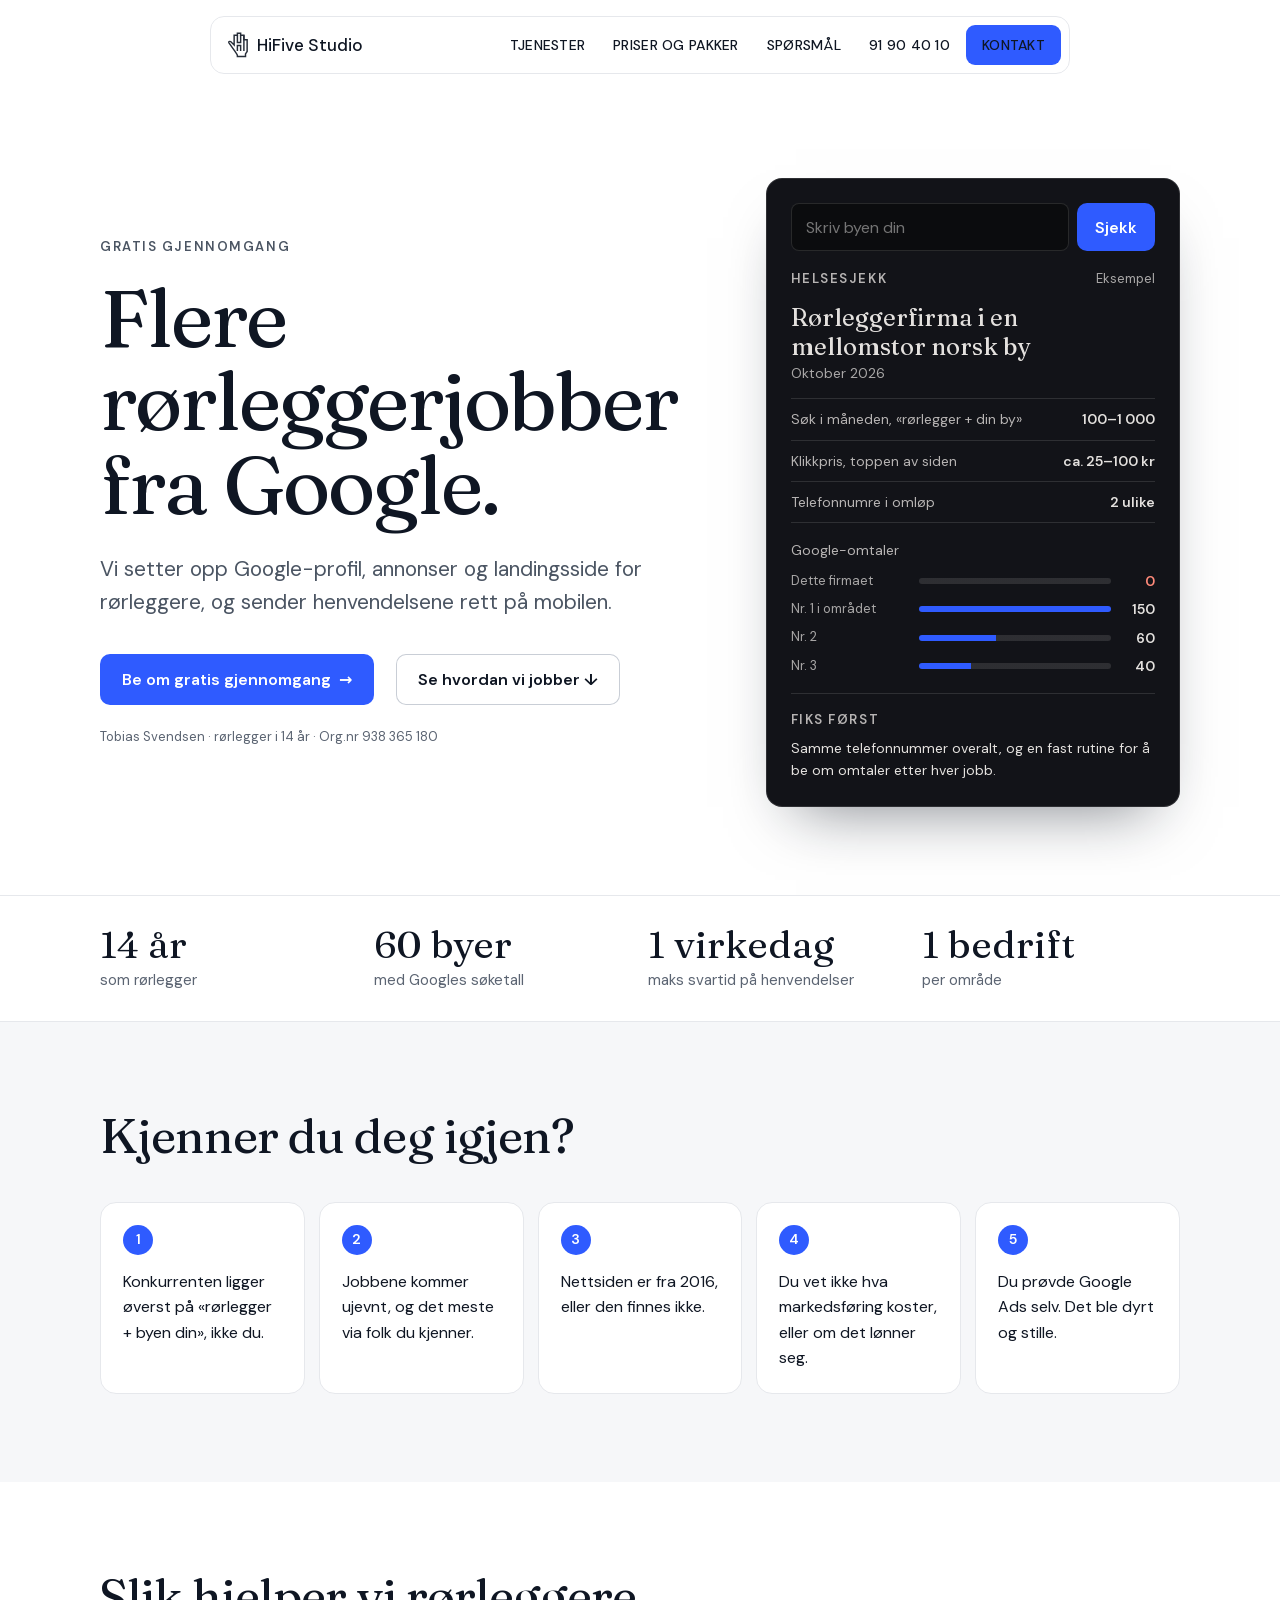
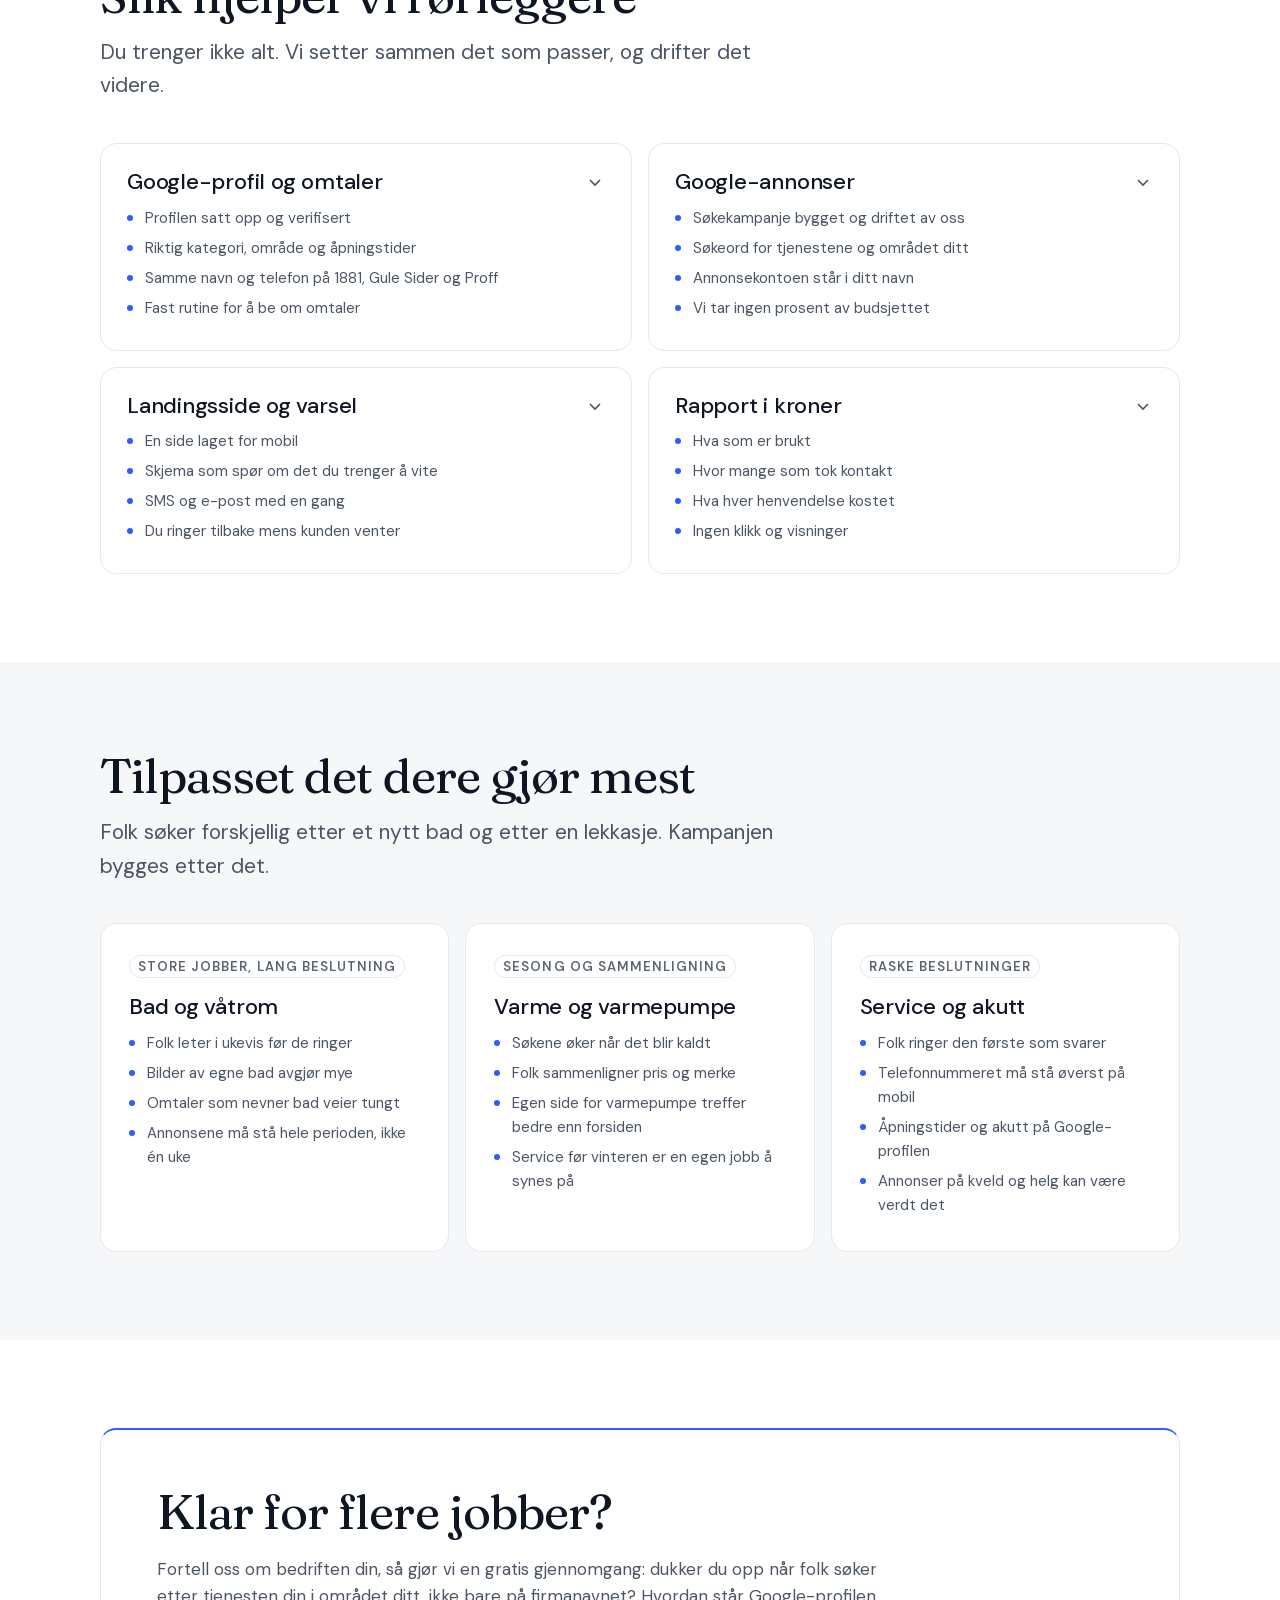
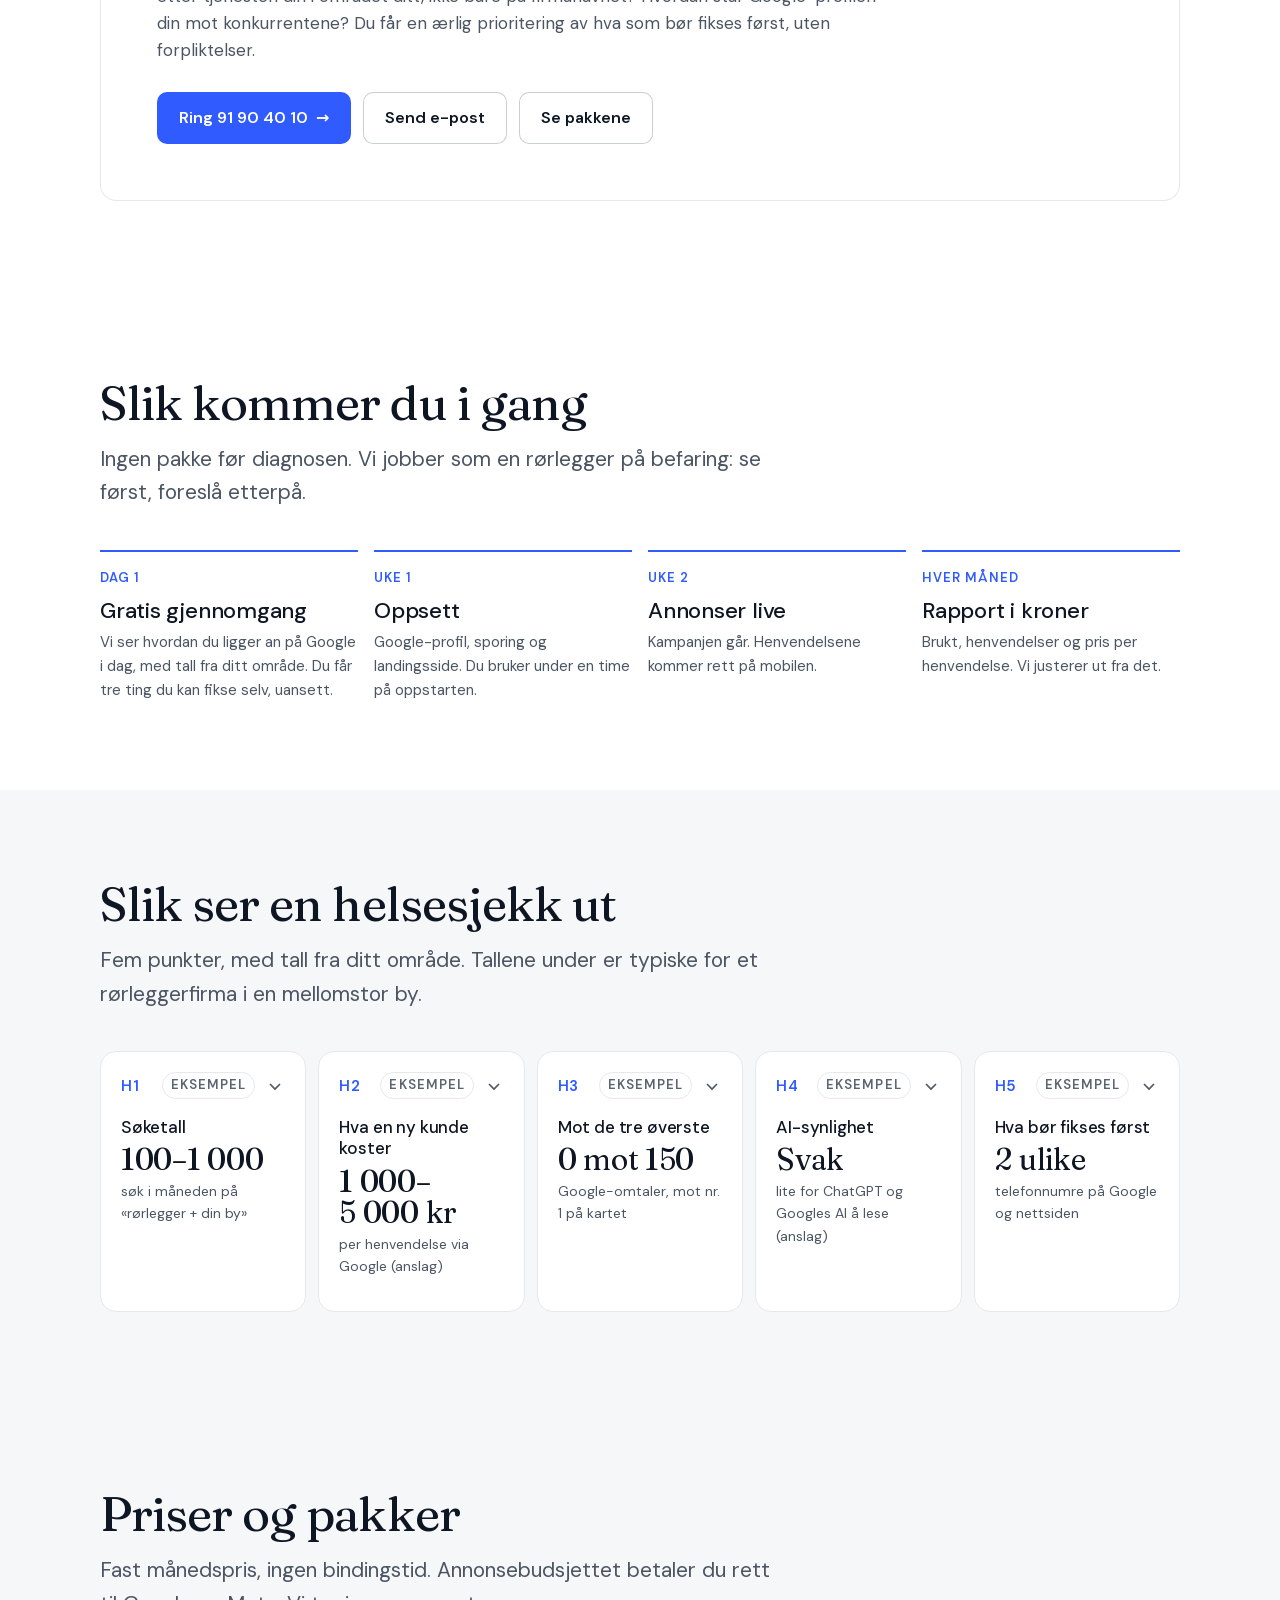
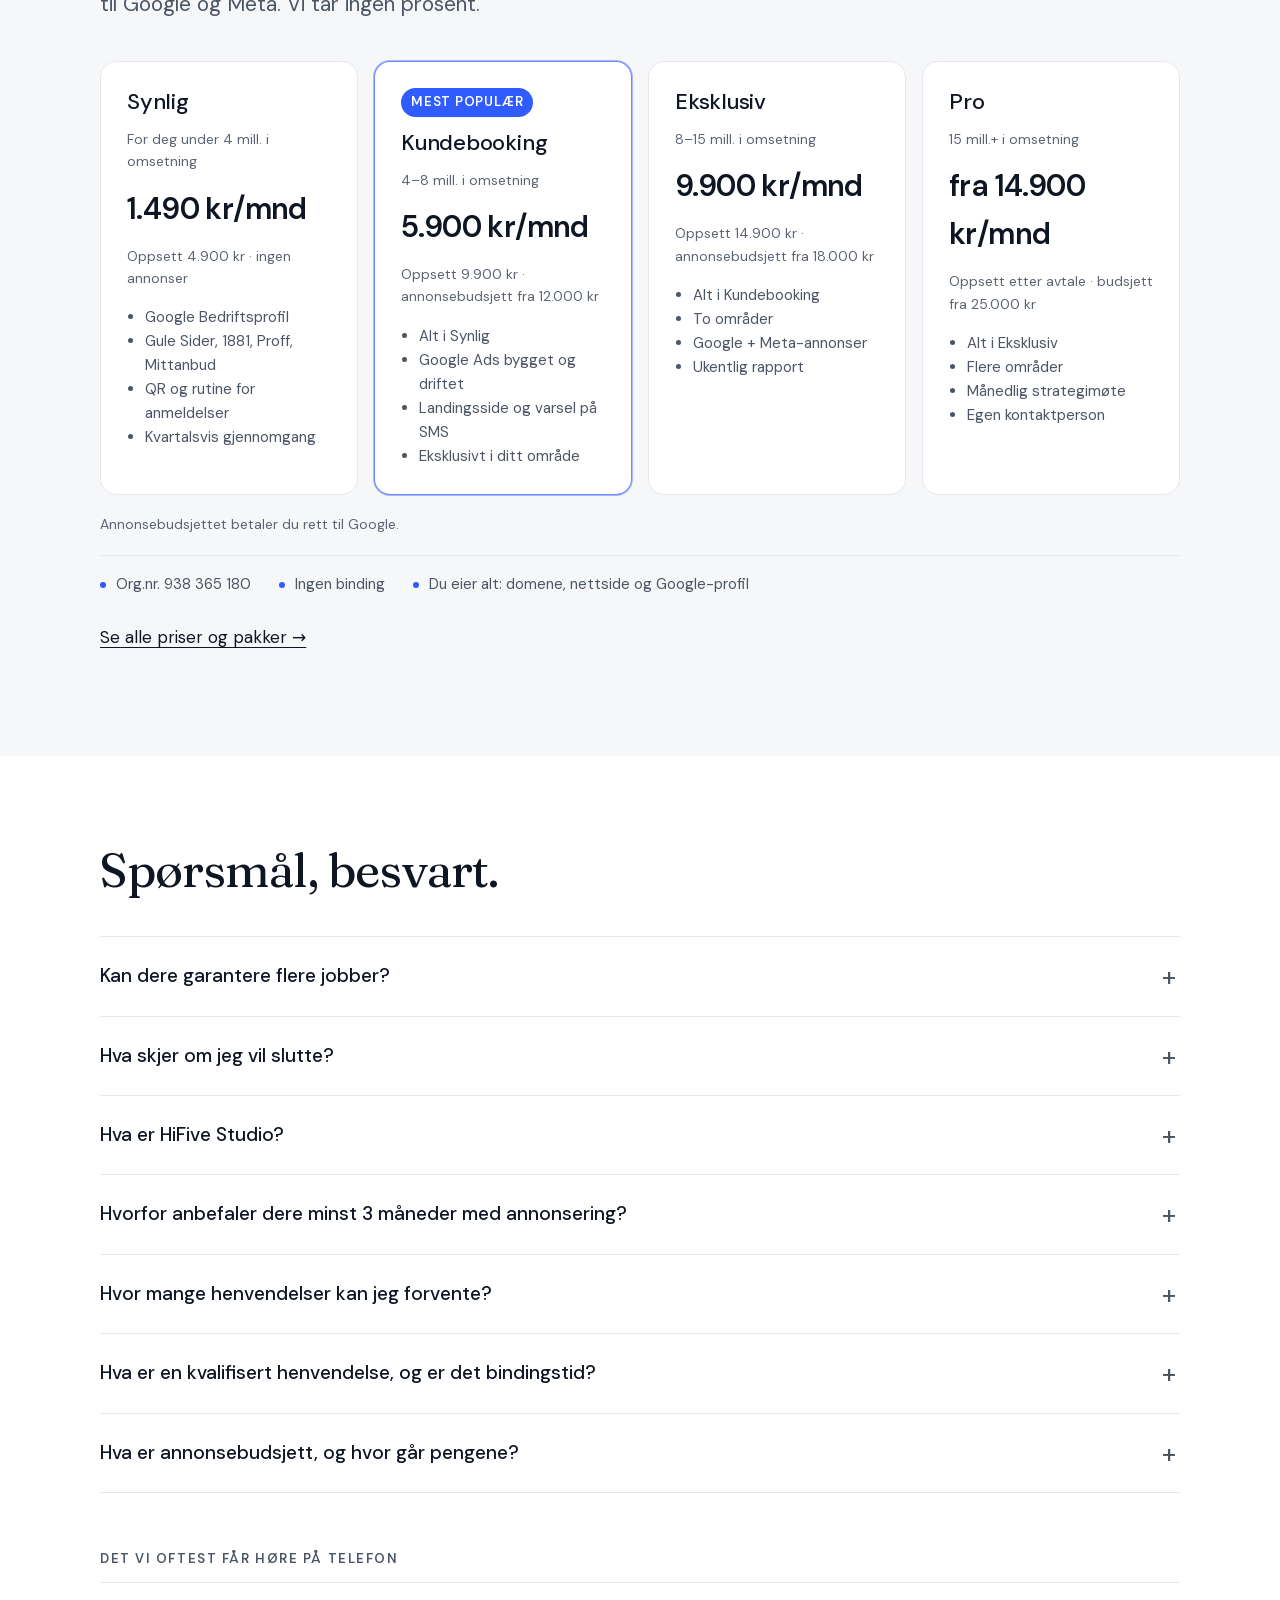
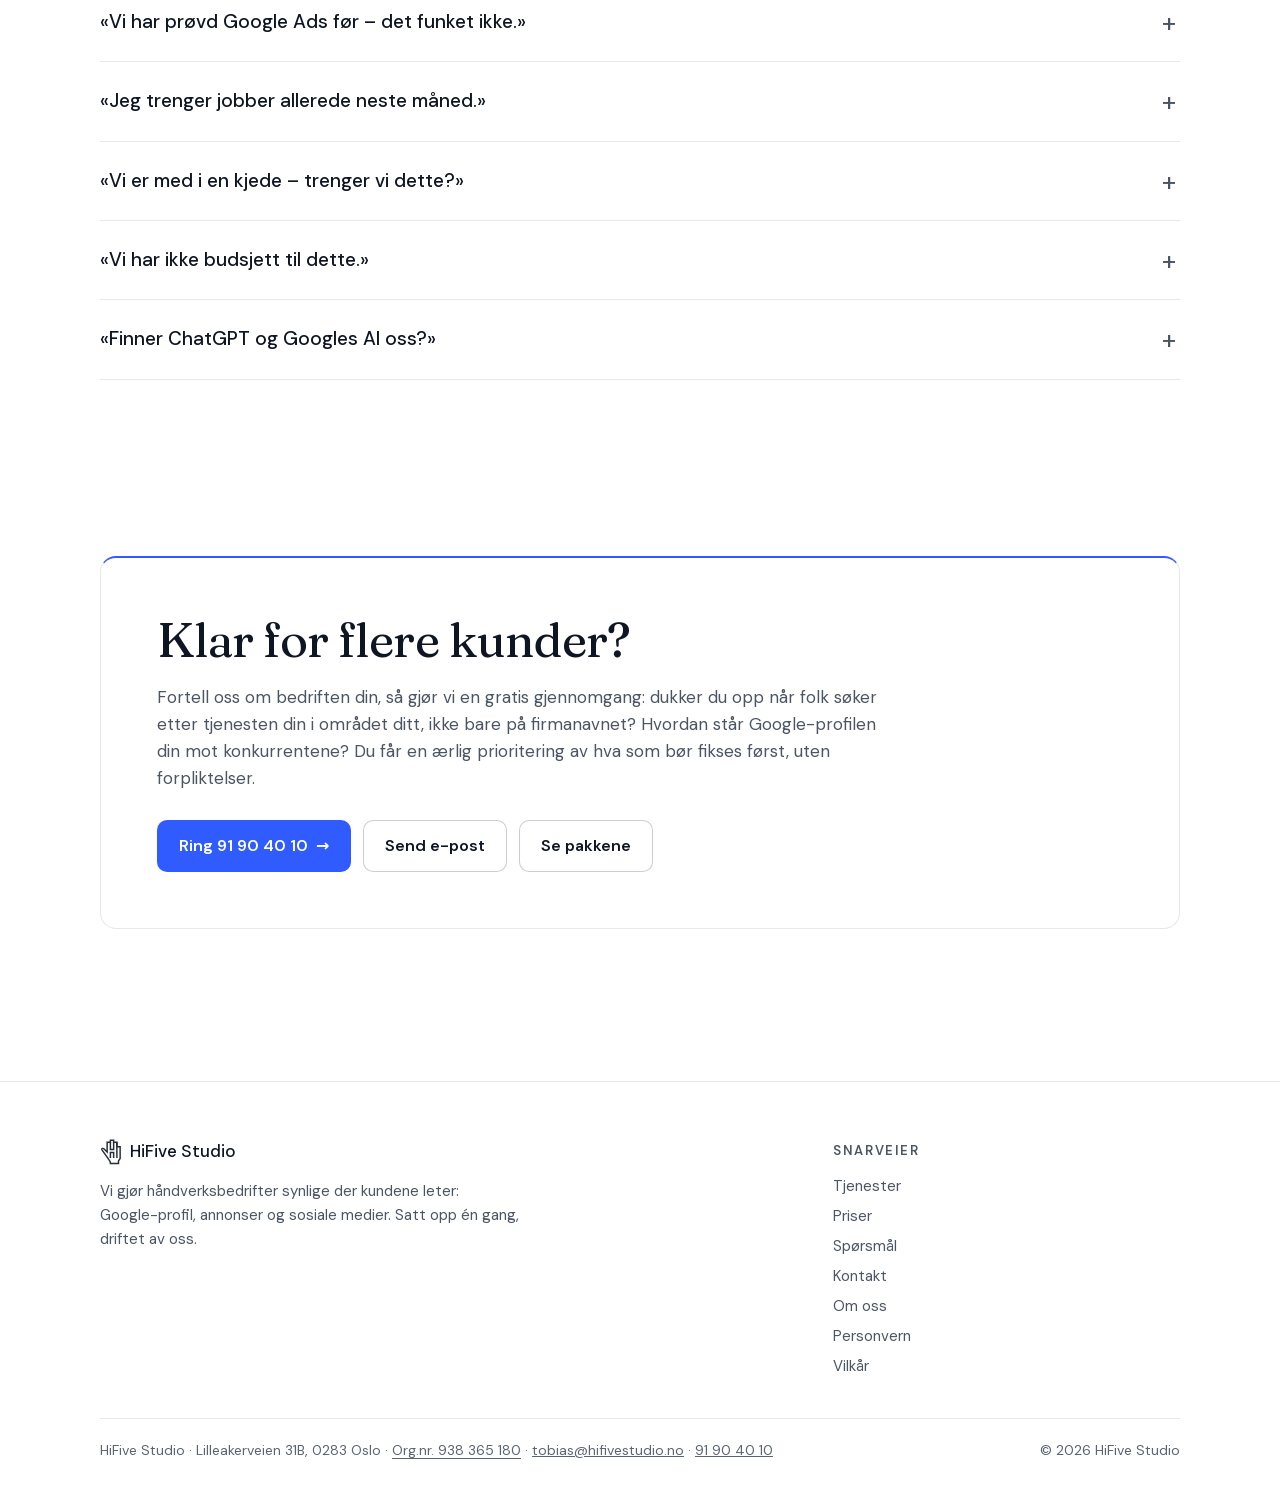
==== commit 3036efba: "N5: logo innebygd som svg (ikke bilde), hånd-strekene bak heroen fjernet Co-Authored-By: Claude Opus" ====
--- a/index.html
+++ b/index.html
@@ -28,7 +28,7 @@
 </head>
 <body>
 <nav class="nav" id="nav">
-  <a class="logo" href="/"><img src="/img/logo-hand.svg" alt="" width="22" height="26">HiFive Studio</a>
+  <a class="logo" href="/"><svg class="logo-hand" aria-hidden="true" width="22" height="26" viewBox="100 90 265 320" fill="none" stroke="currentColor" stroke-width="18"><path d="M185,250 L185,130 L225,130 L225,105 L265,105 L265,130 L305,130 L305,185 L345,185 L345,330 L325,360 L325,392 L225,392 L225,380 C225,366 211.3,351.9 200,335.4 L121,223 C113,211 126,201 142,208 L185,250 Z"/><path d="M225,130 L225,220 L265,220 L265,130"/><path d="M305,130 L305,325"/><path d="M225,325 L225,255 L265,255 L265,325"/></svg>HiFive Studio</a>
   <button class="menu-btn" aria-expanded="false" aria-controls="links" onclick="var n=document.getElementById('nav');n.classList.toggle('open');this.setAttribute('aria-expanded',n.classList.contains('open'))">Meny</button>
   <ul class="nav-links" id="links">
     <li><a href="/tjenester">Tjenester</a></li>
@@ -40,7 +40,7 @@
 </nav>
 <main>
 
-<section class="hero"><svg class="hero-hand" aria-hidden="true" viewBox="100 90 265 320" fill="none" stroke="currentColor" stroke-width="1.2"><path d="M185,250 L185,130 L225,130 L225,105 L265,105 L265,130 L305,130 L305,185 L345,185 L345,330 L325,360 L325,392 L225,392 L225,380 C225,366 211.3,351.9 200,335.4 L121,223 C113,211 126,201 142,208 L185,250 Z"/><path d="M225,130 L225,220 L265,220 L265,130"/><path d="M305,130 L305,325"/><path d="M225,325 L225,255 L265,255 L265,325"/></svg><div class="wrap hero-grid">
+<section class="hero"><div class="wrap hero-grid">
   <div>
     <div class="eyebrow">Gratis gjennomgang</div>
     <h1 style="margin-top:18px">Flere rørleggerjobber fra Google.</h1>
@@ -162,7 +162,7 @@
   <div class="wrap">
     <div class="foot">
       <div>
-        <a class="logo" href="/"><img src="/img/logo-hand.svg" alt="" width="22" height="26">HiFive Studio</a>
+        <a class="logo" href="/"><svg class="logo-hand" aria-hidden="true" width="22" height="26" viewBox="100 90 265 320" fill="none" stroke="currentColor" stroke-width="18"><path d="M185,250 L185,130 L225,130 L225,105 L265,105 L265,130 L305,130 L305,185 L345,185 L345,330 L325,360 L325,392 L225,392 L225,380 C225,366 211.3,351.9 200,335.4 L121,223 C113,211 126,201 142,208 L185,250 Z"/><path d="M225,130 L225,220 L265,220 L265,130"/><path d="M305,130 L305,325"/><path d="M225,325 L225,255 L265,255 L265,325"/></svg>HiFive Studio</a>
         <p style="margin-top:14px">Vi gjør håndverksbedrifter synlige der kundene leter: Google-profil, annonser og sosiale medier. Satt opp én gang, driftet av oss.</p>
       </div>
       <div>
--- a/style.css
+++ b/style.css
@@ -35,7 +35,7 @@
   padding:8px 8px 8px 16px;border:1px solid var(--line);border-radius:14px;
   background:rgba(255,255,255,.86);backdrop-filter:blur(14px);-webkit-backdrop-filter:blur(14px)}
 .logo{display:flex;align-items:center;gap:8px;text-decoration:none;font-weight:500;font-size:17px;white-space:nowrap}
-.logo img{width:22px;height:26px;opacity:.9}   /* N5: svart på lys side (var invert for mørk side) */
+.logo-hand{width:22px;height:26px;flex:none;opacity:.9}   /* N5 29.10: innebygd svg i stedet for bilde */
 .nav-links{display:flex;align-items:center;gap:4px;list-style:none;margin:0;padding:0}
 .nav-links a{display:block;padding:8px 12px;border-radius:9px;text-decoration:none;font-size:14px;font-weight:500;
   text-transform:uppercase;letter-spacing:.02em;color:var(--ink)}
@@ -70,8 +70,6 @@
 .hero .lead{margin:26px 0 34px}
 .hero-actions{display:flex;flex-wrap:wrap;align-items:center;gap:22px}
 .hero-grid{position:relative;display:grid;grid-template-columns:1.25fr .85fr;gap:56px;align-items:center}
-.hero-hand{position:absolute;left:-7%;top:-4%;height:92%;width:auto;color:var(--blue);opacity:.25;pointer-events:none}
-.hero-hand path{vector-effect:non-scaling-stroke}
 .sec-head{margin-bottom:40px;max-width:720px}
 .sec-head p{margin-top:14px}
 
@@ -209,7 +207,6 @@
   .nav-links .btn{margin-top:6px}
   section{padding:60px 0}
   .hero{padding:64px 0 52px}
-  .hero-hand{display:none}   /* N4: aldri over tekst på mobil */
   .health{grid-template-columns:1fr}
   .report{padding:20px}
   .bar{grid-template-columns:104px 1fr 30px}
@@ -322,7 +319,6 @@
 .report .btn.ghost{box-shadow:0 0 0 1px var(--line) inset}
 .card,.hcard,.price,.pkg{background:#fff;border-color:var(--line)}
 .btn.ghost{color:var(--ink);box-shadow:0 0 0 1px #c9ced6 inset}
-.hero-hand{opacity:.16}
 /* tallstripe */
 .stripe{padding:28px 0;border-top:1px solid var(--line);border-bottom:1px solid var(--line)}
 .stripe-grid{display:grid;grid-template-columns:repeat(4,1fr);gap:16px}
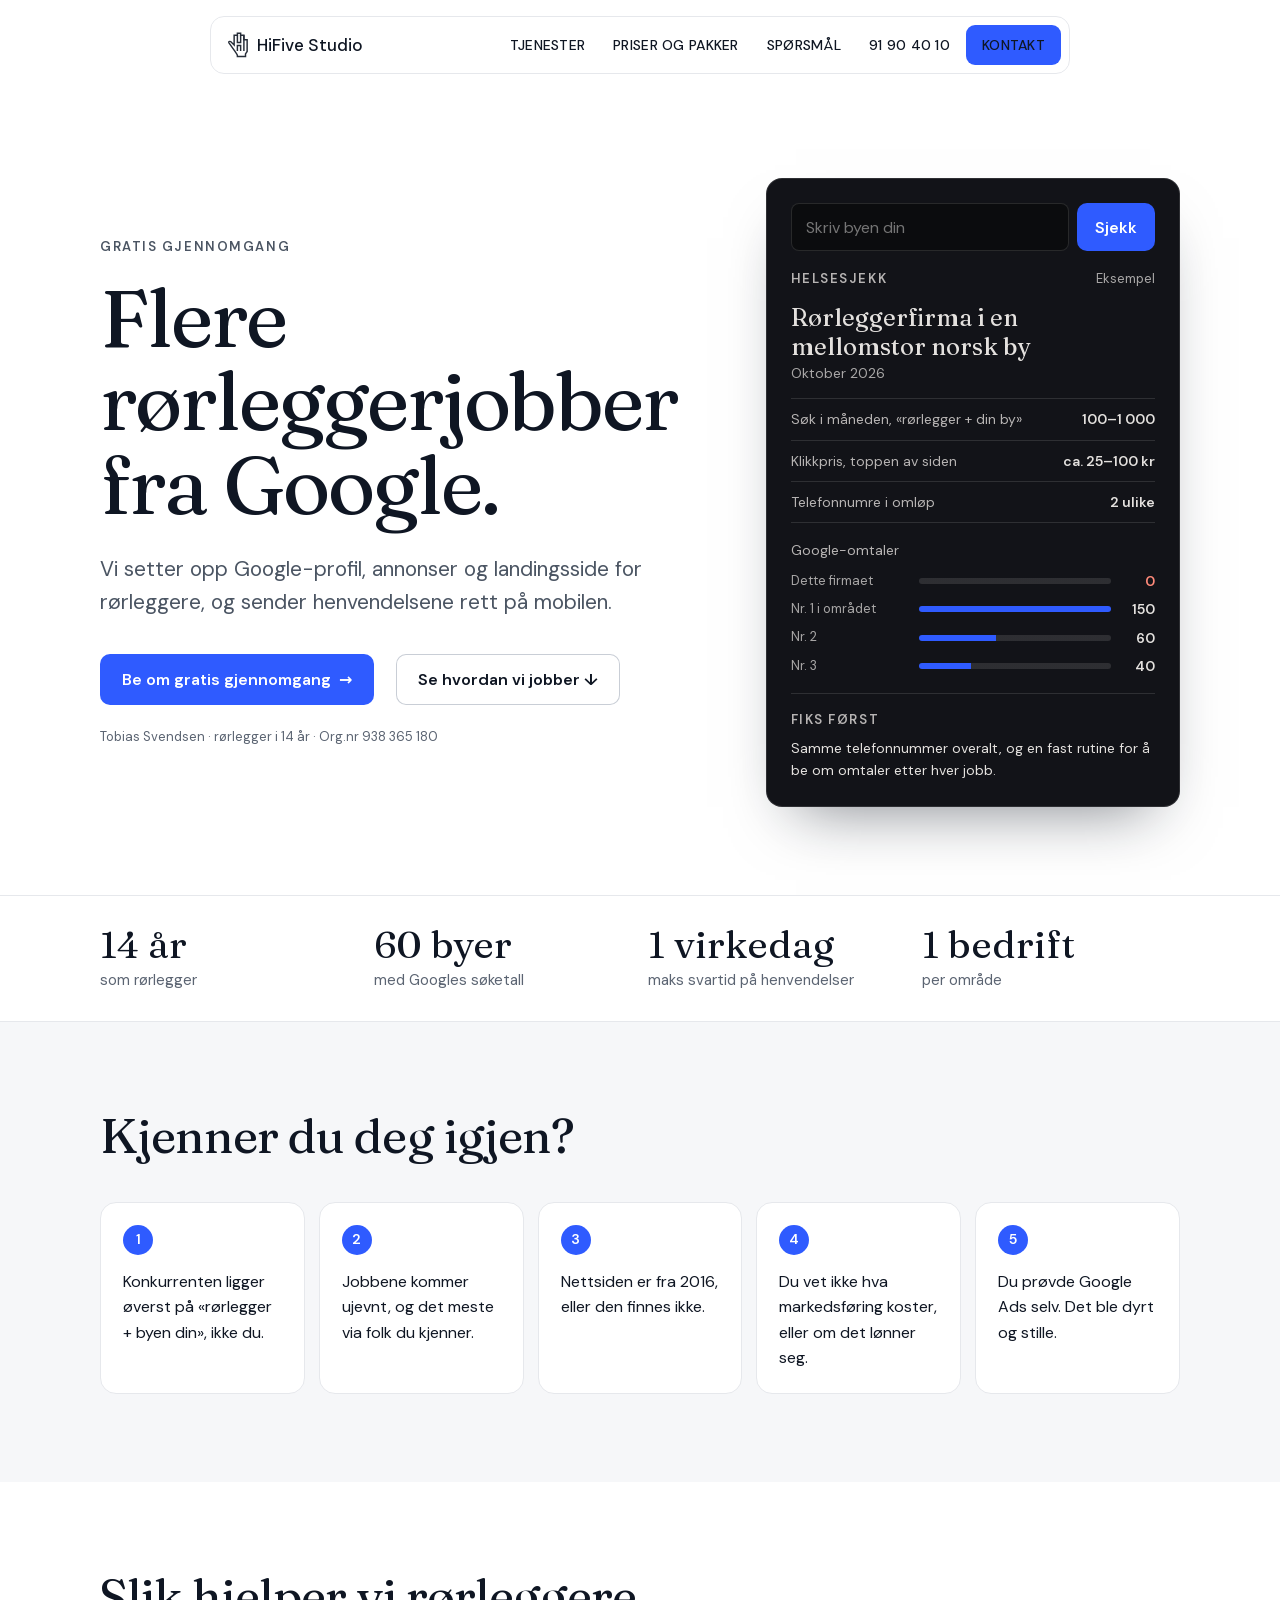
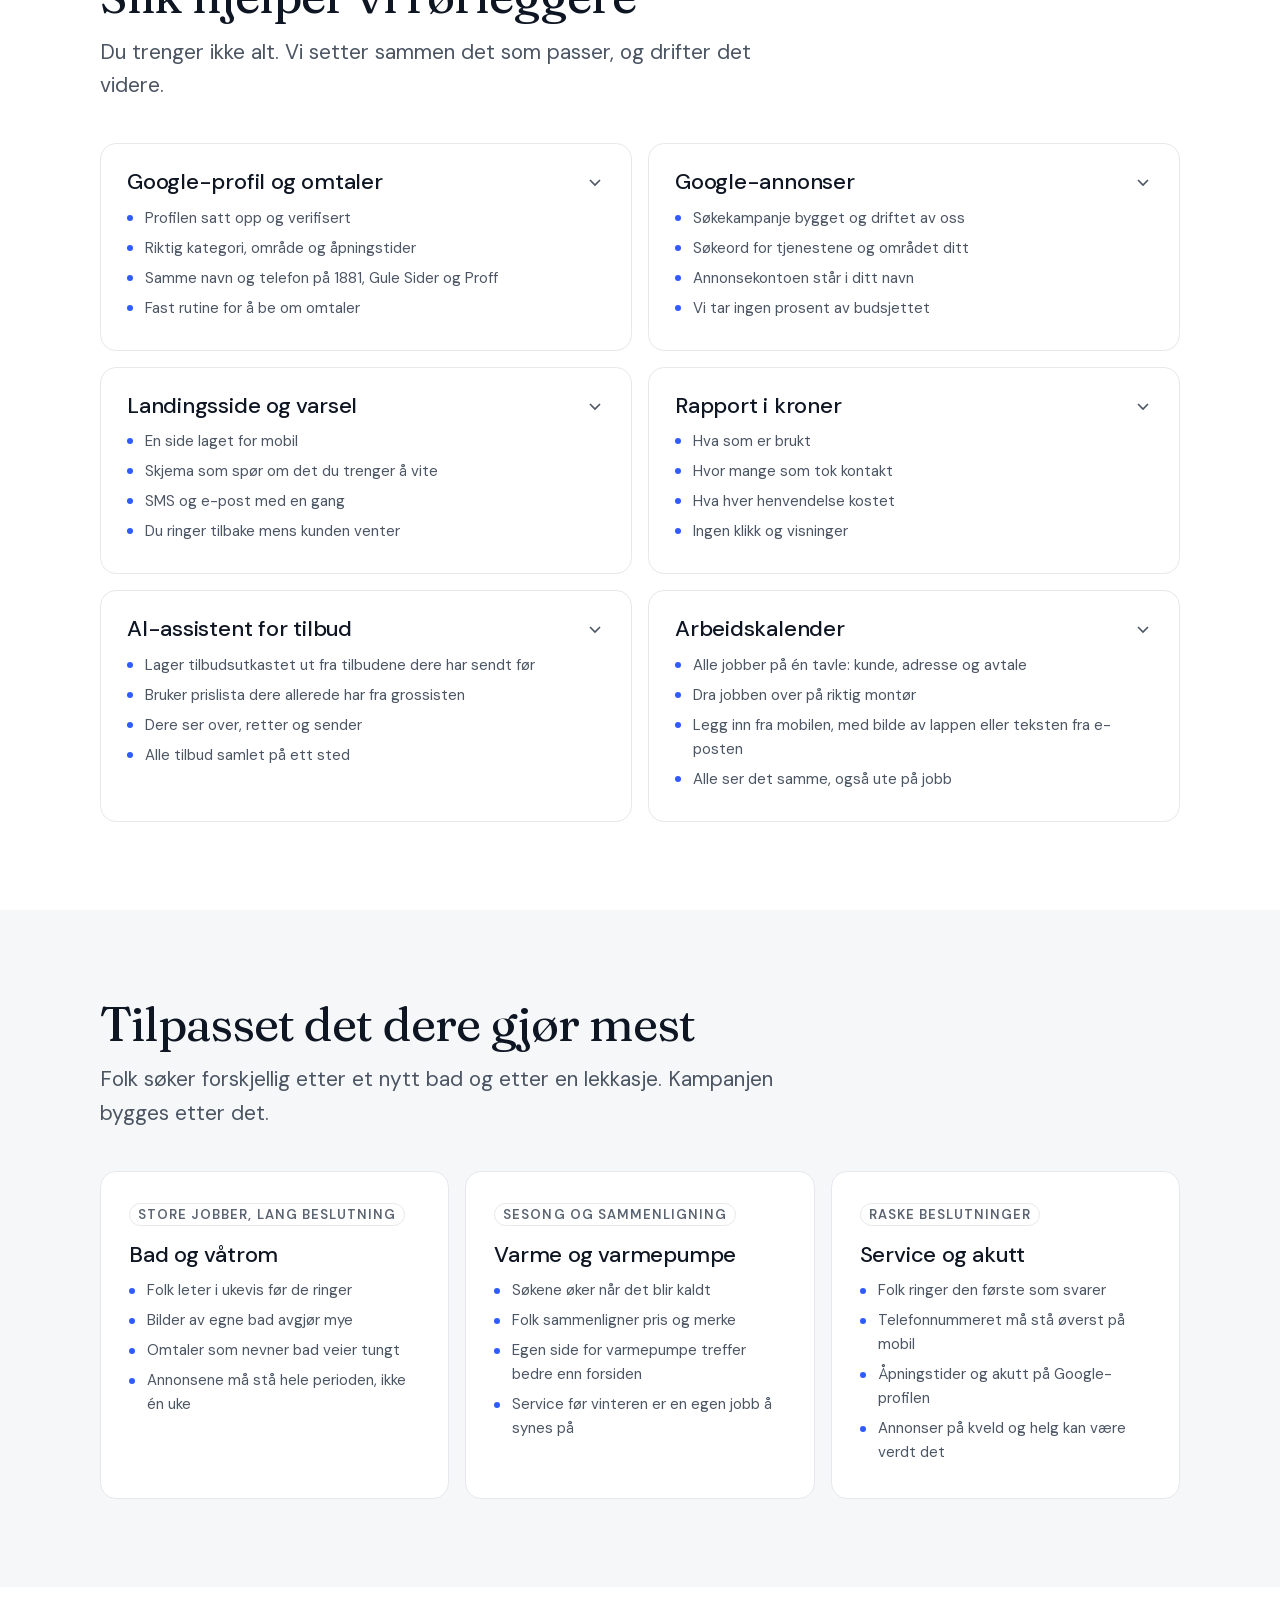
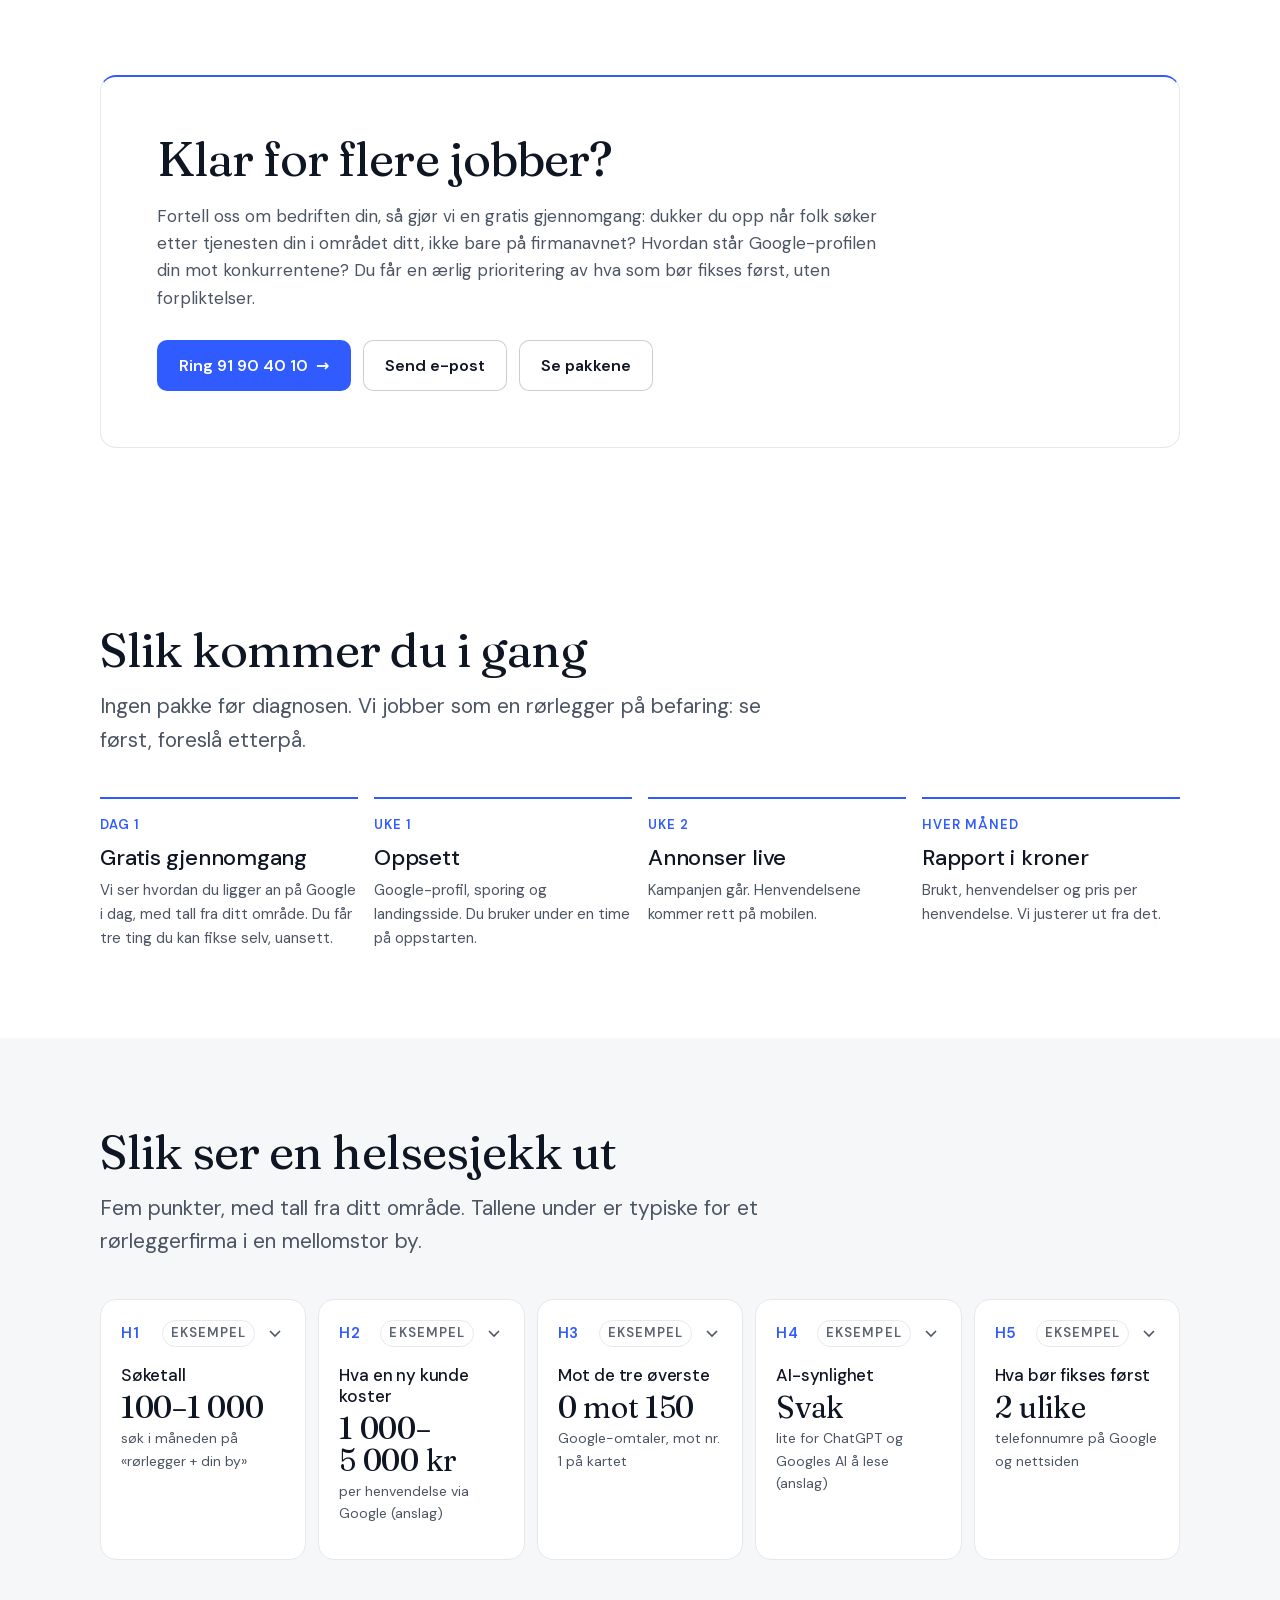
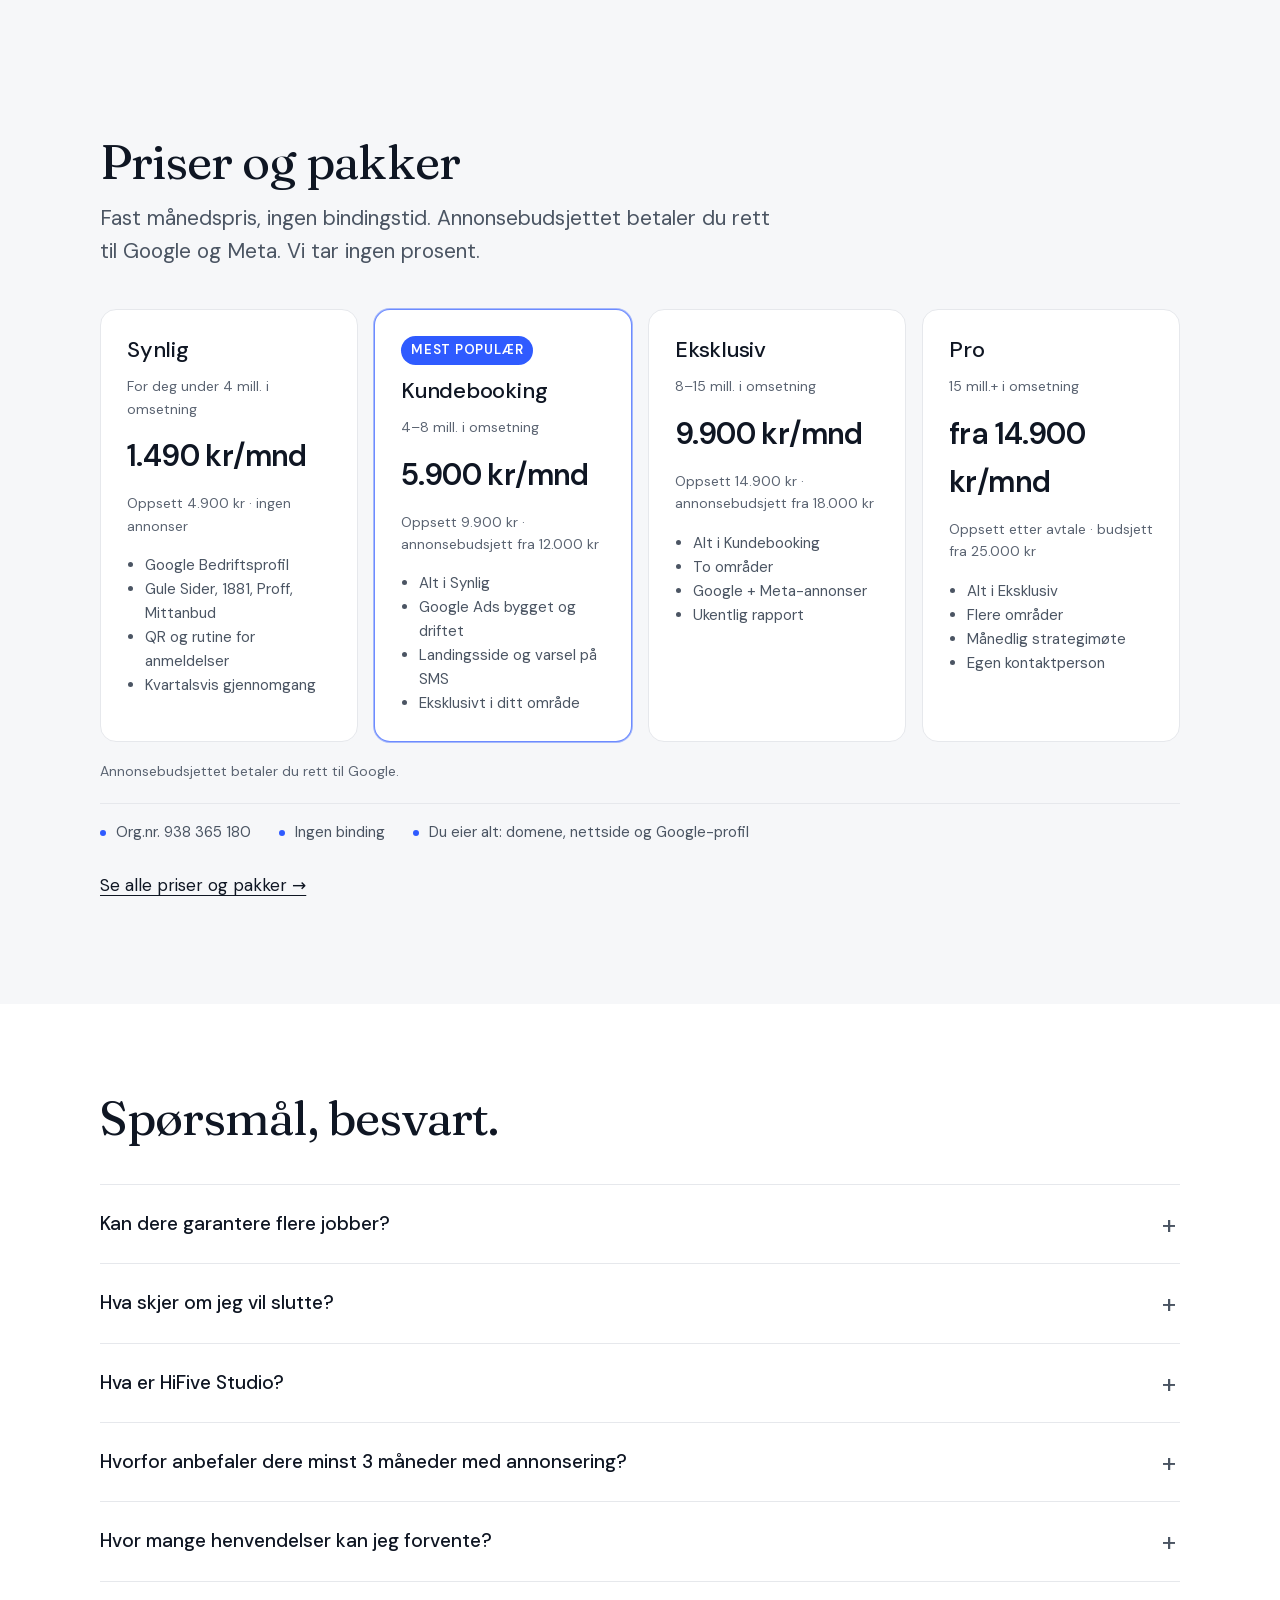
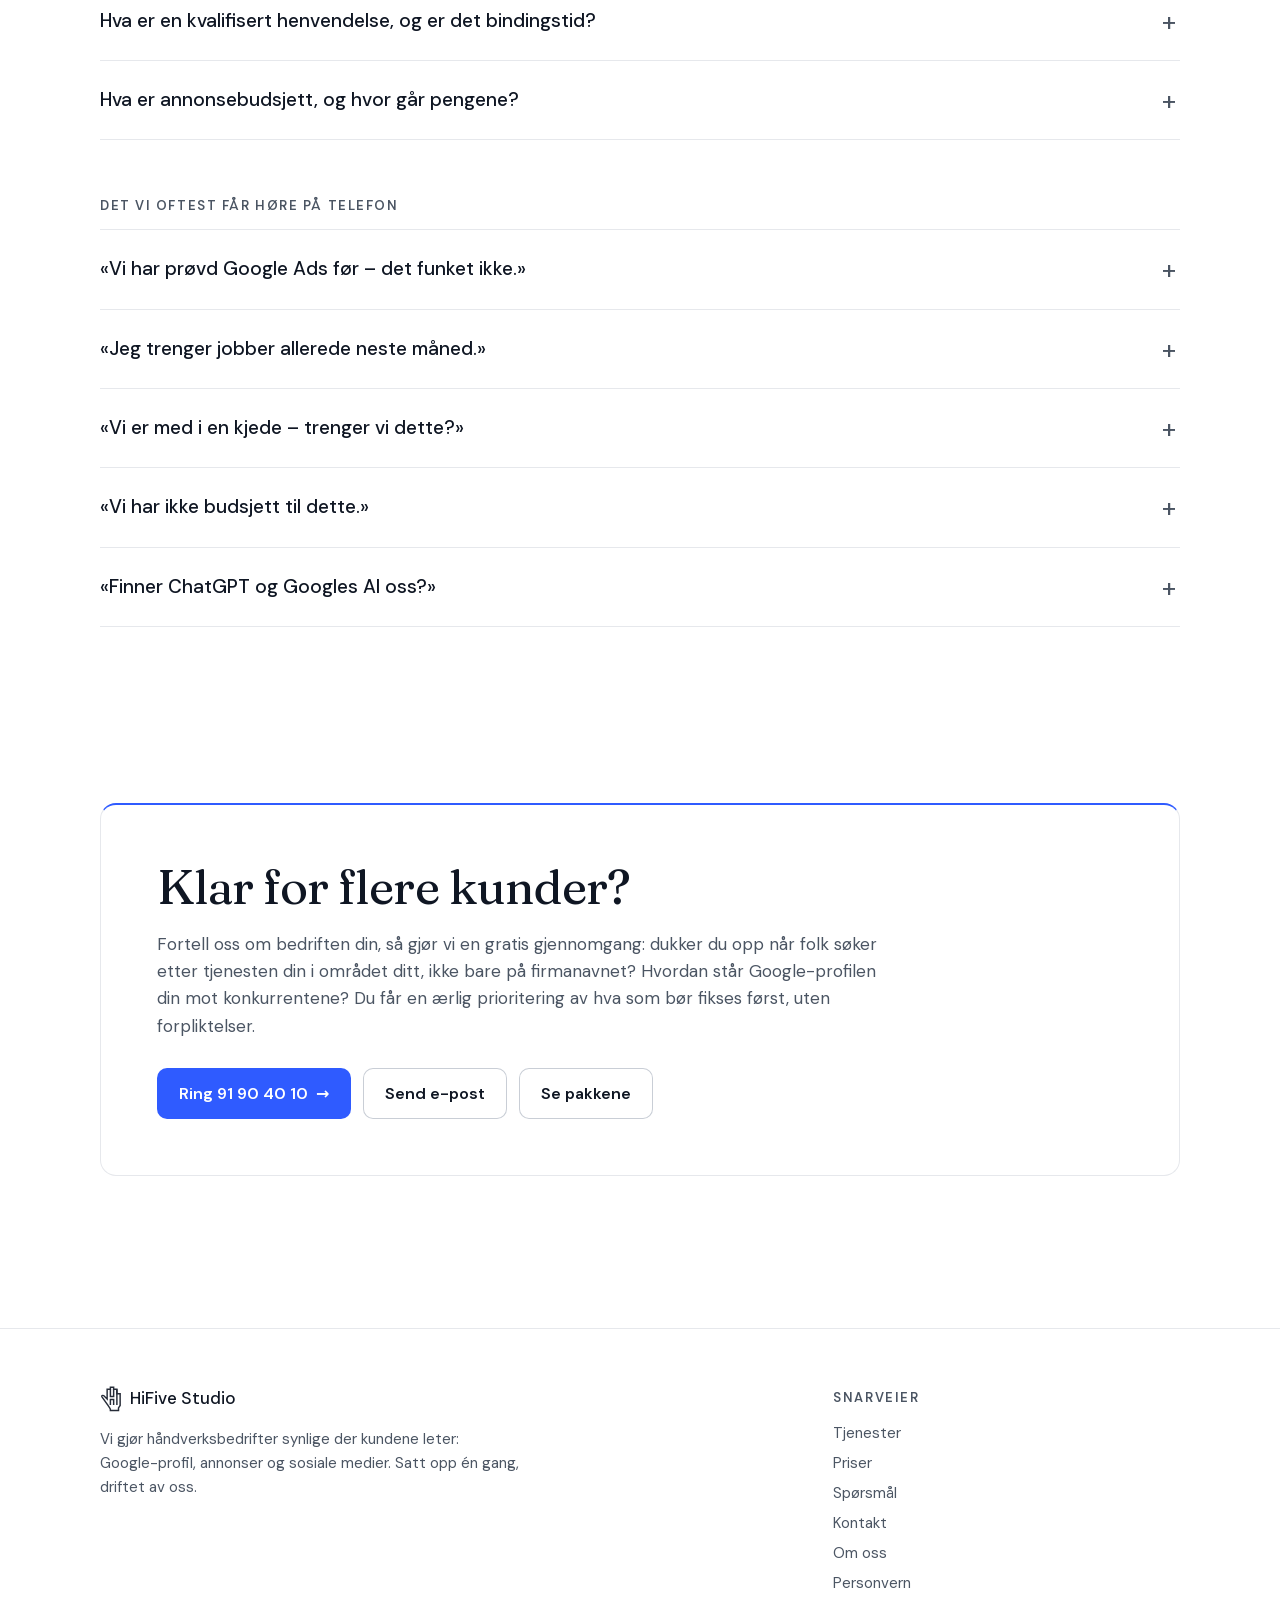
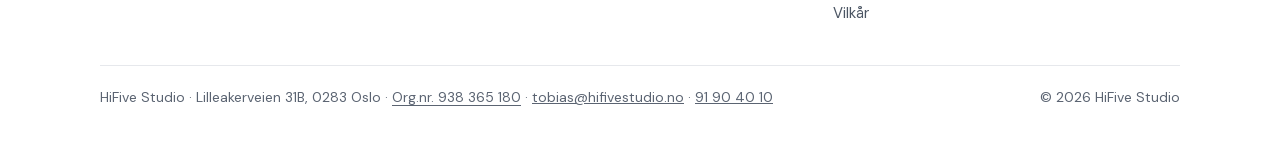
==== commit 0b82680e: "N6: AI-assistent for tilbud og Arbeidskalender (piloter) på forsiden, /tjenester og /priser-og-pakke" ====
--- a/index.html
+++ b/index.html
@@ -91,7 +91,7 @@
 
 <section id="tjenester"><div class="wrap">
   <div class="sec-head" data-reveal><h2>Slik hjelper vi rørleggere</h2><p class="lead">Du trenger ikke alt. Vi setter sammen det som passer, og drifter det videre.</p></div>
-  <div class="grid g2"><details class="card xcard" id="google-profil" data-reveal><summary><span class="xcard-head"><h3>Google-profil og omtaler</h3><ul class="dots"><li>Profilen satt opp og verifisert</li><li>Riktig kategori, område og åpningstider</li><li>Samme navn og telefon på 1881, Gule Sider og Proff</li><li>Fast rutine for å be om omtaler</li></ul></span><svg class="chev" aria-hidden="true" viewBox="0 0 20 20" fill="none" stroke="currentColor" stroke-width="1.6"><path d="M5 8l5 5 5-5"/></svg></summary><div class="xcard-body"><div class="xcard-inner"><div><h4>Slik foregår det</h4><p>Vi går gjennom profilen slik den står i dag, retter det som er feil og fyller ut det som mangler. Du godkjenner før noe endres.</p><h4>Pris</h4><p>Inngår i Synlig: 1.490 kr/mnd og 4.900 kr i oppsett. Ingen binding.</p><a class="link" href="/priser-og-pakker#synlig">Se pakken →</a></div></div></div></details><details class="card xcard" id="google-ads" data-reveal><summary><span class="xcard-head"><h3>Google-annonser</h3><ul class="dots"><li>Søkekampanje bygget og driftet av oss</li><li>Søkeord for tjenestene og området ditt</li><li>Annonsekontoen står i ditt navn</li><li>Vi tar ingen prosent av budsjettet</li></ul></span><svg class="chev" aria-hidden="true" viewBox="0 0 20 20" fill="none" stroke="currentColor" stroke-width="1.6"><path d="M5 8l5 5 5-5"/></svg></summary><div class="xcard-body"><div class="xcard-inner"><div><h4>Slik foregår det</h4><p>Vi starter med det folk faktisk søker etter der du jobber, og justerer løpende. De første 30 dagene lærer Google hvem som er riktig kunde.</p><h4>Pris</h4><p>Inngår i Kundebooking: 5.900 kr/mnd og 9.900 kr i oppsett. Annonsebudsjettet betaler du rett til Google.</p><a class="link" href="/priser-og-pakker#kundebooking">Se pakken →</a></div></div></div></details><details class="card xcard" id="landingsside" data-reveal><summary><span class="xcard-head"><h3>Landingsside og varsel</h3><ul class="dots"><li>En side laget for mobil</li><li>Skjema som spør om det du trenger å vite</li><li>SMS og e-post med en gang</li><li>Du ringer tilbake mens kunden venter</li></ul></span><svg class="chev" aria-hidden="true" viewBox="0 0 20 20" fill="none" stroke="currentColor" stroke-width="1.6"><path d="M5 8l5 5 5-5"/></svg></summary><div class="xcard-body"><div class="xcard-inner"><div><h4>Slik foregår det</h4><p>Vi skriver teksten ut fra det kundene dine søker etter, og kobler skjemaet til mobilen din. Du leser gjennom før det går live.</p><h4>Pris</h4><p>Inngår i Kundebooking: 5.900 kr/mnd og 9.900 kr i oppsett.</p><a class="link" href="/priser-og-pakker#kundebooking">Se pakken →</a></div></div></div></details><details class="card xcard" id="rapport" data-reveal><summary><span class="xcard-head"><h3>Rapport i kroner</h3><ul class="dots"><li>Hva som er brukt</li><li>Hvor mange som tok kontakt</li><li>Hva hver henvendelse kostet</li><li>Ingen klikk og visninger</li></ul></span><svg class="chev" aria-hidden="true" viewBox="0 0 20 20" fill="none" stroke="currentColor" stroke-width="1.6"><path d="M5 8l5 5 5-5"/></svg></summary><div class="xcard-body"><div class="xcard-inner"><div><h4>Slik foregår det</h4><p>Du får rapporten hver måned i Kundebooking og hver uke i Eksklusiv. Tall du kan ta en beslutning på.</p><h4>Pris</h4><p>Inngår i Kundebooking (5.900 kr/mnd) og oppover.</p><a class="link" href="/priser-og-pakker#kundebooking">Se pakken →</a></div></div></div></details></div>
+  <div class="grid g2"><details class="card xcard" id="google-profil" data-reveal><summary><span class="xcard-head"><h3>Google-profil og omtaler</h3><ul class="dots"><li>Profilen satt opp og verifisert</li><li>Riktig kategori, område og åpningstider</li><li>Samme navn og telefon på 1881, Gule Sider og Proff</li><li>Fast rutine for å be om omtaler</li></ul></span><svg class="chev" aria-hidden="true" viewBox="0 0 20 20" fill="none" stroke="currentColor" stroke-width="1.6"><path d="M5 8l5 5 5-5"/></svg></summary><div class="xcard-body"><div class="xcard-inner"><div><h4>Slik foregår det</h4><p>Vi går gjennom profilen slik den står i dag, retter det som er feil og fyller ut det som mangler. Du godkjenner før noe endres.</p><h4>Pris</h4><p>Inngår i Synlig: 1.490 kr/mnd og 4.900 kr i oppsett. Ingen binding.</p><a class="link" href="/priser-og-pakker#synlig">Se pakken →</a></div></div></div></details><details class="card xcard" id="google-ads" data-reveal><summary><span class="xcard-head"><h3>Google-annonser</h3><ul class="dots"><li>Søkekampanje bygget og driftet av oss</li><li>Søkeord for tjenestene og området ditt</li><li>Annonsekontoen står i ditt navn</li><li>Vi tar ingen prosent av budsjettet</li></ul></span><svg class="chev" aria-hidden="true" viewBox="0 0 20 20" fill="none" stroke="currentColor" stroke-width="1.6"><path d="M5 8l5 5 5-5"/></svg></summary><div class="xcard-body"><div class="xcard-inner"><div><h4>Slik foregår det</h4><p>Vi starter med det folk faktisk søker etter der du jobber, og justerer løpende. De første 30 dagene lærer Google hvem som er riktig kunde.</p><h4>Pris</h4><p>Inngår i Kundebooking: 5.900 kr/mnd og 9.900 kr i oppsett. Annonsebudsjettet betaler du rett til Google.</p><a class="link" href="/priser-og-pakker#kundebooking">Se pakken →</a></div></div></div></details><details class="card xcard" id="landingsside" data-reveal><summary><span class="xcard-head"><h3>Landingsside og varsel</h3><ul class="dots"><li>En side laget for mobil</li><li>Skjema som spør om det du trenger å vite</li><li>SMS og e-post med en gang</li><li>Du ringer tilbake mens kunden venter</li></ul></span><svg class="chev" aria-hidden="true" viewBox="0 0 20 20" fill="none" stroke="currentColor" stroke-width="1.6"><path d="M5 8l5 5 5-5"/></svg></summary><div class="xcard-body"><div class="xcard-inner"><div><h4>Slik foregår det</h4><p>Vi skriver teksten ut fra det kundene dine søker etter, og kobler skjemaet til mobilen din. Du leser gjennom før det går live.</p><h4>Pris</h4><p>Inngår i Kundebooking: 5.900 kr/mnd og 9.900 kr i oppsett.</p><a class="link" href="/priser-og-pakker#kundebooking">Se pakken →</a></div></div></div></details><details class="card xcard" id="rapport" data-reveal><summary><span class="xcard-head"><h3>Rapport i kroner</h3><ul class="dots"><li>Hva som er brukt</li><li>Hvor mange som tok kontakt</li><li>Hva hver henvendelse kostet</li><li>Ingen klikk og visninger</li></ul></span><svg class="chev" aria-hidden="true" viewBox="0 0 20 20" fill="none" stroke="currentColor" stroke-width="1.6"><path d="M5 8l5 5 5-5"/></svg></summary><div class="xcard-body"><div class="xcard-inner"><div><h4>Slik foregår det</h4><p>Du får rapporten hver måned i Kundebooking og hver uke i Eksklusiv. Tall du kan ta en beslutning på.</p><h4>Pris</h4><p>Inngår i Kundebooking (5.900 kr/mnd) og oppover.</p><a class="link" href="/priser-og-pakker#kundebooking">Se pakken →</a></div></div></div></details><details class="card xcard" id="tilbud" data-reveal><summary><span class="xcard-head"><h3>AI-assistent for tilbud</h3><ul class="dots"><li>Lager tilbudsutkastet ut fra tilbudene dere har sendt før</li><li>Bruker prislista dere allerede har fra grossisten</li><li>Dere ser over, retter og sender</li><li>Alle tilbud samlet på ett sted</li></ul></span><svg class="chev" aria-hidden="true" viewBox="0 0 20 20" fill="none" stroke="currentColor" stroke-width="1.6"><path d="M5 8l5 5 5-5"/></svg></summary><div class="xcard-body"><div class="xcard-inner"><div><h4>Slik foregår det</h4><p>Dere sender oss 10–20 tidligere tilbud og prislista dere bruker. Vi setter opp assistenten på det. Du skriver hva jobben skal inneholde, og får et ferdig utkast du retter og sender til kunden.</p><h4>Pris</h4><p>Pilot: 9.990 kr i oppsett og 1.990 kr/mnd. De første firmaene er med og former den. Ingen binding.</p><a class="link" href="/priser-og-pakker#tilbudsassistent">Se pakken →</a></div></div></div></details><details class="card xcard" id="kalender" data-reveal><summary><span class="xcard-head"><h3>Arbeidskalender</h3><ul class="dots"><li>Alle jobber på én tavle: kunde, adresse og avtale</li><li>Dra jobben over på riktig montør</li><li>Legg inn fra mobilen, med bilde av lappen eller teksten fra e-posten</li><li>Alle ser det samme, også ute på jobb</li></ul></span><svg class="chev" aria-hidden="true" viewBox="0 0 20 20" fill="none" stroke="currentColor" stroke-width="1.6"><path d="M5 8l5 5 5-5"/></svg></summary><div class="xcard-body"><div class="xcard-inner"><div><h4>Slik foregår det</h4><p>Vi setter opp tavla med montørene deres og legger inn jobbene som ligger i dag. Dere bruker den fra mobil og PC. Vi bygger den sammen med de første firmaene, så den blir sånn dere faktisk jobber.</p><h4>Pris</h4><p>Pilot: pris etter avtale. Ingen binding.</p><a class="link" href="/priser-og-pakker#arbeidskalender">Se pakken →</a></div></div></div></details></div>
 </div></section>
 
 <section class="alt"><div class="wrap">
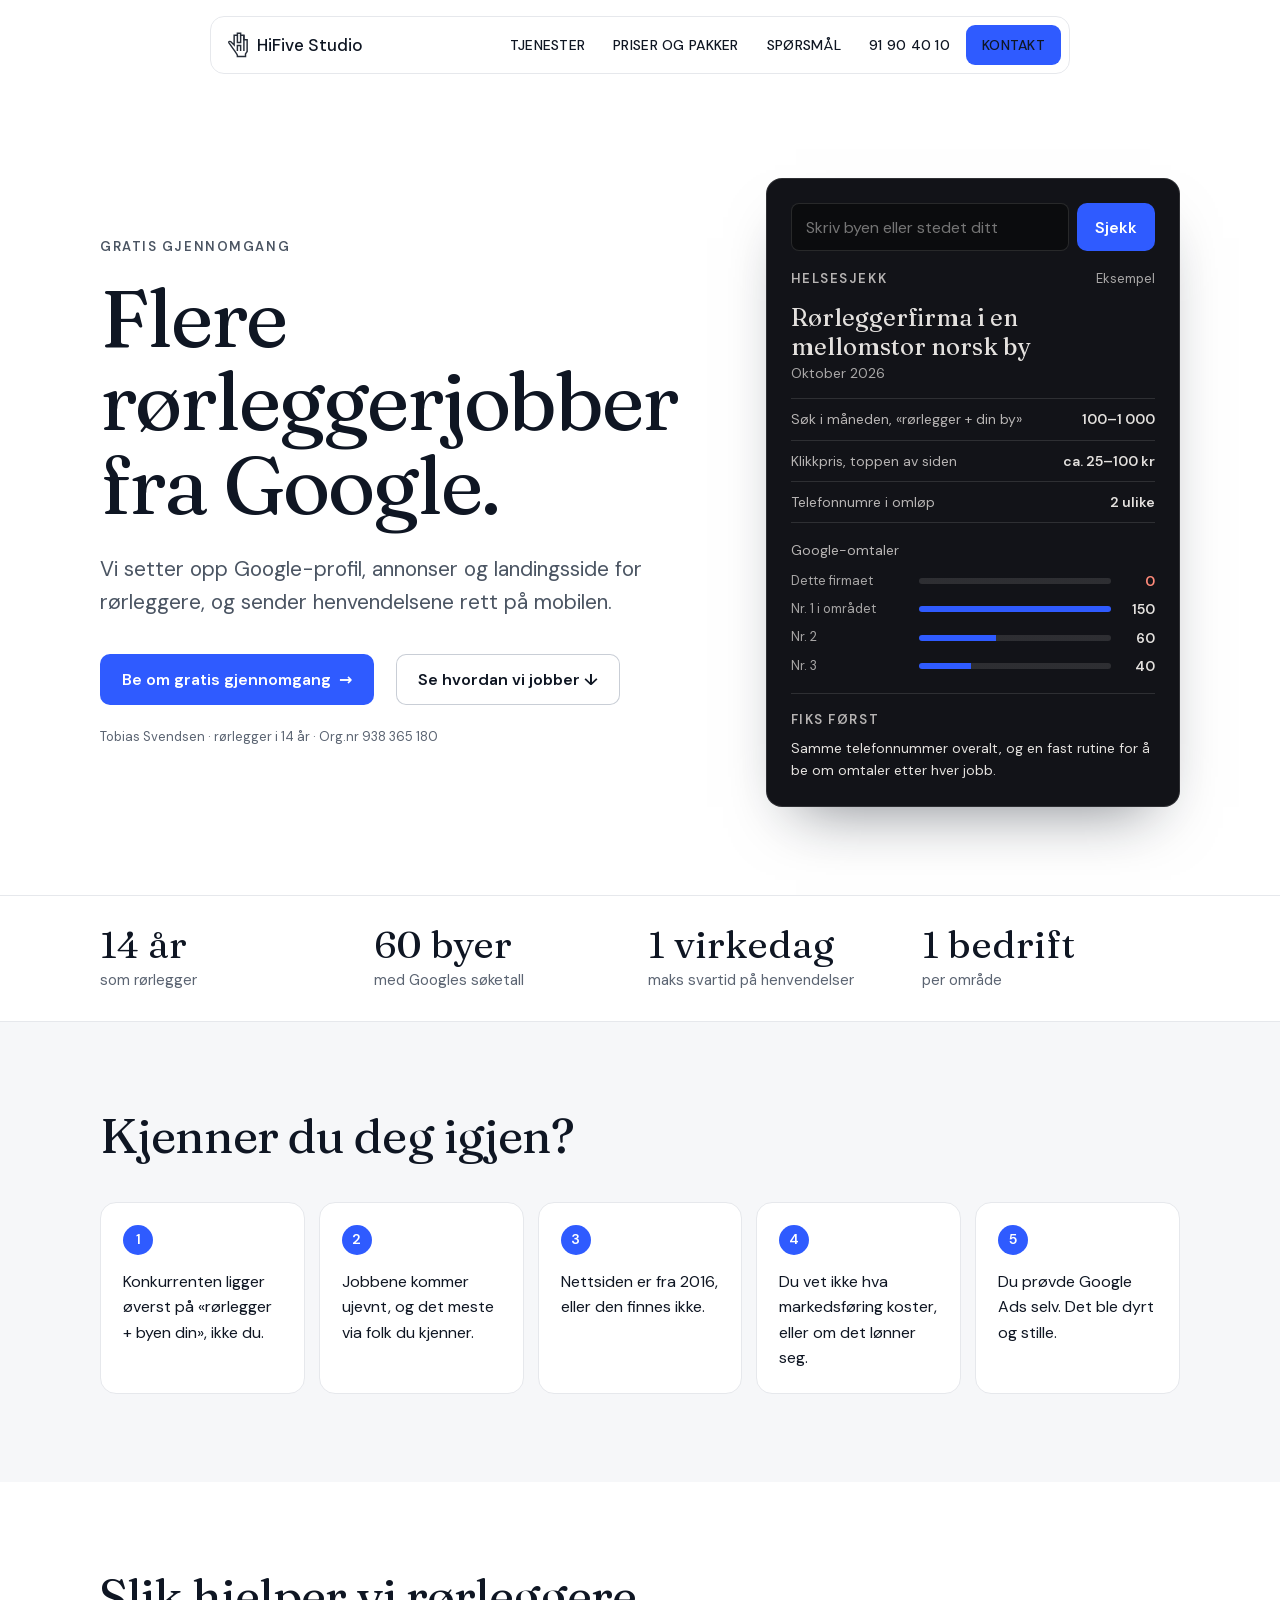
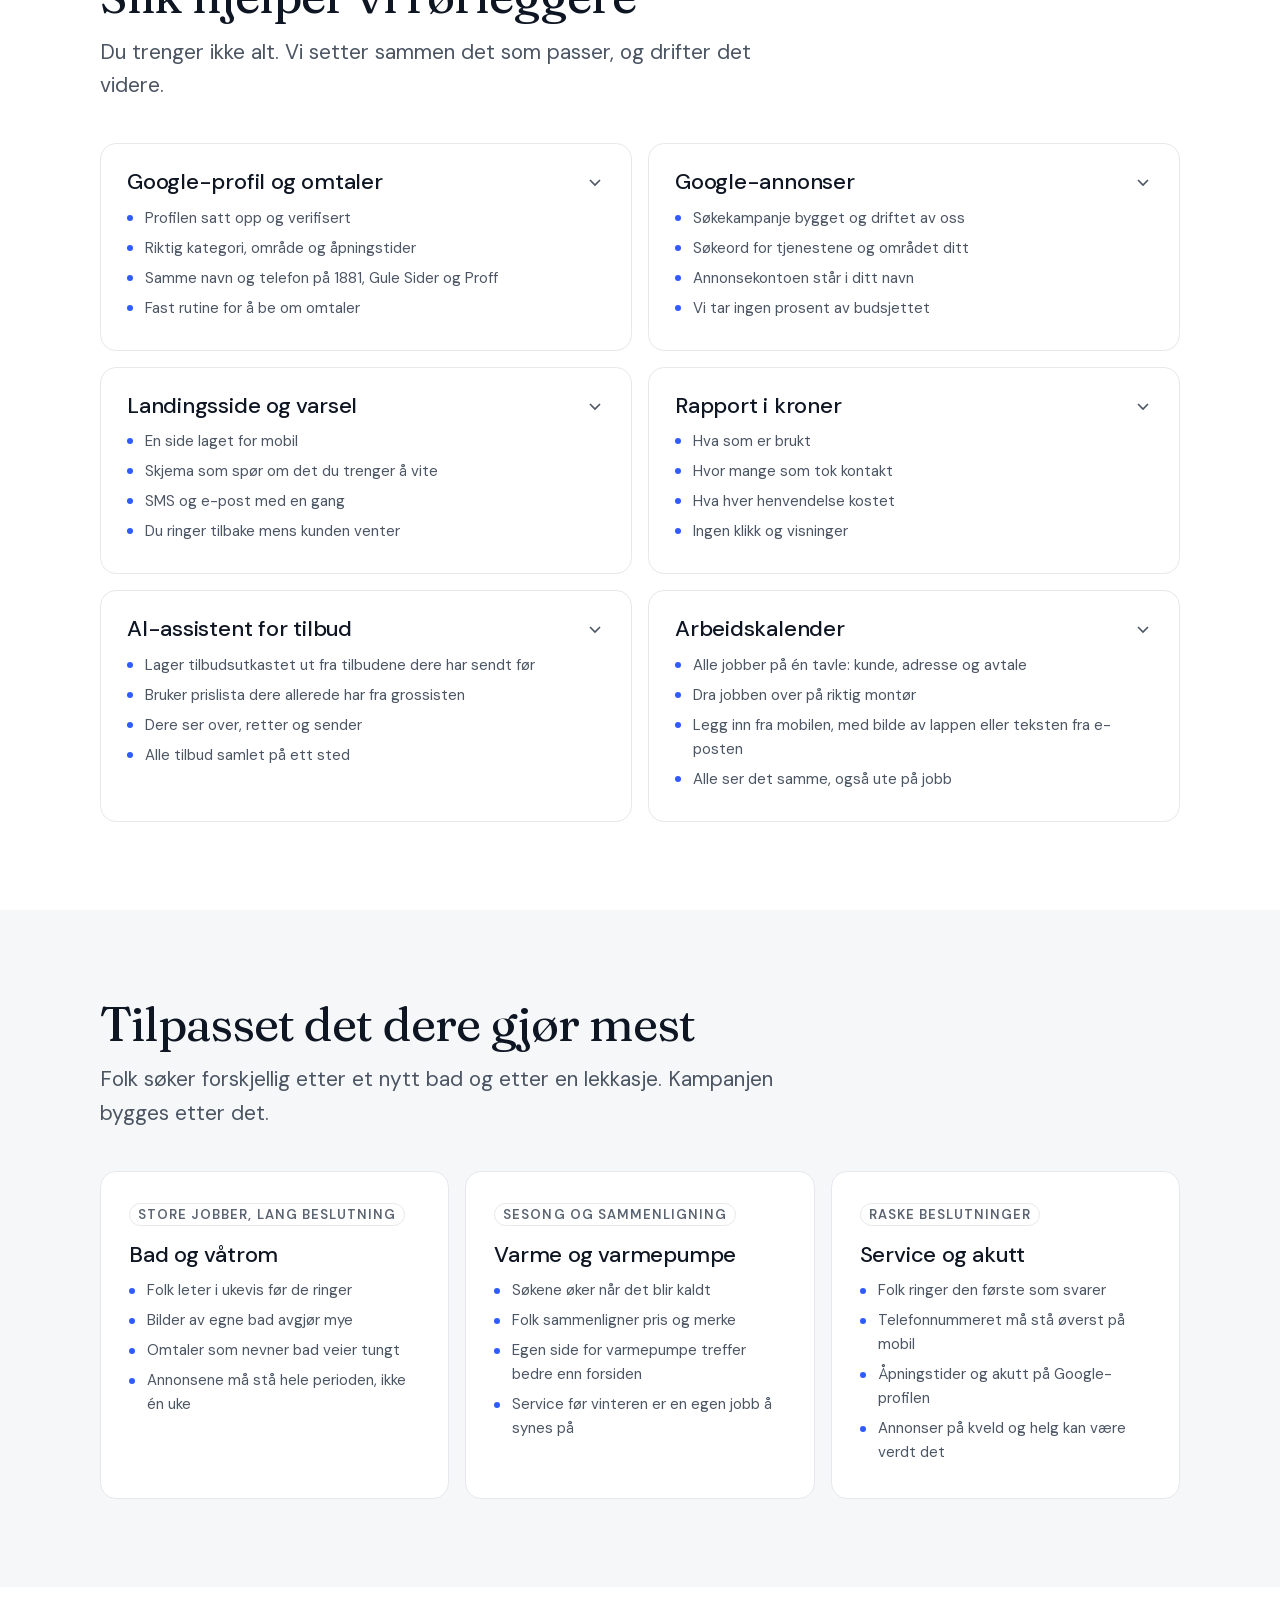
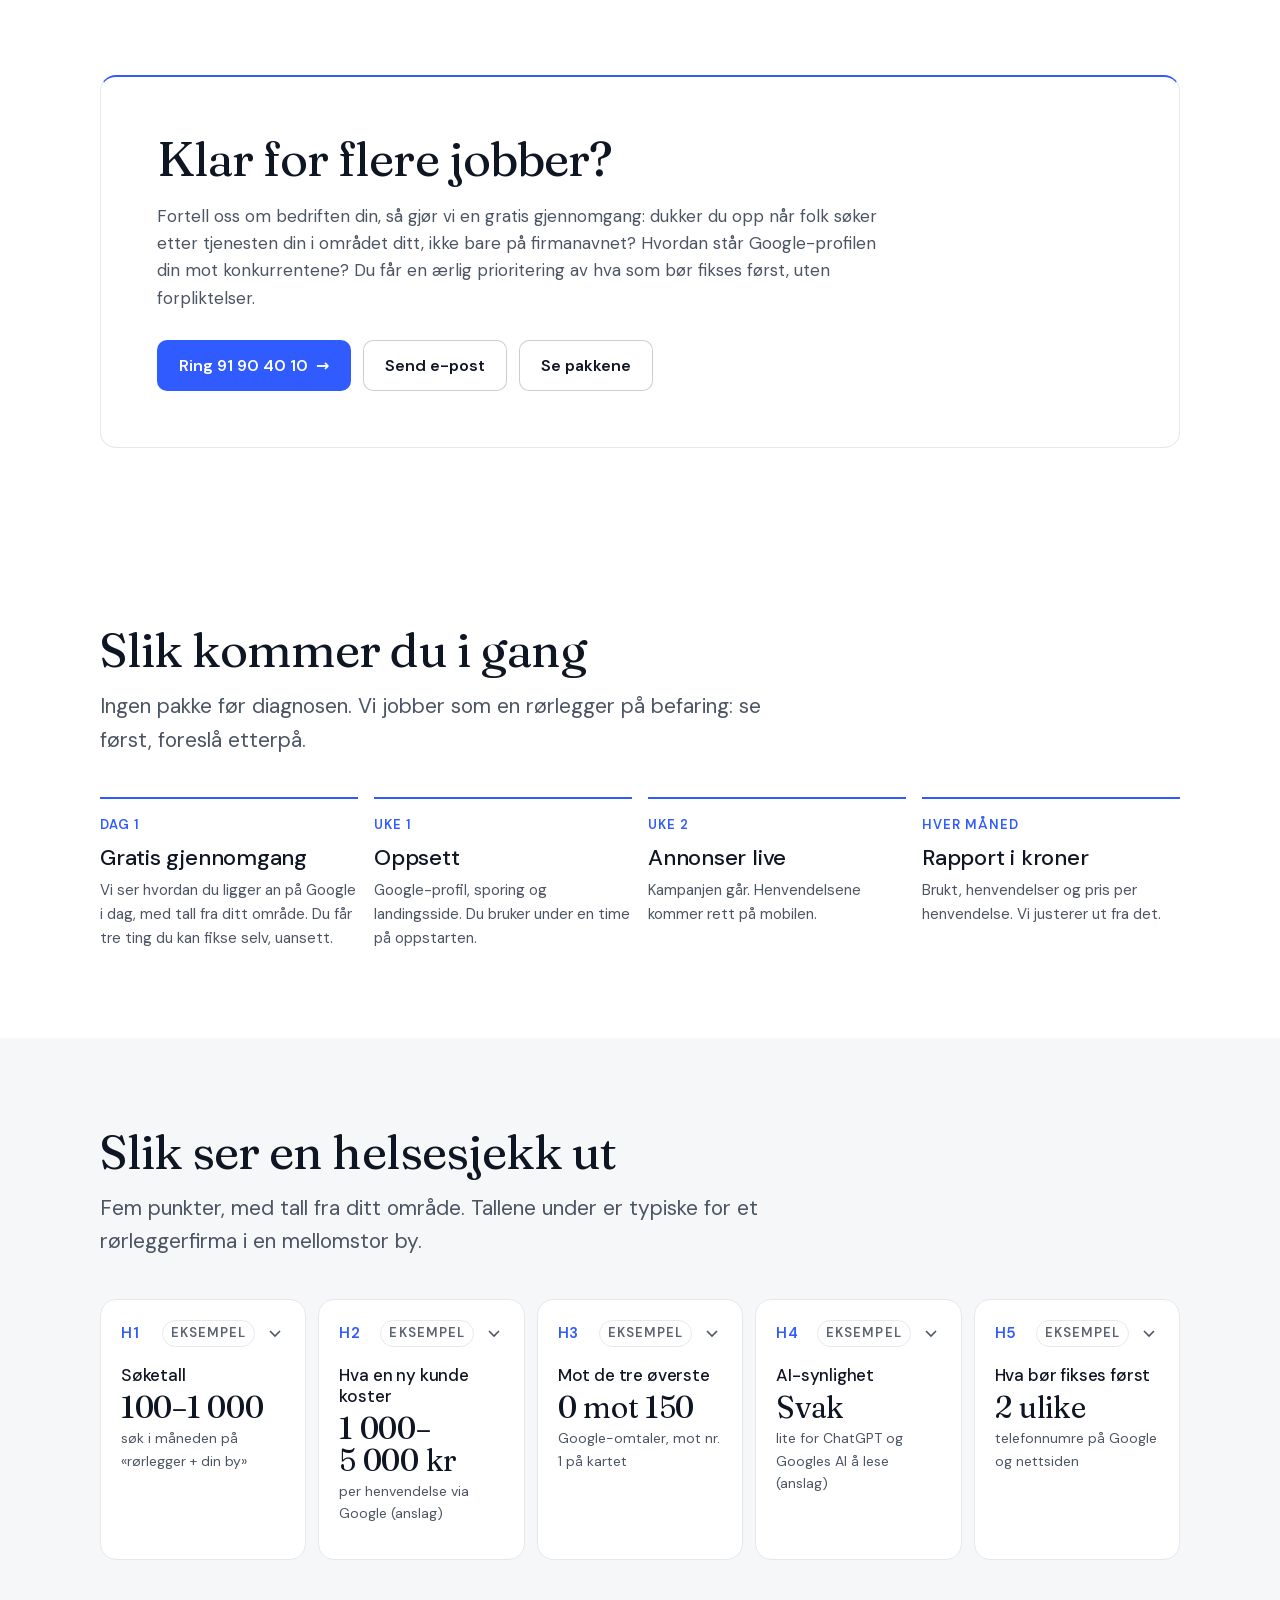
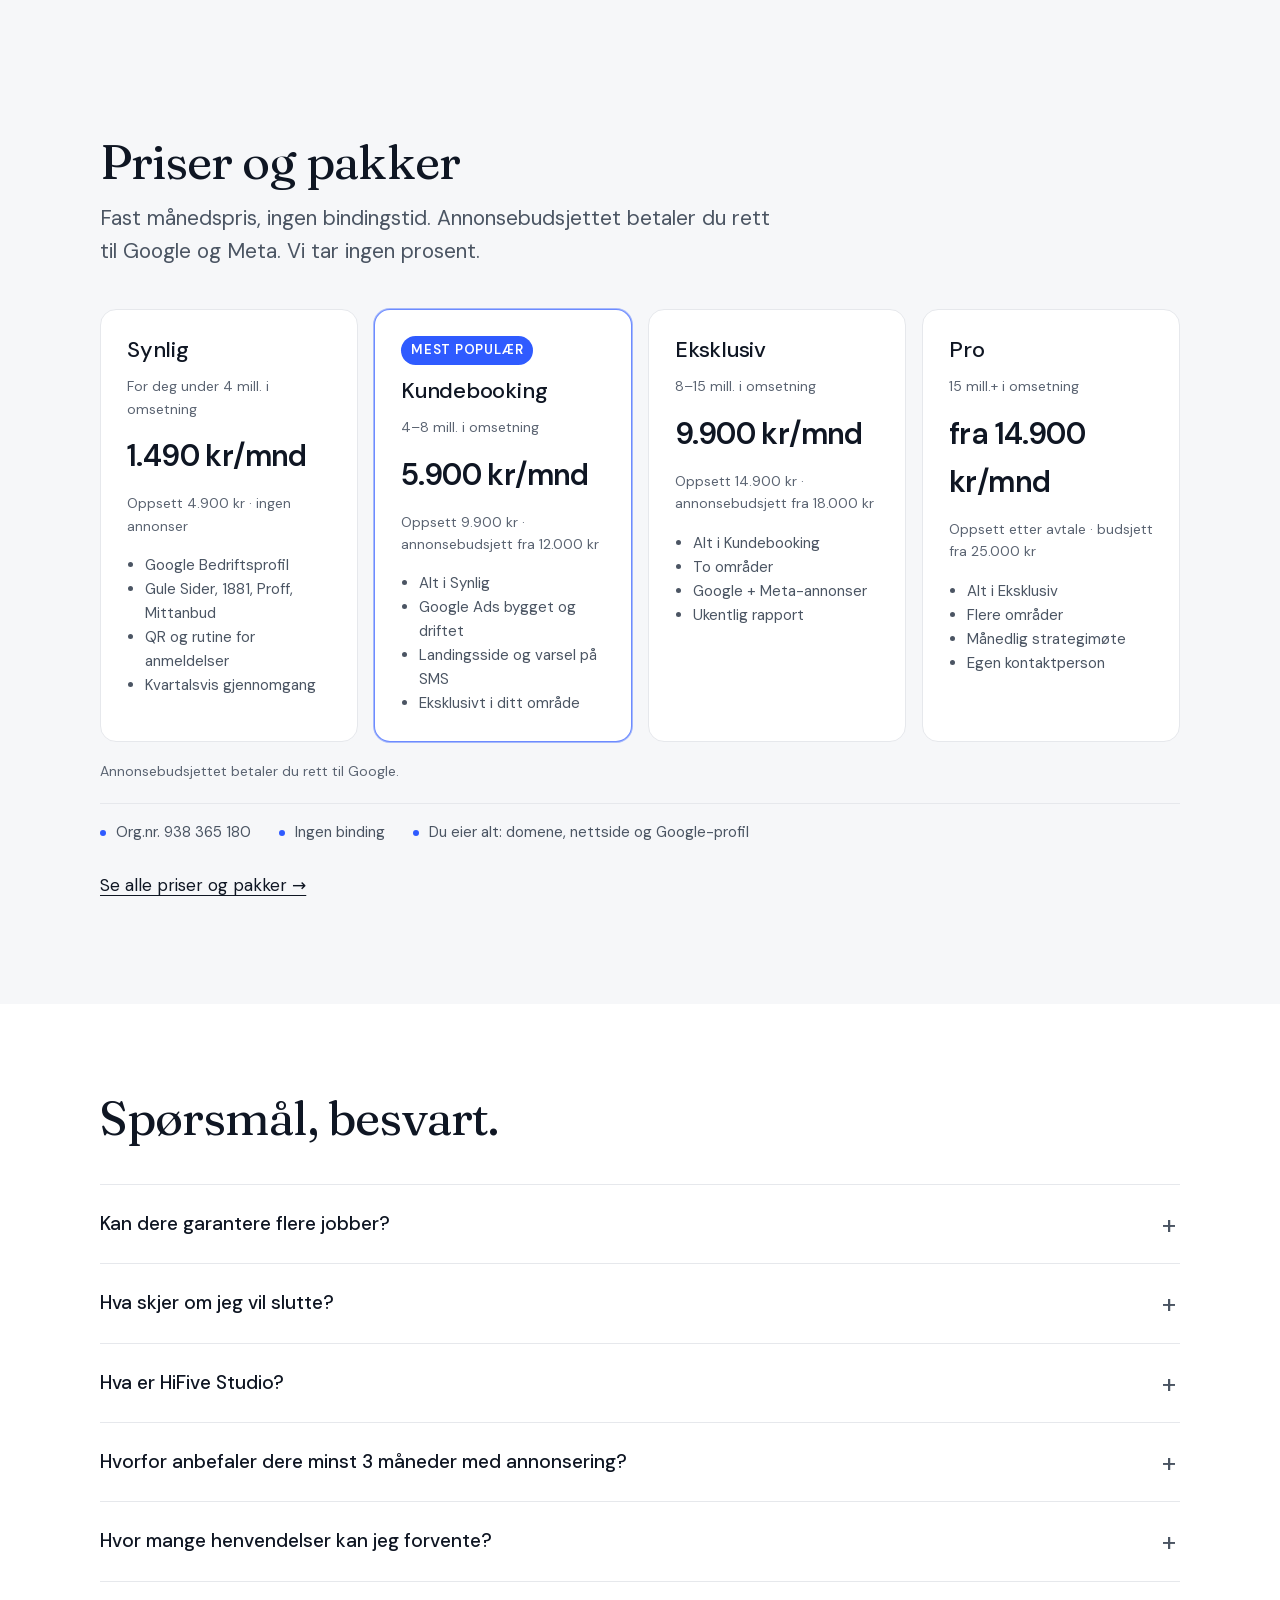
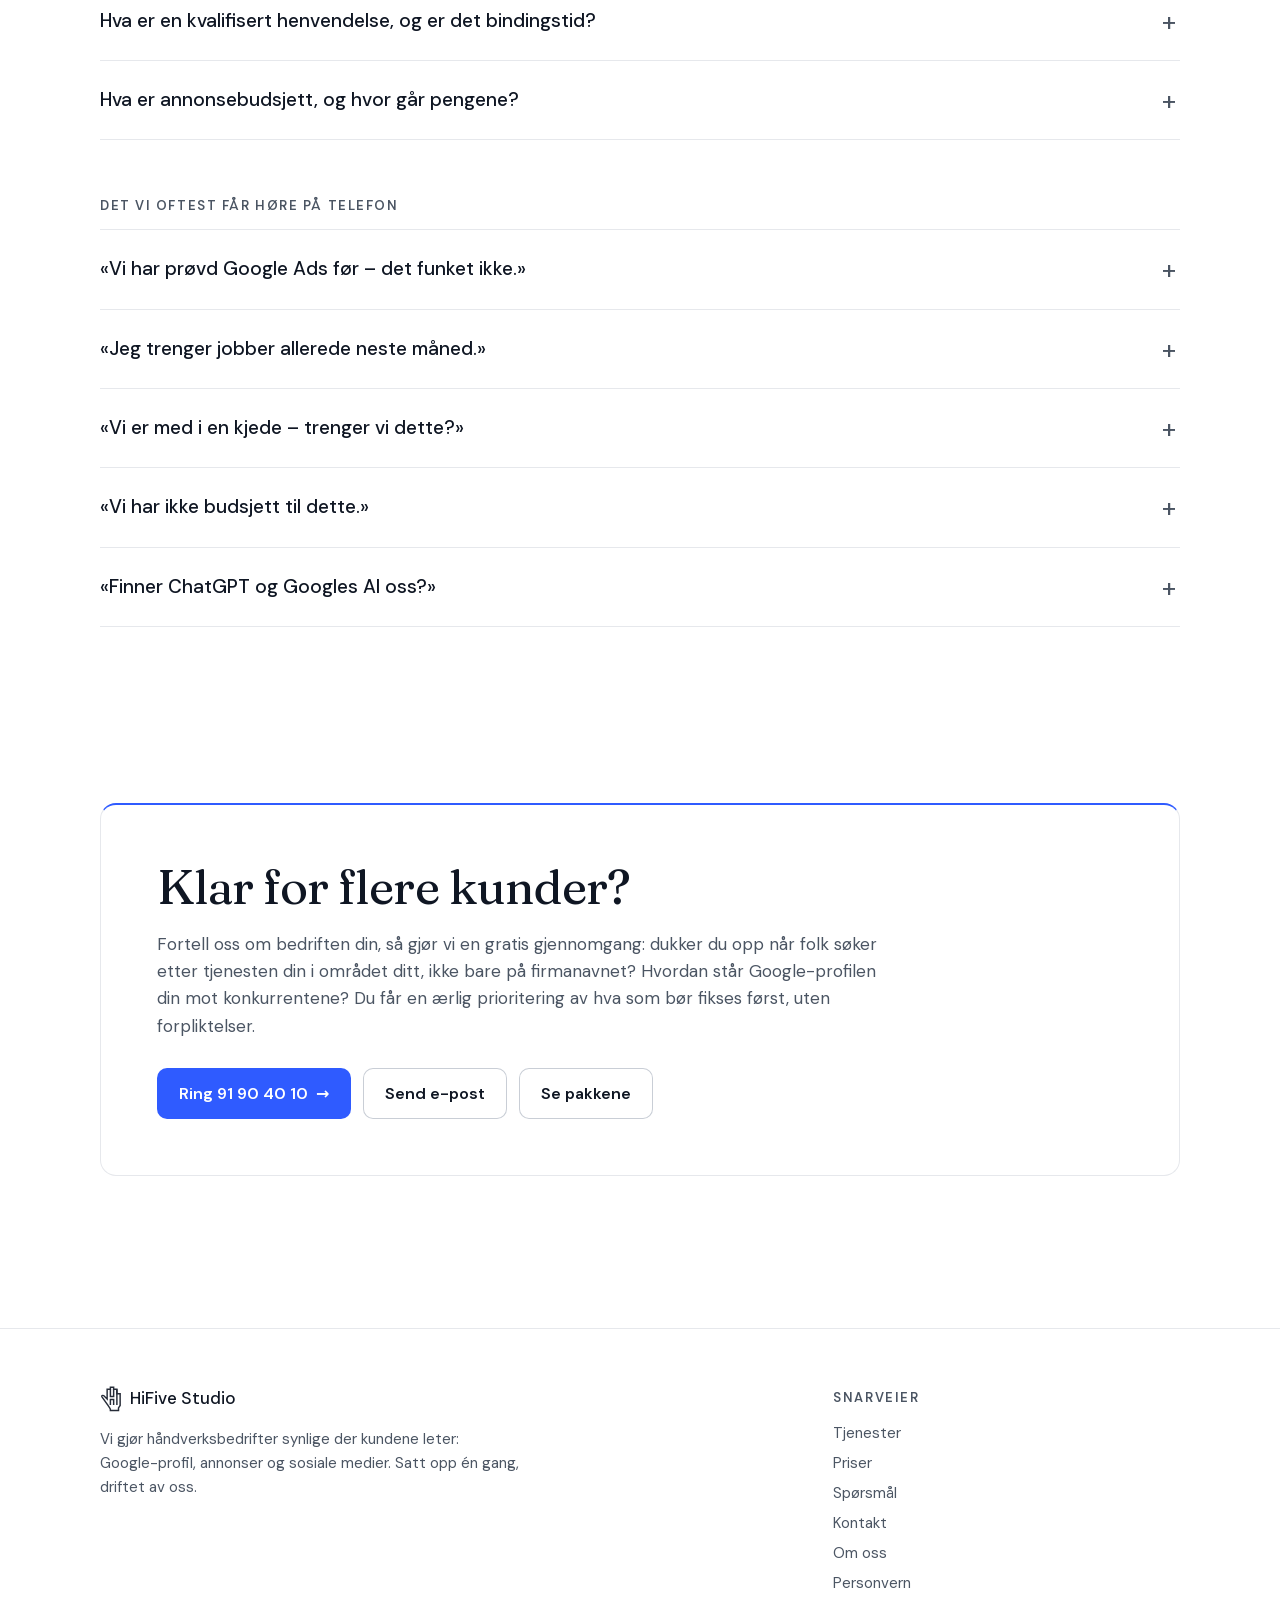
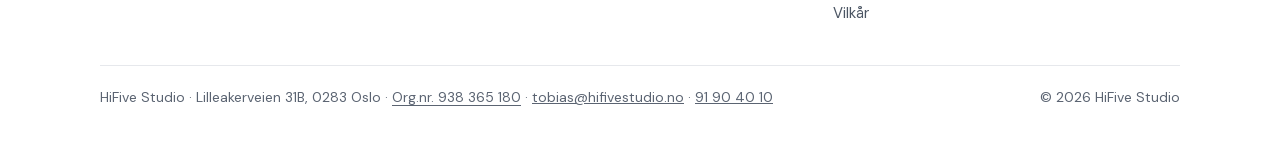
==== commit 3b8cd60c: "B1: by-søket finner alle kommuner, tettsteder over 2 000, bydeler og store steder i Oslo-området (58" ====
--- a/index.html
+++ b/index.html
@@ -54,8 +54,9 @@
   <aside class="report" id="hkort" aria-label="Helsesjekk – søk på byen din">
   <div class="report-sok" id="hsok" hidden>
     <label class="sr" for="hby">Skriv byen din</label>
-    <input id="hby" list="hbyer" placeholder="Skriv byen din" autocomplete="off" enterkeyhint="search">
-    <datalist id="hbyer"></datalist>
+    <div class="report-felt"><input id="hby" placeholder="Skriv byen eller stedet ditt" autocomplete="off" enterkeyhint="search"
+      role="combobox" aria-autocomplete="list" aria-expanded="false" aria-controls="hforslag">
+    <ul id="hforslag" class="report-forslag" role="listbox" aria-label="Steder" hidden></ul></div>
     <button class="btn" id="hsjekk" type="button">Sjekk</button>
   </div>
   <div class="report-top"><span class="eyebrow">Helsesjekk</span><span class="report-tag" id="htag">Eksempel</span></div>
@@ -91,7 +92,7 @@
 
 <section id="tjenester"><div class="wrap">
   <div class="sec-head" data-reveal><h2>Slik hjelper vi rørleggere</h2><p class="lead">Du trenger ikke alt. Vi setter sammen det som passer, og drifter det videre.</p></div>
-  <div class="grid g2"><details class="card xcard" id="google-profil" data-reveal><summary><span class="xcard-head"><h3>Google-profil og omtaler</h3><ul class="dots"><li>Profilen satt opp og verifisert</li><li>Riktig kategori, område og åpningstider</li><li>Samme navn og telefon på 1881, Gule Sider og Proff</li><li>Fast rutine for å be om omtaler</li></ul></span><svg class="chev" aria-hidden="true" viewBox="0 0 20 20" fill="none" stroke="currentColor" stroke-width="1.6"><path d="M5 8l5 5 5-5"/></svg></summary><div class="xcard-body"><div class="xcard-inner"><div><h4>Slik foregår det</h4><p>Vi går gjennom profilen slik den står i dag, retter det som er feil og fyller ut det som mangler. Du godkjenner før noe endres.</p><h4>Pris</h4><p>Inngår i Synlig: 1.490 kr/mnd og 4.900 kr i oppsett. Ingen binding.</p><a class="link" href="/priser-og-pakker#synlig">Se pakken →</a></div></div></div></details><details class="card xcard" id="google-ads" data-reveal><summary><span class="xcard-head"><h3>Google-annonser</h3><ul class="dots"><li>Søkekampanje bygget og driftet av oss</li><li>Søkeord for tjenestene og området ditt</li><li>Annonsekontoen står i ditt navn</li><li>Vi tar ingen prosent av budsjettet</li></ul></span><svg class="chev" aria-hidden="true" viewBox="0 0 20 20" fill="none" stroke="currentColor" stroke-width="1.6"><path d="M5 8l5 5 5-5"/></svg></summary><div class="xcard-body"><div class="xcard-inner"><div><h4>Slik foregår det</h4><p>Vi starter med det folk faktisk søker etter der du jobber, og justerer løpende. De første 30 dagene lærer Google hvem som er riktig kunde.</p><h4>Pris</h4><p>Inngår i Kundebooking: 5.900 kr/mnd og 9.900 kr i oppsett. Annonsebudsjettet betaler du rett til Google.</p><a class="link" href="/priser-og-pakker#kundebooking">Se pakken →</a></div></div></div></details><details class="card xcard" id="landingsside" data-reveal><summary><span class="xcard-head"><h3>Landingsside og varsel</h3><ul class="dots"><li>En side laget for mobil</li><li>Skjema som spør om det du trenger å vite</li><li>SMS og e-post med en gang</li><li>Du ringer tilbake mens kunden venter</li></ul></span><svg class="chev" aria-hidden="true" viewBox="0 0 20 20" fill="none" stroke="currentColor" stroke-width="1.6"><path d="M5 8l5 5 5-5"/></svg></summary><div class="xcard-body"><div class="xcard-inner"><div><h4>Slik foregår det</h4><p>Vi skriver teksten ut fra det kundene dine søker etter, og kobler skjemaet til mobilen din. Du leser gjennom før det går live.</p><h4>Pris</h4><p>Inngår i Kundebooking: 5.900 kr/mnd og 9.900 kr i oppsett.</p><a class="link" href="/priser-og-pakker#kundebooking">Se pakken →</a></div></div></div></details><details class="card xcard" id="rapport" data-reveal><summary><span class="xcard-head"><h3>Rapport i kroner</h3><ul class="dots"><li>Hva som er brukt</li><li>Hvor mange som tok kontakt</li><li>Hva hver henvendelse kostet</li><li>Ingen klikk og visninger</li></ul></span><svg class="chev" aria-hidden="true" viewBox="0 0 20 20" fill="none" stroke="currentColor" stroke-width="1.6"><path d="M5 8l5 5 5-5"/></svg></summary><div class="xcard-body"><div class="xcard-inner"><div><h4>Slik foregår det</h4><p>Du får rapporten hver måned i Kundebooking og hver uke i Eksklusiv. Tall du kan ta en beslutning på.</p><h4>Pris</h4><p>Inngår i Kundebooking (5.900 kr/mnd) og oppover.</p><a class="link" href="/priser-og-pakker#kundebooking">Se pakken →</a></div></div></div></details><details class="card xcard" id="tilbud" data-reveal><summary><span class="xcard-head"><h3>AI-assistent for tilbud</h3><ul class="dots"><li>Lager tilbudsutkastet ut fra tilbudene dere har sendt før</li><li>Bruker prislista dere allerede har fra grossisten</li><li>Dere ser over, retter og sender</li><li>Alle tilbud samlet på ett sted</li></ul></span><svg class="chev" aria-hidden="true" viewBox="0 0 20 20" fill="none" stroke="currentColor" stroke-width="1.6"><path d="M5 8l5 5 5-5"/></svg></summary><div class="xcard-body"><div class="xcard-inner"><div><h4>Slik foregår det</h4><p>Dere sender oss 10–20 tidligere tilbud og prislista dere bruker. Vi setter opp assistenten på det. Du skriver hva jobben skal inneholde, og får et ferdig utkast du retter og sender til kunden.</p><h4>Pris</h4><p>Pilot: 9.990 kr i oppsett og 1.990 kr/mnd. De første firmaene er med og former den. Ingen binding.</p><a class="link" href="/priser-og-pakker#tilbudsassistent">Se pakken →</a></div></div></div></details><details class="card xcard" id="kalender" data-reveal><summary><span class="xcard-head"><h3>Arbeidskalender</h3><ul class="dots"><li>Alle jobber på én tavle: kunde, adresse og avtale</li><li>Dra jobben over på riktig montør</li><li>Legg inn fra mobilen, med bilde av lappen eller teksten fra e-posten</li><li>Alle ser det samme, også ute på jobb</li></ul></span><svg class="chev" aria-hidden="true" viewBox="0 0 20 20" fill="none" stroke="currentColor" stroke-width="1.6"><path d="M5 8l5 5 5-5"/></svg></summary><div class="xcard-body"><div class="xcard-inner"><div><h4>Slik foregår det</h4><p>Vi setter opp tavla med montørene deres og legger inn jobbene som ligger i dag. Dere bruker den fra mobil og PC. Vi bygger den sammen med de første firmaene, så den blir sånn dere faktisk jobber.</p><h4>Pris</h4><p>Pilot: pris etter avtale. Ingen binding.</p><a class="link" href="/priser-og-pakker#arbeidskalender">Se pakken →</a></div></div></div></details></div>
+  <div class="grid g2"><details class="card xcard" id="google-profil" data-reveal><summary><span class="xcard-head"><h3>Google-profil og omtaler</h3><ul class="dots"><li>Profilen satt opp og verifisert</li><li>Riktig kategori, område og åpningstider</li><li>Samme navn og telefon på 1881, Gule Sider og Proff</li><li>Fast rutine for å be om omtaler</li></ul></span><svg class="chev" aria-hidden="true" viewBox="0 0 20 20" fill="none" stroke="currentColor" stroke-width="1.6"><path d="M5 8l5 5 5-5"/></svg></summary><div class="xcard-body"><div class="xcard-inner"><div><h4>Slik foregår det</h4><p>Vi går gjennom profilen slik den står i dag, retter det som er feil og fyller ut det som mangler. Du godkjenner før noe endres.</p><h4>Pris</h4><p>Inngår i Synlig: 1.490 kr/mnd og 4.900 kr i oppsett. Ingen binding.</p><a class="link" href="/priser-og-pakker#synlig">Se pakken →</a></div></div></div></details><details class="card xcard" id="google-ads" data-reveal><summary><span class="xcard-head"><h3>Google-annonser</h3><ul class="dots"><li>Søkekampanje bygget og driftet av oss</li><li>Søkeord for tjenestene og området ditt</li><li>Annonsekontoen står i ditt navn</li><li>Vi tar ingen prosent av budsjettet</li></ul></span><svg class="chev" aria-hidden="true" viewBox="0 0 20 20" fill="none" stroke="currentColor" stroke-width="1.6"><path d="M5 8l5 5 5-5"/></svg></summary><div class="xcard-body"><div class="xcard-inner"><div><h4>Slik foregår det</h4><p>Vi starter med det folk faktisk søker etter der du jobber, og justerer løpende. De første 30 dagene lærer Google hvem som er riktig kunde.</p><h4>Pris</h4><p>Inngår i Kundebooking: 5.900 kr/mnd og 9.900 kr i oppsett. Annonsebudsjettet betaler du rett til Google.</p><a class="link" href="/priser-og-pakker#kundebooking">Se pakken →</a></div></div></div></details><details class="card xcard" id="landingsside" data-reveal><summary><span class="xcard-head"><h3>Landingsside og varsel</h3><ul class="dots"><li>En side laget for mobil</li><li>Skjema som spør om det du trenger å vite</li><li>SMS og e-post med en gang</li><li>Du ringer tilbake mens kunden venter</li></ul></span><svg class="chev" aria-hidden="true" viewBox="0 0 20 20" fill="none" stroke="currentColor" stroke-width="1.6"><path d="M5 8l5 5 5-5"/></svg></summary><div class="xcard-body"><div class="xcard-inner"><div><h4>Slik foregår det</h4><p>Vi skriver teksten ut fra det kundene dine søker etter, og kobler skjemaet til mobilen din. Du leser gjennom før det går live.</p><h4>Pris</h4><p>Inngår i Kundebooking: 5.900 kr/mnd og 9.900 kr i oppsett.</p><a class="link" href="/priser-og-pakker#kundebooking">Se pakken →</a></div></div></div></details><details class="card xcard" id="rapport" data-reveal><summary><span class="xcard-head"><h3>Rapport i kroner</h3><ul class="dots"><li>Hva som er brukt</li><li>Hvor mange som tok kontakt</li><li>Hva hver henvendelse kostet</li><li>Ingen klikk og visninger</li></ul></span><svg class="chev" aria-hidden="true" viewBox="0 0 20 20" fill="none" stroke="currentColor" stroke-width="1.6"><path d="M5 8l5 5 5-5"/></svg></summary><div class="xcard-body"><div class="xcard-inner"><div><h4>Slik foregår det</h4><p>Du får rapporten hver måned i Kundebooking og hver uke i Eksklusiv. Tall du kan ta en beslutning på.</p><h4>Pris</h4><p>Inngår i Kundebooking (5.900 kr/mnd) og oppover.</p><a class="link" href="/priser-og-pakker#kundebooking">Se pakken →</a></div></div></div></details><details class="card xcard" id="tilbud" data-reveal><summary><span class="xcard-head"><h3>AI-assistent for tilbud</h3><ul class="dots"><li>Lager tilbudsutkastet ut fra tilbudene dere har sendt før</li><li>Bruker prislista dere allerede har fra grossisten</li><li>Dere ser over, retter og sender</li><li>Alle tilbud samlet på ett sted</li></ul></span><svg class="chev" aria-hidden="true" viewBox="0 0 20 20" fill="none" stroke="currentColor" stroke-width="1.6"><path d="M5 8l5 5 5-5"/></svg></summary><div class="xcard-body"><div class="xcard-inner"><div><h4>Slik foregår det</h4><p>Dere sender oss 10–20 tidligere tilbud og prislista dere bruker. Vi setter opp assistenten på det. Du skriver hva jobben skal inneholde, og får et ferdig utkast du retter og sender til kunden.</p><h4>Pris</h4><p>Pilot: 9.990 kr i oppsett og 1.990 kr/mnd. De første firmaene er med og former den. Ingen binding.</p><a class="link" href="/priser-og-pakker#tilbudsassistent">Se pakken →</a></div></div></div></details><details class="card xcard" id="kalender" data-reveal><summary><span class="xcard-head"><h3>Arbeidskalender</h3><ul class="dots"><li>Alle jobber på én tavle: kunde, adresse og avtale</li><li>Dra jobben over på riktig montør</li><li>Legg inn fra mobilen, med bilde av lappen eller teksten fra e-posten</li><li>Alle ser det samme, også ute på jobb</li></ul></span><svg class="chev" aria-hidden="true" viewBox="0 0 20 20" fill="none" stroke="currentColor" stroke-width="1.6"><path d="M5 8l5 5 5-5"/></svg></summary><div class="xcard-body"><div class="xcard-inner"><div><h4>Slik foregår det</h4><p>Vi setter opp tavla med montørene deres og legger inn jobbene som ligger i dag. Dere bruker den fra mobil og PC. Vi bygger den sammen med de første firmaene, så den blir sånn dere faktisk jobber.</p><h4>Pris</h4><p>Pilot: 990 kr/mnd og 4.900 kr i oppsett. Ingen binding. <a class="link" href="/kalender/">Prøv demoen →</a></p><a class="link" href="/priser-og-pakker#arbeidskalender">Se pakken →</a></div></div></div></details></div>
 </div></section>
 
 <section class="alt"><div class="wrap">
--- a/style.css
+++ b/style.css
@@ -225,6 +225,13 @@
 .report-sok input{flex:1;min-width:0;min-height:44px;padding:0 14px;font:inherit;font-size:16px;color:var(--ink);background:#0b0c0e;border:1px solid var(--line);border-radius:8px}
 .report-sok input:focus{outline:2px solid var(--blue);outline-offset:1px}
 .report-sok .btn{padding:10px 18px}
+/* B1 30.10: forslagsliste under by-feltet (maks 8) */
+.report-felt{position:relative;flex:1;min-width:0;display:flex}
+.report-felt input{width:100%}
+.report-forslag{position:absolute;z-index:5;top:calc(100% + 4px);left:0;right:0;margin:0;padding:4px;list-style:none;background:#0b0c0e;border:1px solid var(--line);border-radius:8px;box-shadow:0 12px 30px -12px rgba(0,0,0,.6);max-height:320px;overflow:auto}
+.report-forslag li{padding:9px 10px;border-radius:6px;cursor:pointer;font-size:15px;color:var(--ink)}
+.report-forslag li[aria-selected="true"],.report-forslag li:hover{background:rgba(47,91,255,.22)}
+.report-fix a[href^="tel:"]{color:inherit}
 .report-kilde{color:var(--ink-mute);font-size:13px;margin:10px 0 0}
 .report-fix .btn{margin-top:12px;width:100%}
 .hero-trust{margin:22px 0 0;font-size:13px;color:var(--ink-mute)}
